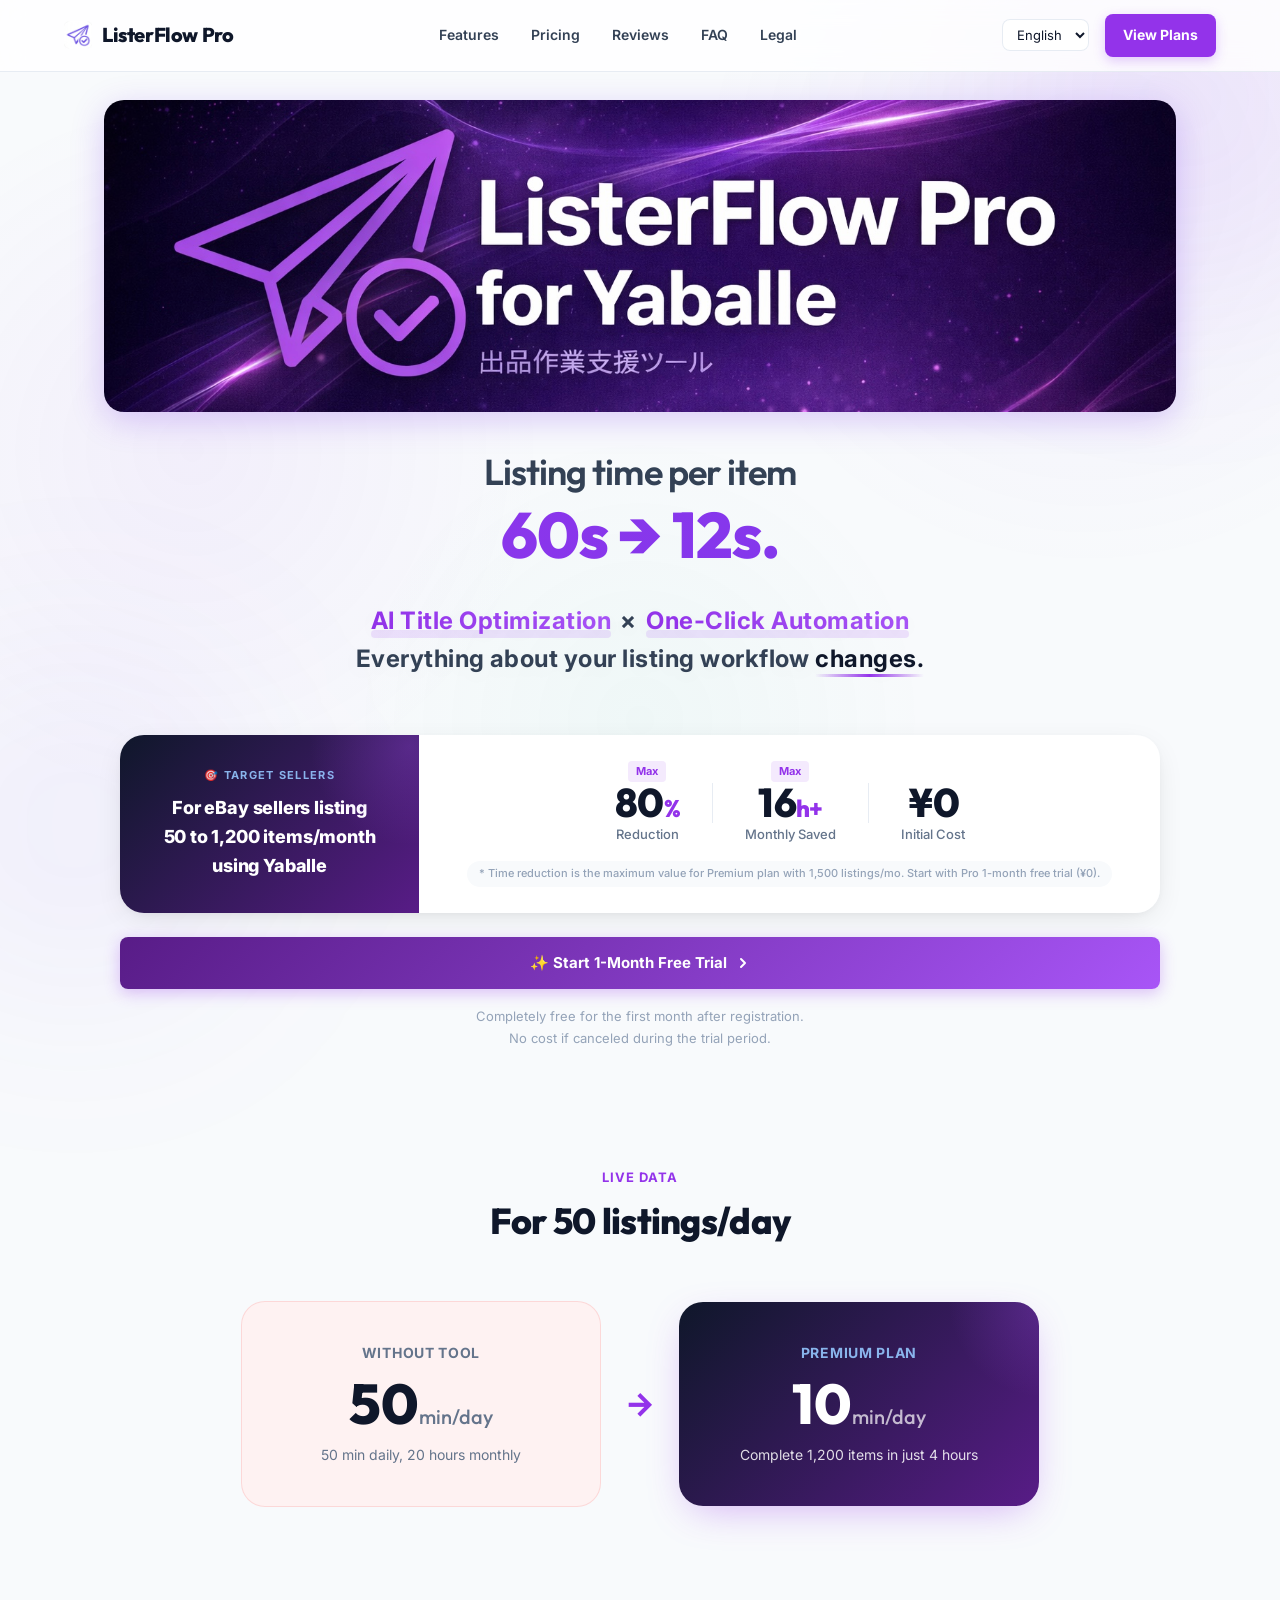
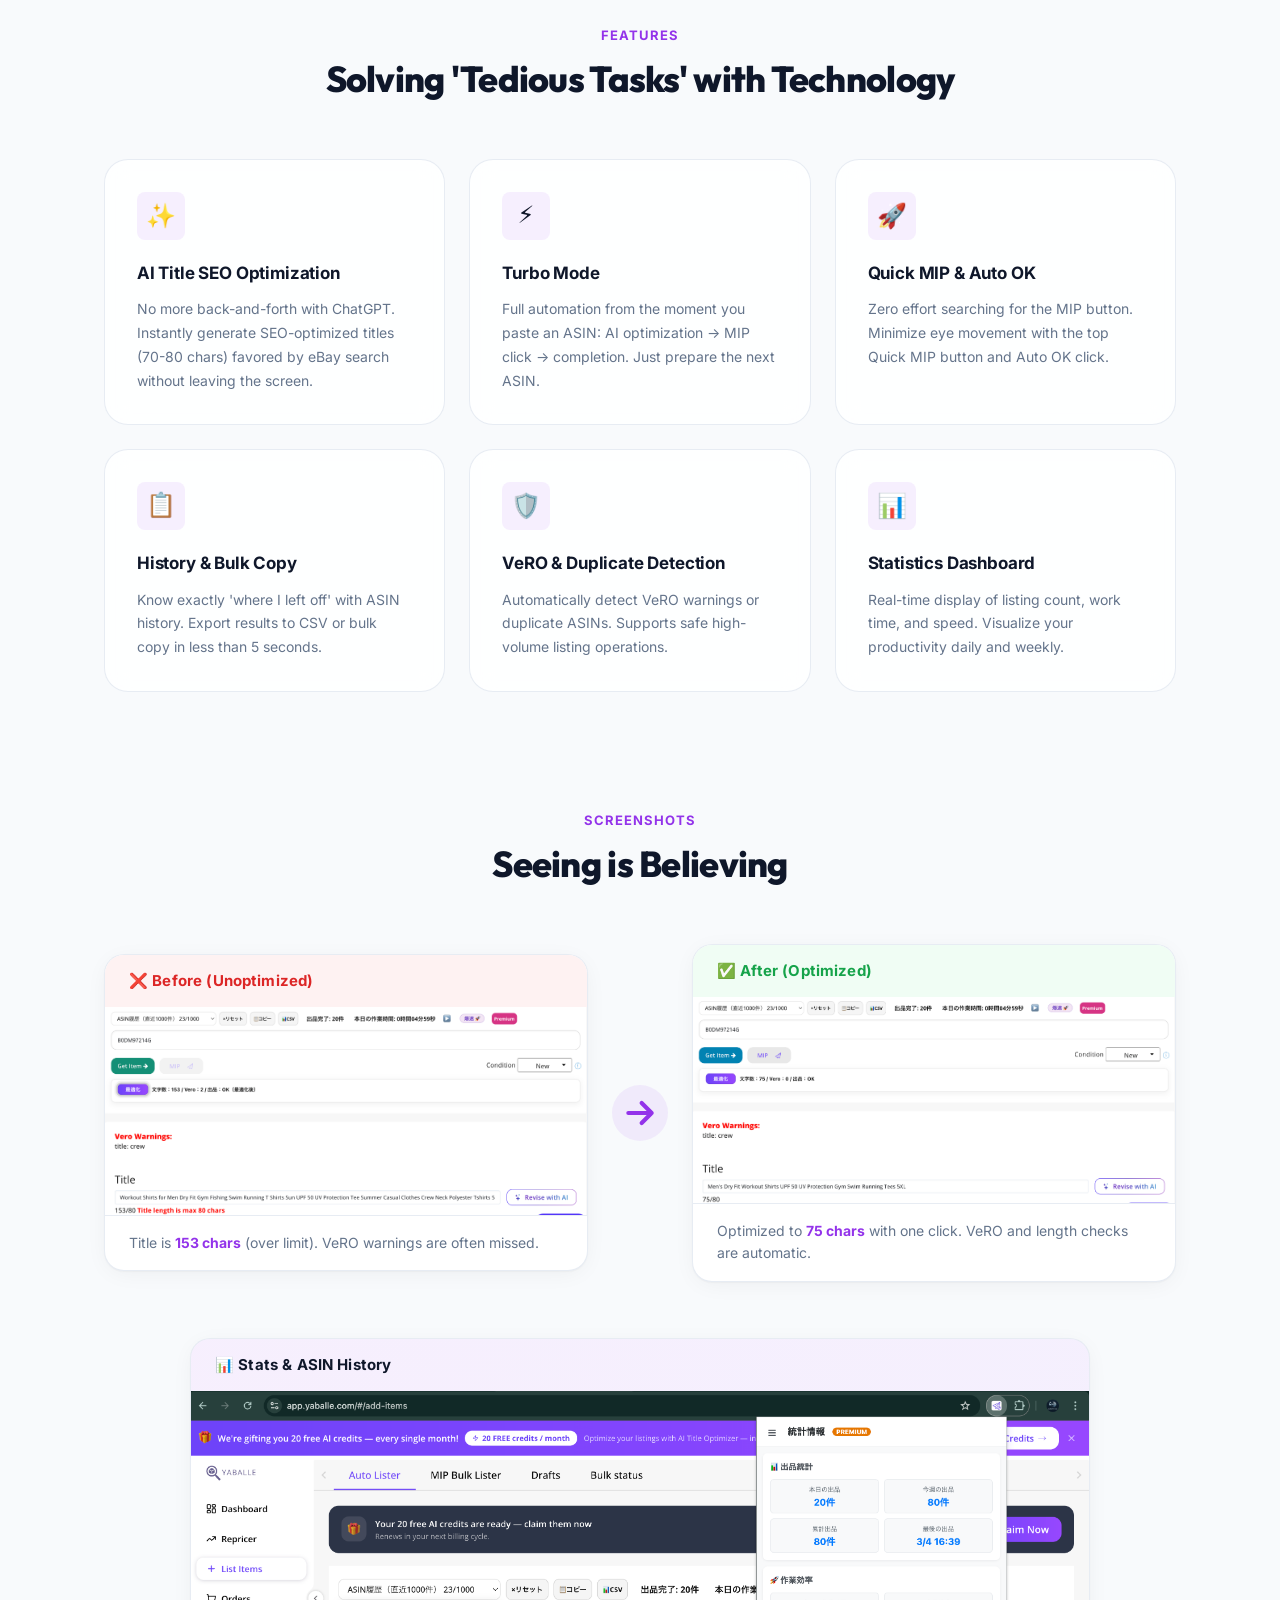
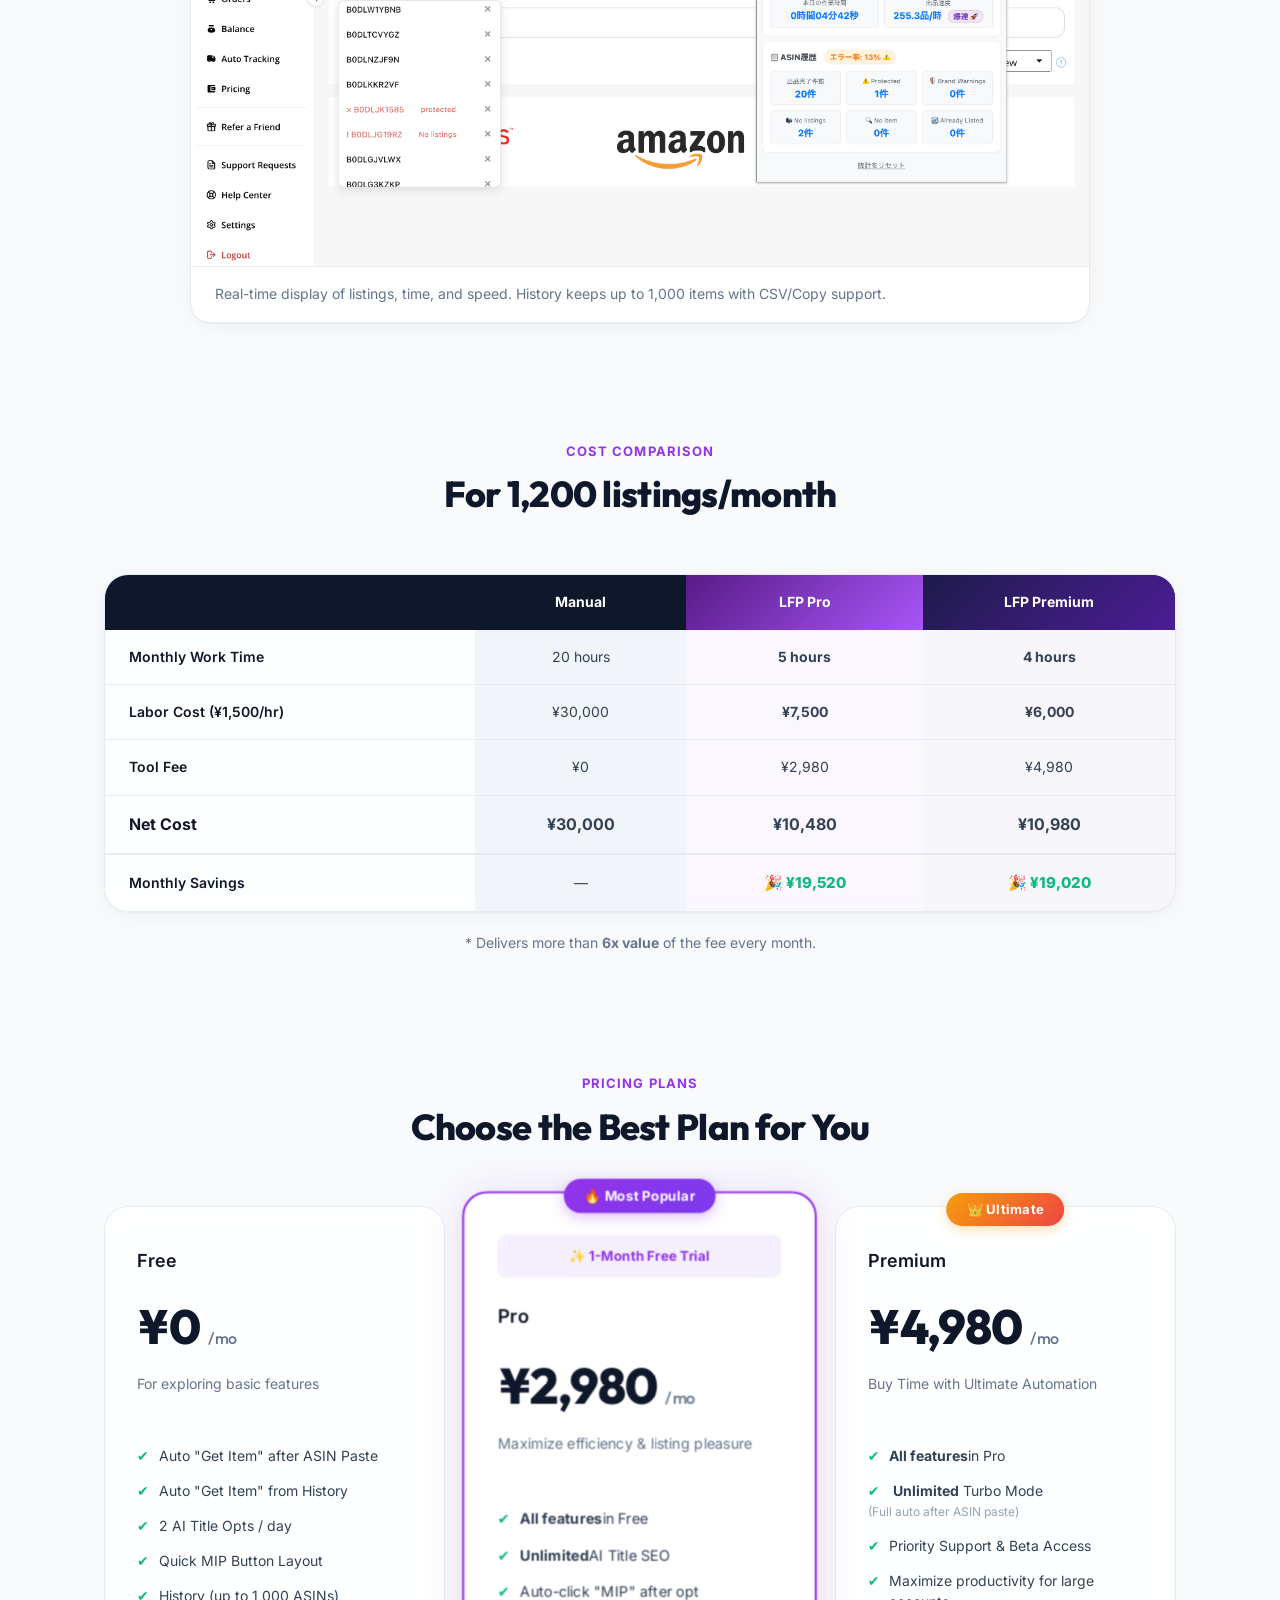
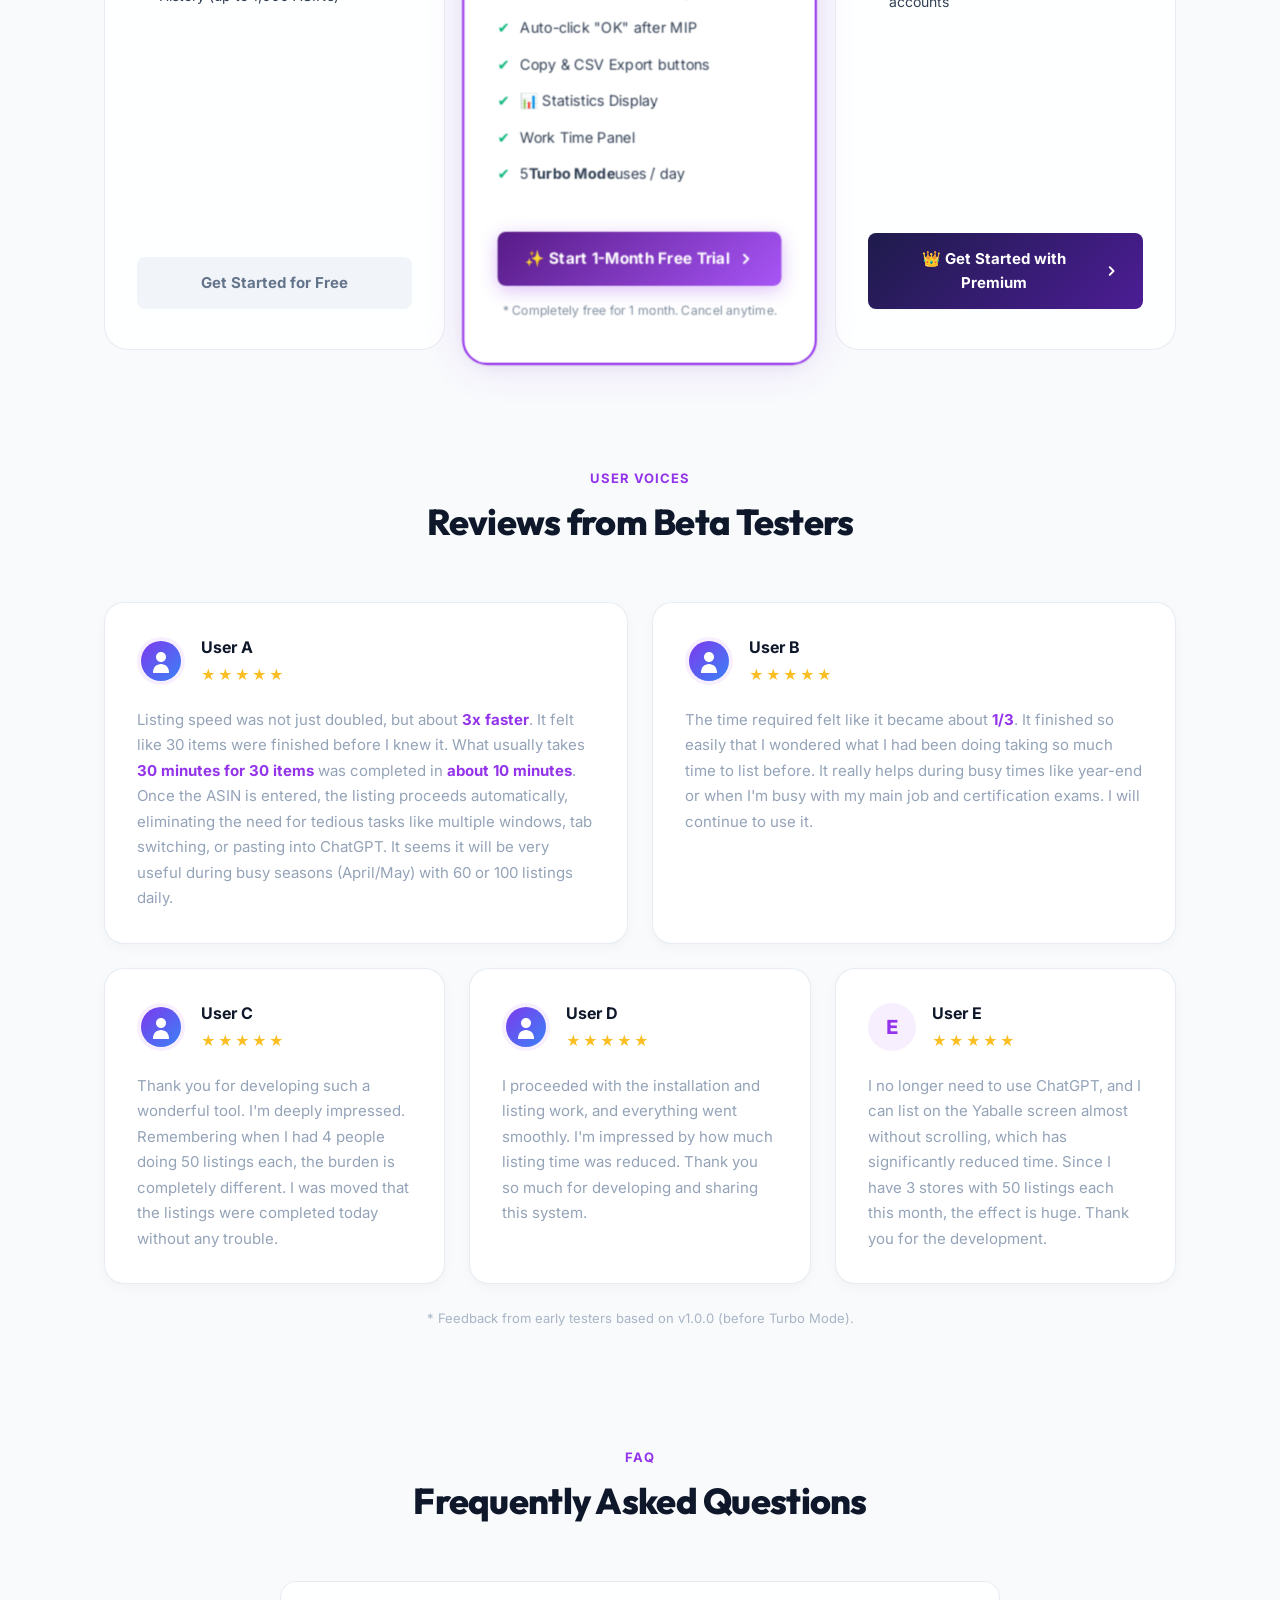
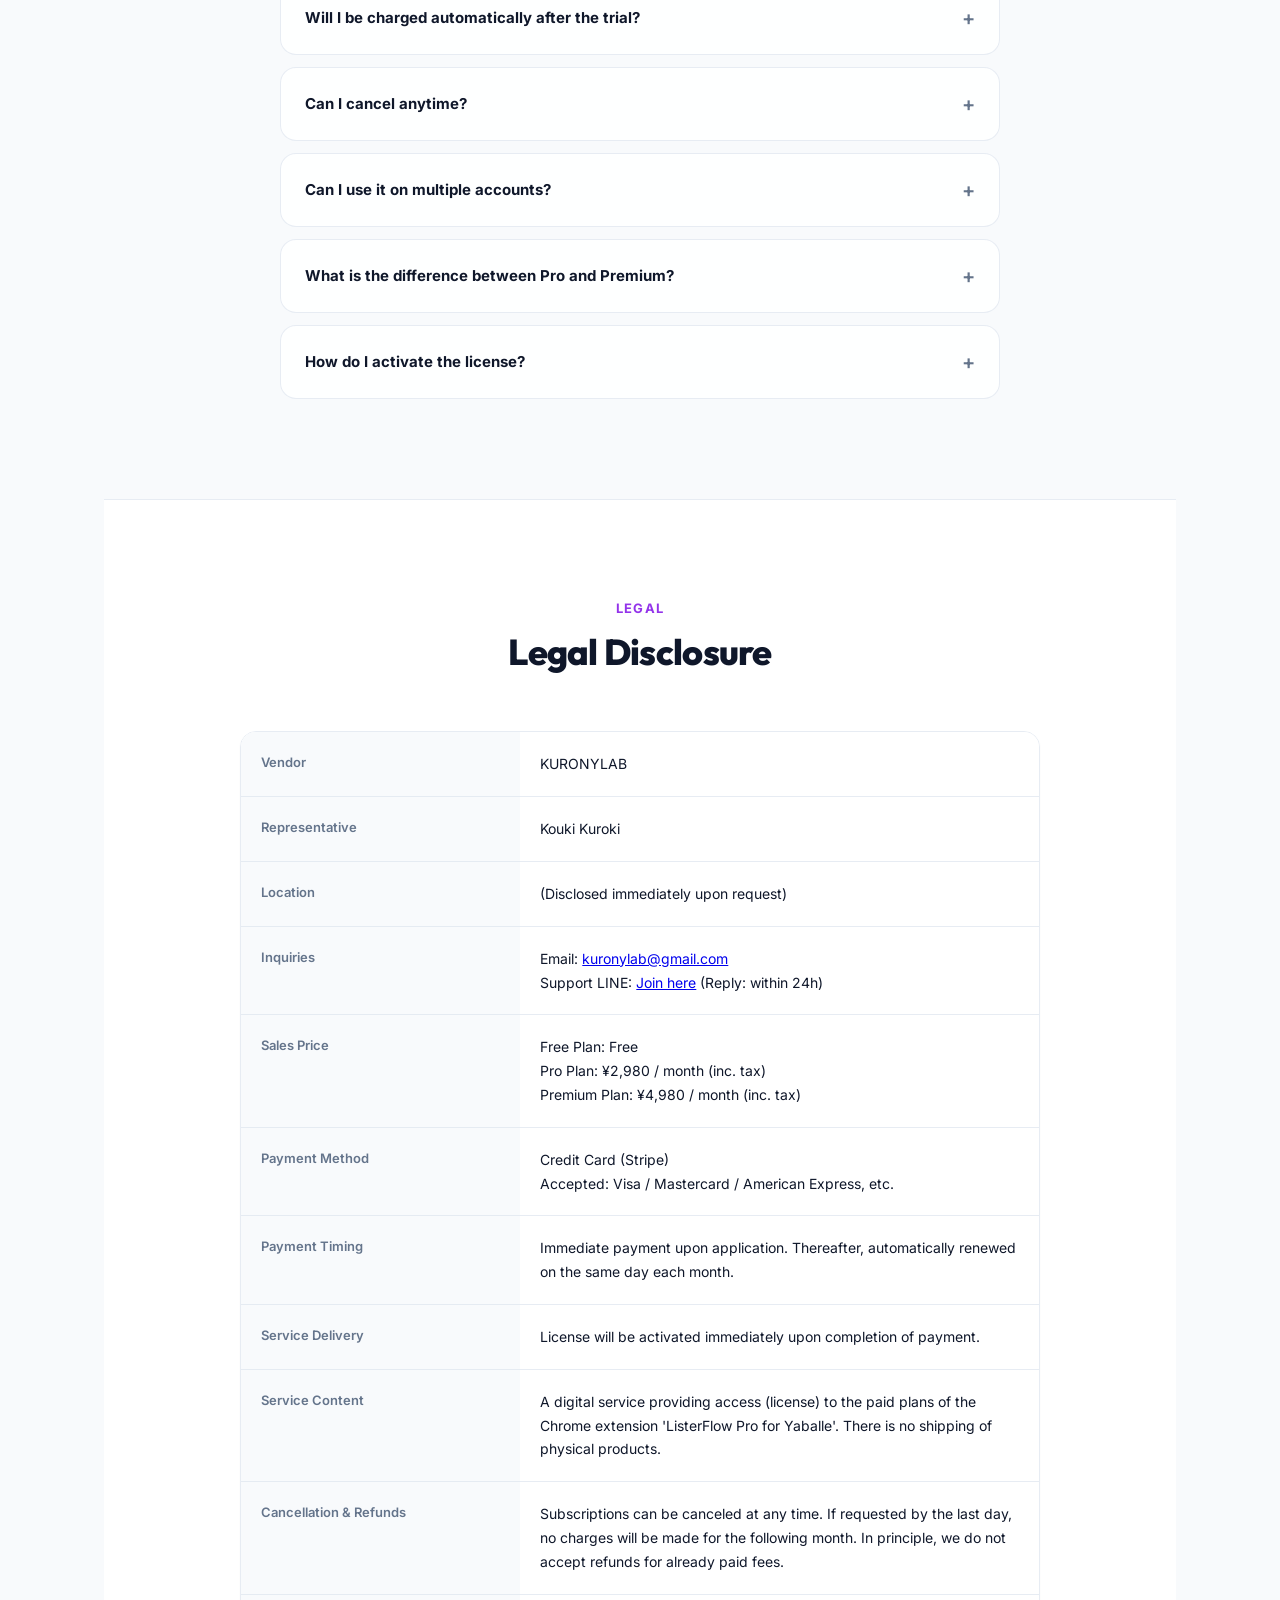
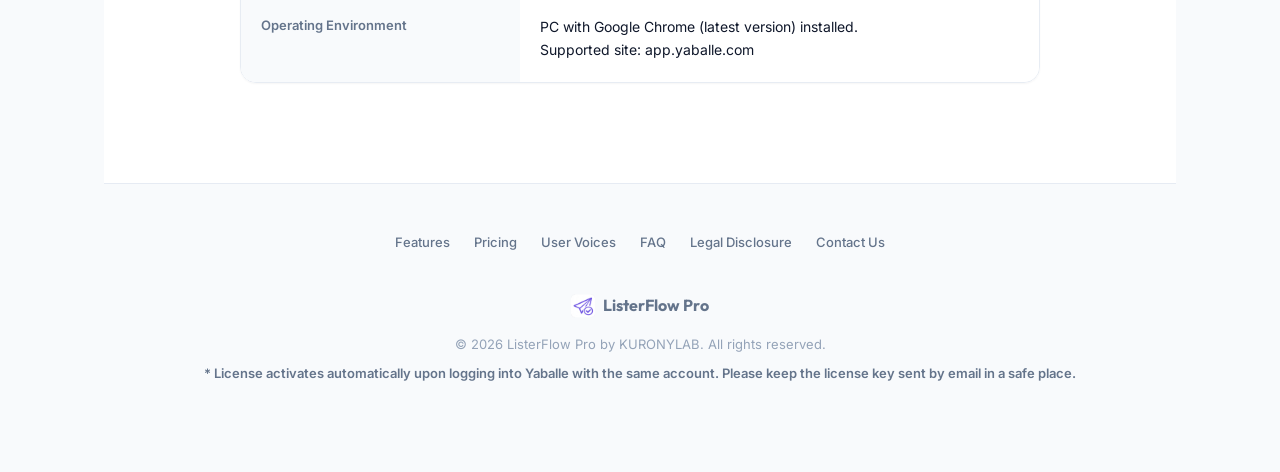
==== index.html @ d5de7c92 "Complete English localization details" ====
<!DOCTYPE html>
<html lang="ja">

<head>
    <meta charset="UTF-8">
    <meta name="viewport" content="width=device-width, initial-scale=1.0">
    <title data-i18n="page.title">ListerFlow Pro - 出品時間を80%削減する究極の自動化ツール</title>
    <meta name="description" data-i18n="page.desc" content="eBay出品作業を60秒→12秒に短縮。AIタイトル最適化・Turbo Mode完全自動化で、毎月15時間以上の自由な時間を。">
    <link rel="stylesheet" href="purchase.css">
    <link
        href="https://fonts.googleapis.com/css2?family=Inter:wght@400;500;600;700;800&family=Outfit:wght@500;600;700;800&display=swap"
        rel="stylesheet">
</head>

<body>
    <!-- Animated Background -->
    <div class="bg-gradient"></div>
    <div class="bg-glow bg-glow-1"></div>
    <div class="bg-glow bg-glow-2"></div>

    <!-- Navigation Header -->
    <nav class="main-nav">
        <div class="nav-container">
            <a href="#" class="nav-logo">
                <img src="assets/icons/icon128.png" alt="ListerFlow Pro" class="nav-logo-icon">
                ListerFlow Pro
            </a>
            <div class="nav-links">
                <a href="#features" data-i18n="nav.features">機能</a>
                <a href="#pricing" data-i18n="nav.pricing">料金</a>
                <a href="#testimonials" data-i18n="nav.reviews">レビュー</a>
                <a href="#faq" data-i18n="nav.faq">FAQ</a>
                <a href="#tokusho" data-i18n="nav.tokusho">特商法</a>
            </div>
            <div class="nav-right">
                <select id="langSwitch" class="nav-lang-select">
                    <option value="ja">日本語</option>
                    <option value="en">English</option>
                </select>
                <a href="#pricing" class="btn-nav-cta" data-i18n="nav.cta">プランを見る</a>
            </div>
        </div>
    </nav>

    <div class="container main-content-padding">
        <!-- Hero Section -->
        <header class="hero">
            <div class="hero-banner">
                <img src="banner2.jpeg" alt="ListerFlow Pro for Yaballe" class="hero-banner-img">
            </div>

            <h1 data-i18n="hero.title">
                <span class="hero-line">1品の出品時間を</span>
                <span class="hero-highlight">60秒 → 12秒に。</span>
            </h1>

            <p class="subtitle hero-catchphrase" data-i18n="hero.subtitle">
                <span class="catch-highlight">AIタイトル最適化</span> × <span class="catch-highlight">ワンクリック自動化</span>で、<br>
                出品作業のすべてが<span class="catch-text-glow">変わる。</span>
            </p>
            <div class="hero-actions-wrapper">
                <div class="hero-stats-row">
                    <div class="hero-persona">
                        <span class="hero-persona-label" data-i18n="hero.persona.label">🎯 対象ユーザー</span>
                        <span class="hero-persona-text" data-i18n="hero.persona.text">Yaballeで月50〜1,200品<br>出品するセラーのための<br>出品特化ツール</span>
                    </div>

                    <!-- Hero Stats -->
                    <div class="hero-stats">
                        <div class="hero-stats-inner">
                            <div class="stat-item">
                                <span class="stat-prefix" data-i18n="hero.stat.prefix.max">最大</span>
                                <span class="stat-number">80<span class="stat-unit">%</span></span>
                                <span class="stat-label" data-i18n="hero.stat.1.label">作業時間を削減</span>
                            </div>
                            <div class="stat-divider"></div>
                            <div class="stat-item">
                                <span class="stat-prefix" data-i18n="hero.stat.prefix.max">最大</span>
                                <span class="stat-number">16<span class="stat-unit">h+</span></span>
                                <span class="stat-label" data-i18n="hero.stat.2.label">毎月の節約時間</span>
                            </div>
                            <div class="stat-divider"></div>
                            <div class="stat-item">
                                <span class="stat-prefix" style="visibility:hidden">初月</span>
                                <span class="stat-number">¥0</span>
                                <span class="stat-label" data-i18n="hero.stat.3.label">初月の費用</span>
                            </div>
                        </div>
                        <span class="stat-note" data-i18n="hero.stat.note">※ 削減時間はPremium・月1,500品出品時の最大値。まずはProの1ヶ月無料トライアル（¥0）からお試しいただけます。</span>
                    </div>
                </div>

                <!-- Hero CTA -->
                <div class="hero-cta">
                    <a href="#pricing" class="btn btn-glow btn-hero-cta">
                        <span data-i18n="hero.cta.btn">✨ 1ヶ月無料で試してみる</span>
                        <svg width="16" height="16" viewBox="0 0 16 16" fill="none">
                            <path d="M6 12l4-4-4-4" stroke="currentColor" stroke-width="2" stroke-linecap="round"
                                stroke-linejoin="round" />
                        </svg>
                    </a>
                    <p class="hero-risk-free" data-i18n="hero.cta.note">クレジットカード登録後、1ヶ月間は完全無料。<br>期間中のキャンセルで費用は一切かかりません。</p>
                </div>
            </div>
        </header>

        <!-- Time Comparison Section -->
        <section class="comparison-section" id="comparison">
            <h2 class="section-title">
                <span class="section-tag" data-i18n="comparison.tag">実測データ</span>
                <span data-i18n="comparison.title">1日50品出品の場合</span>
            </h2>
            <div class="comparison-grid">
                <div class="comparison-card comparison-before">
                    <div class="comparison-label" data-i18n="comparison.before.label">ツールなし</div>
                    <div class="comparison-time">50<span data-i18n="comparison.unit">分/日</span></div>
                    <p data-i18n="comparison.before.desc">毎日50分、月に20時間の出品作業</p>
                </div>
                <div class="comparison-arrow">→</div>
                <div class="comparison-card comparison-after">
                    <div class="comparison-label" data-i18n="comparison.after.label">Premiumプラン</div>
                    <div class="comparison-time">10<span data-i18n="comparison.unit">分/日</span></div>
                    <p data-i18n="comparison.after.desc">月1,200品でも、たった4時間で完了</p>
                </div>
            </div>
        </section>

        <!-- Value Props -->
        <section class="features-section" id="features">
            <h2 class="section-title">
                <span class="section-tag" data-i18n="features.tag">機能</span>
                <span data-i18n="features.title">その「地道な作業」を、テクノロジーで解決</span>
            </h2>
            <div class="features-grid">
                <div class="feature-card">
                    <div class="feature-icon-wrapper">
                        <span class="feature-icon">✨</span>
                    </div>
                    <h3 data-i18n="feature.1.title">AI タイトル SEO 最適化</h3>
                    <p data-i18n="feature.1.desc">ChatGPTとの往復はもう不要。ターゲットキーワードを逃さず、eBay検索で有利なSEO最適化済みのタイトル（70-80文字）を、出品画面から離れず一瞬で生成。</p>
                </div>
                <div class="feature-card">
                    <div class="feature-icon-wrapper">
                        <span class="feature-icon">⚡</span>
                    </div>
                    <h3 data-i18n="feature.2.title">Turbo Mode</h3>
                    <p data-i18n="feature.2.desc">ASINを貼り付けた瞬間から、AI最適化→MIPクリック→完了まで全自動。あなたは次のASINを用意するだけ。</p>
                </div>
                <div class="feature-card">
                    <div class="feature-icon-wrapper">
                        <span class="feature-icon">🚀</span>
                    </div>
                    <h3 data-i18n="feature.3.title">Quick MIP & 自動OK</h3>
                    <p data-i18n="feature.3.desc">画面下部のMIPボタンを探す手間ゼロ。上部のQuick MIPボタンとOK自動クリックで視線移動を最小化。</p>
                </div>
                <div class="feature-card">
                    <div class="feature-icon-wrapper">
                        <span class="feature-icon">📋</span>
                    </div>
                    <h3 data-i18n="feature.4.title">履歴 & 一括コピー</h3>
                    <p data-i18n="feature.4.desc">ASIN履歴で「どこまでやった？」を解消。CSV出力・一括コピーで結果入力は5秒以下。</p>
                </div>
                <div class="feature-card">
                    <div class="feature-icon-wrapper">
                        <span class="feature-icon">🛡️</span>
                    </div>
                    <h3 data-i18n="feature.5.title">VeRO & 重複検出</h3>
                    <p data-i18n="feature.5.desc">VeRO警告やASIN重複を自動検出。安全な大量出品運用をサポートします。</p>
                </div>
                <div class="feature-card">
                    <div class="feature-icon-wrapper">
                        <span class="feature-icon">📊</span>
                    </div>
                    <h3 data-i18n="feature.6.title">統計ダッシュボード</h3>
                    <p data-i18n="feature.6.desc">出品数・作業時間・スピードをリアルタイム表示。日次・週間で自分の生産性を可視化。</p>
                </div>
            </div>
        </section>

        <!-- Screenshots Section -->
        <section class="screenshots-section">
            <h2 class="section-title">
                <span class="section-tag" data-i18n="screenshots.tag">実際の画面</span>
                <span data-i18n="screenshots.title">百聞は一見にしかず</span>
            </h2>

            <!-- Before / After -->
            <div class="ss-comparison">
                <div class="ss-card ss-before">
                    <div class="ss-label ss-label-before" data-i18n="ss.before.label">❌ Before（最適化前）</div>
                    <img src="ss_before.png" alt="AIタイトル最適化前：153文字で文字数オーバー" class="ss-img">
                    <p class="ss-caption" data-i18n="ss.before.caption">タイトル <span class="review-highlight">153文字</span>で上限オーバー. VeRO警告も見落としがち.</p>
                </div>
                <div class="ss-arrow">
                    <svg width="40" height="40" viewBox="0 0 24 24" fill="none">
                        <path d="M5 12h14M13 6l6 6-6 6" stroke="var(--primary)" stroke-width="2.5"
                            stroke-linecap="round" stroke-linejoin="round" />
                    </svg>
                </div>
                <div class="ss-card ss-after">
                    <div class="ss-label ss-label-after" data-i18n="ss.after.label">✅ After（最適化後）</div>
                    <img src="ss_after.png" alt="AIタイトル最適化後：75文字で最適化完了" class="ss-img">
                    <p class="ss-caption" data-i18n="ss.after.caption">ワンクリックで <span class="review-highlight">75文字</span>に最適化。VeRO・文字数チェックも自動。</p>
                </div>
            </div>

            <!-- Stats Screenshot -->
            <div class="ss-stats-wrapper">
                <div class="ss-card ss-stats">
                    <div class="ss-label ss-label-stats" data-i18n="ss.stats.label">📊 統計情報 & ASIN履歴</div>
                    <img src="ss_stats.png" alt="統計ダッシュボードとASIN履歴" class="ss-img">
                    <p class="ss-caption" data-i18n="ss.stats.caption">出品数・作業時間・出品速度をリアルタイム表示。ASIN履歴は最大1,000件保持、CSV出力・一括コピーに対応。</p>
                </div>
            </div>
        </section>

        <!-- Cost Savings Section -->
        <section class="savings-section">
            <h2 class="section-title">
                <span class="section-tag" data-i18n="savings.tag">コスト比較</span>
                <span data-i18n="savings.title">月1,200品出品の場合</span>
            </h2>
            <div class="savings-table-wrapper">
                <table class="savings-table">
                    <thead>
                        <tr>
                            <th></th>
                            <th data-i18n="savings.col.none">ツールなし</th>
                            <th class="highlight-col" data-i18n="savings.col.pro">LFP Pro</th>
                            <th class="premium-col" data-i18n="savings.col.premium">LFP Premium</th>
                        </tr>
                    </thead>
                    <tbody>
                        <tr>
                            <td class="row-label" data-i18n="savings.row.hours">月の作業時間</td>
                            <td data-i18n="savings.val.hours.none">20時間</td>
                            <td class="highlight-col"><strong><span data-i18n="savings.val.hours.pro">5時間</span></strong></td>
                            <td class="premium-col"><strong><span data-i18n="savings.val.hours.premium">4時間</span></strong></td>
                        </tr>
                        <tr>
                            <td class="row-label" data-i18n="savings.row.cost">人件費換算（時給1,500円）</td>
                            <td data-i18n="savings.val.cost.none">30,000円</td>
                            <td class="highlight-col"><strong><span data-i18n="savings.val.cost.pro">7,500円</span></strong></td>
                            <td class="premium-col"><strong><span data-i18n="savings.val.cost.premium">6,000円</span></strong></td>
                        </tr>
                        <tr>
                            <td class="row-label" data-i18n="savings.row.fee">ツール費用</td>
                            <td data-i18n="savings.val.fee.none">¥0</td>
                            <td class="highlight-col" data-i18n="savings.val.fee.pro">2,980円</td>
                            <td class="premium-col" data-i18n="savings.val.fee.premium">4,980円</td>
                        </tr>
                        <tr class="total-row">
                            <td class="row-label" data-i18n="savings.row.total">実質コスト</td>
                            <td data-i18n="savings.val.total.none">30,000円</td>
                            <td class="highlight-col"><strong><span data-i18n="savings.val.total.pro">10,480円</span></strong></td>
                            <td class="premium-col"><strong><span data-i18n="savings.val.total.premium">10,980円</span></strong></td>
                        </tr>
                        <tr class="savings-row">
                            <td class="row-label" data-i18n="savings.row.result">毎月の節約額</td>
                            <td>—</td>
                            <td class="highlight-col saving-value" data-i18n="savings.val.result.pro">🎉 19,520円</td>
                            <td class="premium-col saving-value" data-i18n="savings.val.result.premium">🎉 19,020円</td>
                        </tr>
                    </tbody>
                </table>
            </div>
            <p class="savings-note" data-i18n="savings.note">※ ツール料金の<strong>6倍以上</strong>の価値を毎月生み出します</p>
        </section>

        <!-- Pricing Grid -->
        <section class="pricing-section" id="pricing">
            <h2 class="section-title">
                <span class="section-tag" data-i18n="pricing.tag">料金プラン</span>
                <span data-i18n="pricing.title">あなたに最適なプランを選択</span>
            </h2>

            <div class="pricing-grid">
                <!-- Free Plan -->
                <div class="card" id="card-free">
                    <div class="plan-name">Free</div>
                    <div class="price">¥0 <span data-i18n="pricing.unit.month">/ 月</span></div>
                    <p class="description" data-i18n="plan.free.desc">基本機能の確認に</p>
                    <ul class="features">
                        <li data-i18n="plan.free.feature.1"><span class="check">✔</span> ASINペースト後「Get Item」自動実行</li>
                        <li data-i18n="plan.free.feature.2"><span class="check">✔</span> ASIN履歴選択時「Get Item」自動実行</li>
                        <li data-i18n="plan.free.feature.3"><span class="check">✔</span> 1日2回 AIタイトル最適化</li>
                        <li data-i18n="plan.free.feature.4"><span class="check">✔</span> Quick MIP ボタン配置</li>
                        <li data-i18n="plan.free.feature.5"><span class="check">✔</span> ASIN履歴保持（最大1,000件）</li>
                    </ul>
                    <a href="https://chromewebstore.google.com/" class="btn btn-secondary" target="_blank" data-i18n="plan.free.btn">無料で導入する</a>
                </div>

                <!-- Pro Plan -->
                <div class="card popular" id="card-pro">
                    <div class="popular-badge" data-i18n="plan.pro.badge">🔥 一番人気</div>
                    <div class="trial-banner" data-i18n="plan.pro.trial">✨ 1ヶ月無料トライアル</div>
                    <div class="plan-name">Pro</div>
                    <div class="price">¥2,980 <span data-i18n="pricing.unit.month">/ 月</span></div>
                    <p class="description" data-i18n="plan.pro.desc">出品効率を最大化し、作業を「快感」に</p>
                    <ul class="features">
                        <li data-i18n="plan.pro.feature.0"><span class="check">✔</span> Freeプランの<strong>全機能</strong></li>
                        <li data-i18n="plan.pro.feature.1"><span class="check">✔</span> <strong>無制限</strong> AIタイトル最適化</li>
                        <li data-i18n="plan.pro.feature.2"><span class="check">✔</span> 最適化後「MIP」自動クリック</li>
                        <li data-i18n="plan.pro.feature.3"><span class="check">✔</span> MIP後に「OK」ボタン自動クリック</li>
                        <li data-i18n="plan.pro.feature.4"><span class="check">✔</span> コピー・CSV出力ボタン表示</li>
                        <li data-i18n="plan.pro.feature.5"><span class="check">✔</span> 📊 統計情報の表示</li>
                        <li data-i18n="plan.pro.feature.6"><span class="check">✔</span> 作業時間パネルの表示</li>
                        <li data-i18n="plan.pro.feature.7">
                            <span class="check">✔</span>
                            <div>
                                1日5回 <strong>Turbo Mode</strong><br>
                                <span class="feature-note">(ASINペースト後は全自動)</span>
                            </div>
                        </li>
                    </ul>
                    <a href="https://buy.stripe.com/00waEYe6X2BC87f7yt63K00" class="btn btn-primary btn-glow" target="_blank">
                        <span data-i18n="plan.pro.btn">✨ 1ヶ月無料で試してみる</span>
                        <svg width="16" height="16" viewBox="0 0 16 16" fill="none">
                            <path d="M6 12l4-4-4-4" stroke="currentColor" stroke-width="2" stroke-linecap="round"
                                stroke-linejoin="round" />
                        </svg>
                    </a>
                    <p class="trial-note" data-i18n="plan.pro.note">※ 1ヶ月間は完全無料。いつでもキャンセル可能。</p>
                </div>

                <!-- Premium Plan -->
                <div class="card" id="card-premium">
                    <div class="premium-badge" data-i18n="plan.premium.badge">👑 Ultimate</div>
                    <div class="plan-name">Premium</div>
                    <div class="price">¥4,980 <span data-i18n="pricing.unit.month">/ 月</span></div>
                    <p class="description" data-i18n="plan.premium.desc">究極の自動化で「時間を買う」運用へ</p>
                    <ul class="features">
                        <li data-i18n="plan.premium.feature.1"><span class="check">✔</span> Proプランの<strong>全機能</strong></li>
                        <li data-i18n="plan.premium.feature.2">
                            <span class="check">✔</span>
                            <div>
                                <strong>無制限</strong> Turbo Mode<br>
                                <span class="feature-note">(ASINペースト後は全自動)</span>
                            </div>
                        </li>
                        <li data-i18n="plan.premium.feature.3"><span class="check">✔</span> 優先サポート & ベータ先行試用</li>
                        <li data-i18n="plan.premium.feature.4"><span class="check">✔</span> 大規模アカウントの生産性最大化</li>
                    </ul>
                    <a href="https://buy.stripe.com/28E5kE2of3FGevDg4Z63K01" class="btn btn-premium" target="_blank">
                        <span data-i18n="plan.premium.btn">👑 Premiumプランで始める</span>
                        <svg width="16" height="16" viewBox="0 0 16 16" fill="none">
                            <path d="M6 12l4-4-4-4" stroke="currentColor" stroke-width="2" stroke-linecap="round"
                                stroke-linejoin="round" />
                        </svg>
                    </a>
                </div>
            </div>
            <p class="pricing-note" id="pricingNote" style="display:none;"></p>
        </section>

        <!-- Testimonials Section -->
        <section class="testimonials-section" id="testimonials">
            <h2 class="section-title">
                <span class="section-tag" data-i18n="testimonials.tag">利用者の声</span>
                <span data-i18n="testimonials.title">テスターの方々のレビュー</span>
            </h2>
            <div class="testimonials-container">
                <!-- Top Row (2 columns) -->
                <div class="testimonials-row-top">
                    <!-- Review A (Most Impactful) -->
                    <div class="testimonial-card">
                        <div class="testimonial-header">
                            <div class="avatar"><img src="assets/icons/person.svg" alt="User"></div>
                            <div class="user-info">
                                <h4 data-i18n="review.a.user">Aさん</h4>
                                <div class="stars">★★★★★</div>
                            </div>
                        </div>
                        <p class="review-text" data-i18n="review.a.text">
                            出品速度が2倍どころか<span class="review-highlight">3倍</span>くらいでした。気付いたら30品終わっている感覚です。通常<span
                                class="review-highlight">30品で約30分</span>かかるところが、<span
                                class="review-highlight">約10分</span>で完了しました。ASIN入力後は自動で出品が進むので、複数画面やTab切り替え、ChatGPT貼り付けなどの煩わしい作業がすべて不要になりました。繁忙期（4月・5月）の毎日60品、100品出品でも重宝しそうです。
                        </p>
                    </div>

                    <!-- Review B -->
                    <div class="testimonial-card">
                        <div class="testimonial-header">
                            <div class="avatar"><img src="assets/icons/person.svg" alt="User"></div>
                            <div class="user-info">
                                <h4 data-i18n="review.b.user">Bさん</h4>
                                <div class="stars">★★★★★</div>
                            </div>
                        </div>
                        <p class="review-text" data-i18n="review.b.text">
                            体感で所要時間が<span
                                class="review-highlight">1/3</span>くらいになりました。これまで出品に時間がかかっていたのは何だったのかと思うほど、あっさり終わりました。資格試験や年度末で本業が多忙な時期なので非常に助かります。今後も活用します。
                        </p>
                    </div>
                </div>

                <!-- Bottom Row (3 columns) -->
                <div class="testimonials-row-bottom">
                    <!-- Review C -->
                    <div class="testimonial-card">
                        <div class="testimonial-header">
                            <div class="avatar"><img src="assets/icons/person.svg" alt="User"></div>
                            <div class="user-info">
                                <h4 data-i18n="review.c.user">Cさん</h4>
                                <div class="stars">★★★★★</div>
                            </div>
                        </div>
                        <p class="review-text" data-i18n="review.c.text">
                            素晴らしいツールの開発ありがとうございます。感激しました。50出品が4名あった時を思い出すと、負担がまるで別物です。本日もトラブルなく出品完了できて感動しました。
                        </p>
                    </div>

                    <!-- Review D -->
                    <div class="testimonial-card">
                        <div class="testimonial-header">
                            <div class="avatar"><img src="assets/icons/person.svg" alt="User"></div>
                            <div class="user-info">
                                <h4 data-i18n="review.d.user">Dさん</h4>
                                <div class="stars">★★★★★</div>
                            </div>
                        </div>
                        <p class="review-text" data-i18n="review.d.text">導入と出品作業を進めましたが、問題なく進められました。出品作業時間が短縮できて感動です。システムの開発と共有、本当にありがとうございます。</p>
                    </div>

                    <!-- Review E -->
                    <div class="testimonial-card">
                        <div class="testimonial-header">
                            <div class="avatar">E</div>
                            <div class="user-info">
                                <h4 data-i18n="review.e.user">Eさん</h4>
                                <div class="stars">★★★★★</div>
                            </div>
                        </div>
                        <p class="review-text" data-i18n="review.e.text">
                            ChatGPTを使わずに済み、Yaballeの出品画面もほぼスクロールせず出品できるようになり、かなり時間短縮できました。今月50品出品が3店舗あるので、効果が大きいです。開発ありがとうございます。
                        </p>
                    </div>
                </div>
            </div>
            <p class="testimonial-note" data-i18n="testimonials.note">※ v1.0.0（Turbo Mode実装前）時点での先行テスター様の声です。</p>
        </section>

        <!-- FAQ Section -->
        <section class="faq-section" id="faq">
            <h2 class="section-title">
                <span class="section-tag" data-i18n="faq.tag">FAQ</span>
                <span data-i18n="faq.title">よくある質問</span>
            </h2>
            <div class="faq-grid">
                <details class="faq-item">
                    <summary data-i18n="faq.q.1">トライアル終了後に勝手に課金されますか？</summary>
                    <p data-i18n="faq.a.1">Proプランは1ヶ月間の無料トライアル付きです。トライアル期間中にキャンセルすれば<strong>一切費用はかかりません</strong>。キャンセルはStripeのカスタマーポータルからいつでも可能です。
                    </p>
                </details>
                <details class="faq-item">
                    <summary data-i18n="faq.q.2">いつでもキャンセルできますか？</summary>
                    <p data-i18n="faq.a.2">はい。決済完了時に届くメール内のリンク、またはサポートへの連絡でいつでも解約できます。キャンセルはStripeのカスタマーポータルからいつでも可能です。解約後も、現在の請求期間が終了するまではそのまま機能を利用可能です。</p>
                </details>
                <details class="faq-item">
                    <summary data-i18n="faq.q.3">複数アカウントで使えますか？</summary>
                    <p data-i18n="faq.a.3">1つのライセンスキーにつき1つのYaballe店舗アカウントに紐付けられます。複数のアカウントで使用する場合は、アカウント数分のライセンスが必要です。</p>
                </details>
                <details class="faq-item">
                    <summary data-i18n="faq.q.4">ProとPremiumの違いは？</summary>
                    <p data-i18n="faq.a.4">Proは「手動出品の効率化（時短）」に特化し、Turbo Modeは1日5回までです。Premiumは「完全自動化（放置）」を実現するためにTurbo
                        Modeが<strong>無制限</strong>になります。月600品以上出品する方にはPremiumがおすすめです。</p>
                </details>
                <details class="faq-item">
                    <summary data-i18n="faq.q.5">ライセンスはどうやって反映させますか？</summary>
                    <p data-i18n="faq.a.5">決済完了後、<strong>同じYaballeアカウントでログイン</strong>するだけで、自動的に反映されます。手動入力の必要はありません。</p>
                    <p style="padding: 0 24px 20px; font-size: 13px; color: var(--text-muted); line-height: 1.7;">※ライセンスキーはメールでも送信されますので、念のため大切に保管してください。<br><strong style="color: #dc2626;">※必ずYaballeで使用しているメールアドレスで購入を完了させてください。</strong></p>
                </details>
            </div>
        </section>

        <!-- 特定商取引法 -->
        <section id="tokusho" class="tokusho-section">
            <div class="tokusho-container">
                <h2 class="section-title">
                    <span class="section-tag" data-i18n="tokusho.tag">Legal</span>
                    <span data-i18n="tokusho.title">特定商取引法に基づく表記</span>
                </h2>
                <div class="tokusho-inner">
                    <table>
                        <tr>
                            <th data-i18n="tokusho.label.vendor">販売業者</th>
                            <td data-i18n="tokusho.value.vendor">KURONYLAB（個人事業主）</td>
                        </tr>
                        <tr>
                            <th data-i18n="tokusho.label.manager">運営責任者</th>
                            <td data-i18n="tokusho.value.manager">黒木 皓基</td>
                        </tr>
                        <tr>
                            <th data-i18n="tokusho.label.location">所在地</th>
                            <td data-i18n="tokusho.value.location">（請求に応じて遅滞なく開示します）</td>
                        </tr>
                        <tr>
                            <th data-i18n="tokusho.label.contact">お問い合わせ</th>
                            <td>
                                <span data-i18n="tokusho.value.contact.email">メール：</span><a href="mailto:kuronylab@gmail.com">kuronylab@gmail.com</a><br>
                                <span data-i18n="tokusho.value.contact.line">サポートLINE：</span><a href="https://line.me/ti/g/dFVUneYZKS" target="_blank" data-i18n="tokusho.value.contact.line.link">こちらから参加</a><span data-i18n="tokusho.value.contact.line.note">（返信：原則24時間以内）</span>
                            </td>
                        </tr>
                        <tr>
                            <th data-i18n="tokusho.label.price">販売価格</th>
                            <td>
                                <span data-i18n="tokusho.value.price.free">Freeプラン：無料</span><br>
                                <span data-i18n="tokusho.value.price.pro">Proプラン：月額 2,980円（税込）</span><br>
                                <span data-i18n="tokusho.value.price.premium">Premiumプラン：月額 4,980円（税込）</span>
                            </td>
                        </tr>
                        <tr>
                            <th data-i18n="tokusho.label.payment_method">支払い方法</th>
                            <td data-i18n="tokusho.value.payment_method">クレジットカード（Stripe決済）<br>対応ブランド：Visa / Mastercard / American Express など</td>
                        </tr>
                        <tr>
                            <th data-i18n="tokusho.label.payment_timing">支払い時期</th>
                            <td data-i18n="tokusho.value.payment_timing">お申し込み時に即時決済。以降、毎月同日に自動更新されます。</td>
                        </tr>
                        <tr>
                            <th data-i18n="tokusho.label.delivery_timing">サービス提供時期</th>
                            <td data-i18n="tokusho.value.delivery_timing">決済完了後、即時にライセンスキーを発行します。</td>
                        </tr>
                        <tr>
                            <th data-i18n="tokusho.label.service_content">サービス内容</th>
                            <td data-i18n="tokusho.value.service_content">Chrome拡張機能「ListerFlow Pro for Yaballe」の有料プランへのアクセス権（ライセンスキー）をオンラインにて提供するデジタルサービスです。物理的な商品の発送はありません。</td>
                        </tr>
                        <tr>
                            <th data-i18n="tokusho.label.cancellation">キャンセル・解約</th>
                            <td data-i18n="tokusho.value.cancellation">サブスクリプションはいつでも解約可能です。末日までに解約のご連絡をいただいた場合、翌月以降の請求は発生しません。デジタルサービスの性質上、既払いの料金の返金は原則承っておりませんが、個別にご相談ください。</td>
                        </tr>
                        <tr>
                            <th data-i18n="tokusho.label.environment">動作環境</th>
                            <td data-i18n="tokusho.value.environment">Google Chrome（最新版）がインストールされたPC。<br>対応サイト：app.yaballe.com</td>
                        </tr>
                    </table>
                </div>
            </div>
        </section>

        <!-- Footer -->
        <footer>
            <div class="footer-links">
                <a href="#features" data-i18n="nav.features">機能</a>
                <a href="#pricing" data-i18n="nav.pricing">料金プラン</a>
                <a href="#testimonials" data-i18n="testimonials.tag">利用者の声</a>
                <a href="#faq" data-i18n="nav.faq">よくある質問</a>
                <a href="#tokusho" data-i18n="tokusho.title">特定商取引法</a>
                <a href="mailto:kuronylab@gmail.com" data-i18n="footer.contact">お問い合わせ</a>
            </div>
            <div class="footer-content">
                <div class="footer-logo">
                    <img src="assets/icons/icon128.png" alt="ListerFlow Pro" class="footer-logo-icon">
                    <span>ListerFlow Pro</span>
                </div>
                <p data-i18n="footer.copy">© 2026 ListerFlow Pro by KURONYLAB. All rights reserved.</p>
                <p class="key-hint" data-i18n="footer.hint">※プラン購入後、同じアカウントでYaballeにログインすると自動的にライセンスが有効化されます。ライセンスキーはメールでも送信されますので、念のため大切に保管してください。</p>
            </div>
        </footer>
    </div>

    <script>
        const translations = {
            ja: {
                "page.title": "ListerFlow Pro - 出品時間を80%削減する究極の自動化ツール",
                "page.desc": "eBay出品作業を60秒→12秒に短縮。AIタイトル最適化・Turbo Mode完全自動化で、毎月15時間以上の自由な時間を。",
                "nav.features": "機能",
                "nav.reviews": "レビュー",
                "nav.pricing": "料金",
                "nav.faq": "よくある質問",
                "nav.tokusho": "特商法",
                "nav.cta": "プランを見る",
                "hero.title": '<span class="hero-line">1品の出品時間を</span><span class="hero-highlight">60秒 → 12秒に。</span>',
                "hero.subtitle": '<span class="catch-highlight">AIタイトル最適化</span> × <span class="catch-highlight">ワンクリック自動化</span>で、<br>出品作業のすべてが<span class="catch-text-glow">変わる。</span>',
                "hero.persona.label": "🎯 対象ユーザー",
                "hero.persona.text": "Yaballeで月50〜1,200品<br>出品するセラーのための<br>出品特化ツール",
                "hero.stat.prefix.max": "最大",
                "hero.stat.1.label": "作業時間を削減",
                "hero.stat.2.label": "毎月の節約時間",
                "hero.stat.3.label": "初月の費用",
                "hero.stat.note": "※ 削減時間はPremium・月1,500品出品時の最大値。まずはProの1ヶ月無料トライアル（¥0）からお試しいただけます。",
                "hero.cta.btn": "✨ 1ヶ月無料で試してみる",
                "hero.cta.note": "クレジットカード登録後、1ヶ月間は完全無料。<br>期間中のキャンセルで費用は一切かかりません。",
                "comparison.tag": "実測データ",
                "comparison.title": "1日50品出品の場合",
                "comparison.before.label": "ツールなし",
                "comparison.unit": "分/日",
                "comparison.before.desc": "毎日50分、月に20時間の出品作業",
                "comparison.after.label": "Premiumプラン",
                "comparison.after.desc": "月1,200品でも、たった4時間で完了",
                "features.tag": "機能",
                "features.title": "その「地道な作業」を、テクノロジーで解決",
                "feature.1.title": "AI タイトル SEO 最適化",
                "feature.1.desc": "ChatGPTとの往復はもう不要。ターゲットキーワードを逃さず、eBay検索で有利なSEO最適化済みのタイトル（70-80文字）を、出品画面から離れず一瞬で生成。",
                "feature.2.title": "Turbo Mode",
                "feature.2.desc": "ASINを貼り付けた瞬間から、AI最適化→MIPクリック→完了まで全自動。あなたは次のASINを用意するだけ。",
                "feature.3.title": "Quick MIP & 自動OK",
                "feature.3.desc": "画面下部のMIPボタンを探す手間ゼロ。上部のQuick MIPボタンとOK自動クリックで視線移動を最小化。",
                "feature.4.title": "履歴 & 一括コピー",
                "feature.4.desc": "ASIN履歴で「どこまでやった？」を解消。CSV出力・一括コピーで結果入力は5秒以下。",
                "feature.5.title": "VeRO & 重複検出",
                "feature.5.desc": "VeRO警告やASIN重複を自動検出。安全な大量出品運用をサポートします。",
                "feature.6.title": "統計ダッシュボード",
                "feature.6.desc": "出品数・作業時間・スピードをリアルタイム表示。日次・週間で自分の生産性を可視化。",
                "screenshots.tag": "実際の画面",
                "screenshots.title": "百聞は一見にしかず",
                "ss.before.label": "❌ Before（最適化前）",
                "ss.before.caption": 'タイトル <span class="review-highlight">153文字</span>で上限オーバー。VeRO警告も見落としがち。',
                "ss.after.label": "✅ After（最適化後）",
                "ss.after.caption": 'ワンクリックで <span class="review-highlight">75文字</span>に最適化。VeRO・文字数チェックも自動。',
                "ss.stats.label": "📊 統計情報 & ASIN履歴",
                "ss.stats.caption": "出品数・作業時間・出品速度をリアルタイム表示。ASIN履歴は最大1,000件保持、CSV出力・一括コピーに対応。",
                "savings.tag": "コスト比較",
                "savings.title": "月1,200品出品の場合",
                "savings.col.none": "ツールなし",
                "savings.col.pro": "LFP Pro",
                "savings.col.premium": "LFP Premium",
                "savings.row.hours": "月の作業時間",
                "savings.val.hours.none": "20時間",
                "savings.val.hours.pro": "5時間",
                "savings.val.hours.premium": "4時間",
                "savings.row.cost": "人件費換算（時給1,500円）",
                "savings.val.cost.none": "30,000円",
                "savings.val.cost.pro": "7,500円",
                "savings.val.cost.premium": "6,000円",
                "savings.row.fee": "ツール費用",
                "savings.val.fee.none": "¥0",
                "savings.val.fee.pro": "2,980円",
                "savings.val.fee.premium": "4,980円",
                "savings.row.total": "実質コスト",
                "savings.val.total.none": "30,000円",
                "savings.val.total.pro": "10,480円",
                "savings.val.total.premium": "10,980円",
                "savings.row.result": "毎月の節約額",
                "savings.val.result.pro": "🎉 19,520円",
                "savings.val.result.premium": "🎉 19,020円",
                "savings.note": "※ ツール料金の<strong>6倍以上</strong>の価値を毎月生み出します",
                "pricing.tag": "料金プラン",
                "pricing.title": "あなたに最適なプランを選択",
                "pricing.unit.month": "/ 月",
                "plan.free.btn": "無料で導入する",
                "plan.free.desc": "基本機能の確認に",
                "plan.free.feature.1": '<span class="check">✔</span> ASINペースト後「Get Item」自動実行',
                "plan.free.feature.2": '<span class="check">✔</span> ASIN履歴選択時「Get Item」自動実行',
                "plan.free.feature.3": '<span class="check">✔</span> 1日2回 AIタイトル最適化',
                "plan.free.feature.4": '<span class="check">✔</span> Quick MIP ボタン配置',
                "plan.free.feature.5": '<span class="check">✔</span> ASIN履歴保持（最大1,000件）',
                "plan.pro.badge": "🔥 一番人気",
                "plan.pro.trial": "✨ 1ヶ月無料トライアル",
                "plan.pro.desc": "出品効率を最大化し、作業を「快感」に",
                "plan.pro.feature.0": '<span class="check">✔</span> Freeプランの<strong>全機能</strong>',
                "plan.pro.feature.1": '<span class="check">✔</span> <strong>無制限</strong> AIタイトル最適化',
                "plan.pro.feature.2": '<span class="check">✔</span> 最適化後「MIP」自動クリック',
                "plan.pro.feature.3": '<span class="check">✔</span> MIP後に「OK」ボタン自動クリック',
                "plan.pro.feature.4": '<span class="check">✔</span> コピー・CSV出力ボタン表示',
                "plan.pro.feature.5": '<span class="check">✔</span> 📊 統計情報の表示',
                "plan.pro.feature.6": '<span class="check">✔</span> 作業時間パネルの表示',
                "plan.pro.feature.7": '<span class="check">✔</span> 1日5回 <strong>Turbo Mode</strong>',
                "plan.pro.btn": "✨ 1ヶ月無料で試してみる",
                "plan.pro.note": "※ 1ヶ月間は完全無料。いつでもキャンセル可能。",
                "plan.premium.badge": "👑 Ultimate",
                "plan.premium.desc": "究極の自動化で「時間を買う」運用へ",
                "plan.premium.feature.1": '<span class="check">✔</span> Proプランの<strong>全機能</strong>',
                "plan.premium.feature.2": '<span class="check">✔</span> <div><strong>無制限</strong> Turbo Mode<br><span class="feature-note">(ASINペースト後は全自動)</span></div>',
                "plan.premium.feature.3": '<span class="check">✔</span> 優先サポート & ベータ先行試用',
                "plan.premium.feature.4": '<span class="check">✔</span> 大規模アカウントの生産性最大化',
                "plan.premium.btn": "👑 Premiumプランで始める",
                "testimonials.tag": "利用者の声",
                "testimonials.title": "テスターの方々のレビュー",
                "review.a.user": "Aさん",
                "review.a.text": '出品速度が2倍どころか<span class="review-highlight">3倍</span>くらいでした。気付いたら30品終わっている感覚です。通常<span class="review-highlight">30品で約30分</span>かかるところが、<span class="review-highlight">約10分</span>で完了しました。ASIN入力後は自動で出品が進むので、複数画面やTab切り替え、ChatGPT貼り付けなどの煩わしい作業がすべて不要になりました。繁忙期（4月・5月）の毎日60品、100品出品でも重宝しそうです。',
                "review.b.user": "Bさん",
                "review.b.text": '体感で所要時間が<span class="review-highlight">1/3</span>くらいになりました。これまで出品に時間がかかっていたのは何だったのかと思うほど、あっさり終わりました。資格試験や年度末で本業が多忙な時期なので非常に助かります。今後も活用します。',
                "review.c.user": "Cさん",
                "review.c.text": "素晴らしいツールの開発ありがとうございます。感激しました。50出品が4名あった時を思い出すと、負担がまるで別物です。本日もトラブルなく出品完了できて感動しました。",
                "review.d.user": "Dさん",
                "review.d.text": "導入と出品作業を進めましたが、問題なく進められました。出品作業時間が短縮できて感動です。システムの開発と共有、本当にありがとうございます。",
                "review.e.user": "Eさん",
                "review.e.text": "ChatGPTを使わずに済み、Yaballeの出品画面もほぼスクロールせず出品できるようになり、かなり時間短縮できました。今月50品出品が3店舗あるので、効果が大きいです。開発ありがとうございます。",
                "testimonials.note": "※ v1.0.0（Turbo Mode実装前）時点での先行テスター様の声です。",
                "faq.tag": "FAQ",
                "faq.title": "よくある質問",
                "faq.q.1": "トライアル終了後に勝手に課金されますか？",
                "faq.a.1": "Proプランは1ヶ月間の無料トライアル付きです。トライアル期間中にキャンセルすれば<strong>一切費用はかかりません</strong>。キャンセルはStripeのカスタマーポータルからいつでも可能です。",
                "faq.q.2": "いつでもキャンセルできますか？",
                "faq.a.2": "はい。決済完了時に届くメール内のリンク、またはサポートへの連絡でいつでも解約できます。キャンセルはStripeのカスタマーポータルからいつでも可能です。解約後も、現在の請求期間が終了するまではそのまま機能を利用可能です。",
                "faq.q.3": "複数アカウントで使えますか？",
                "faq.a.3": "1つのライセンスキーにつき1つのYaballe店舗アカウントに紐付けられます。複数のアカウントで使用する場合は、アカウント数分のライセンスが必要です。",
                "faq.q.4": "ProとPremiumの違いは？",
                "faq.a.4": 'Proは「手動出品の効率化（時短）」に特化し、Turbo Modeは1日5回までです。Premiumは「完全自動化（放置）」を実現するためにTurbo Modeが<strong>無制限</strong>になります。月600品以上出品する方にはPremiumがおすすめです。',
                "faq.q.5": "ライセンスはどうやって反映させますか？",
                "faq.a.5": "決済完了後、<strong>同じYaballeアカウントでログイン</strong>するだけで、自動的に反映されます。手動入力の必要はありません。<br><br>※ライセンスキーはメールでも送信されますので、念のため大切に保管してください。<br><span class=\"feature-note\" style=\"color: #e53e3e;\">※必ずYaballeで使用しているメールアドレスで購入を完了させてください。</span>",
                "footer.copy": "© 2026 ListerFlow Pro by KURONYLAB. All rights reserved.",
                "footer.hint": "※プラン購入後、同じアカウントでYaballeにログインすると自動的にライセンスが有効化されます。ライセンスキーはメールでも送信されますので、念のため大切に保管してください。",
                "tokusho.tag": "Legal",
                "tokusho.title": "特定商取引法に基づく表記",
                "tokusho.label.vendor": "販売業者",
                "tokusho.value.vendor": "KURONYLAB",
                "tokusho.label.manager": "運営責任者",
                "tokusho.value.manager": "黒木 皓基",
                "tokusho.label.location": "所在地",
                "tokusho.value.location": "（請求に応じて遅滞なく開示します）",
                "tokusho.label.contact": "お問い合わせ",
                "tokusho.value.contact.email": "メール：",
                "tokusho.value.contact.line": "サポートLINE：",
                "tokusho.value.contact.line.link": "こちらから参加",
                "tokusho.value.contact.line.note": "（返信：原則24時間以内）",
                "tokusho.label.price": "販売価格",
                "tokusho.value.price.free": "Freeプラン：無料",
                "tokusho.value.price.pro": "Proプラン：月額 2,980円（税込）",
                "tokusho.value.price.premium": "Premiumプラン：月額 4,980円（税込）",
                "tokusho.label.payment_method": "支払い方法",
                "tokusho.value.payment_method": "クレジットカード（Stripe決済）<br>対応ブランド：Visa / Mastercard / American Express など",
                "tokusho.label.payment_timing": "支払い時期",
                "tokusho.value.payment_timing": "お申し込み時に即時決済。以降、毎月同日に自動更新されます。",
                "tokusho.label.delivery_timing": "サービス提供時期",
                "tokusho.value.delivery_timing": "決済完了後、即時にライセンスが有効化されます。",
                "tokusho.label.service_content": "サービス内容",
                "tokusho.value.service_content": "Chrome拡張機能「ListerFlow Pro for Yaballe」の有料プランへのアクセス権（ライセンス）をオンラインにて提供するデジタルサービスです。物理的な商品の発送はありません。",
                "tokusho.label.cancellation": "キャンセル・解約",
                "tokusho.value.cancellation": "サブスクリプションはいつでも解約可能です。末日までに解約のご連絡をいただいた場合、翌月以降の請求は発生しません。既払料金の返金は原則承っておりません。",
                "tokusho.label.environment": "動作環境",
                "tokusho.value.environment": "Google Chrome（最新版）がインストールされた PC。<br>対応サイト：app.yaballe.com",
                "footer.contact": "お問い合わせ"
            },
            en: {
                "page.title": "ListerFlow Pro - Ultimate Automation Tool to Reduce Listing Time by 80%",
                "page.desc": "Shorten eBay listing tasks from 60s to 12s. Save 15+ hours monthly with AI Title Optimization and fully automated Turbo Mode.",
                "nav.features": "Features",
                "nav.reviews": "Reviews",
                "nav.pricing": "Pricing",
                "nav.faq": "FAQ",
                "nav.tokusho": "Legal",
                "nav.cta": "View Plans",
                "hero.title": '<span class="hero-line">Listing time per item</span><span class="hero-highlight">60s → 12s.</span>',
                "hero.subtitle": '<span class="catch-highlight">AI Title Optimization</span> × <span class="catch-highlight">One-Click Automation</span><br>Everything about your listing workflow <span class="catch-text-glow">changes.</span>',
                "hero.persona.label": "🎯 Target Sellers",
                "hero.persona.text": "For eBay sellers listing<br>50 to 1,200 items/month<br>using Yaballe",
                "hero.stat.prefix.max": "Max",
                "hero.stat.1.label": "Reduction",
                "hero.stat.2.label": "Monthly Saved",
                "hero.stat.3.label": "Initial Cost",
                "hero.stat.note": "* Time reduction is the maximum value for Premium plan with 1,500 listings/mo. Start with Pro 1-month free trial (¥0).",
                "hero.cta.btn": "✨ Start 1-Month Free Trial",
                "hero.cta.note": "Completely free for the first month after registration.<br>No cost if canceled during the trial period.",
                "comparison.tag": "Live Data",
                "comparison.title": "For 50 listings/day",
                "comparison.before.label": "Without Tool",
                "comparison.unit": "min/day",
                "comparison.before.desc": "50 min daily, 20 hours monthly",
                "comparison.after.label": "Premium Plan",
                "comparison.after.desc": "Complete 1,200 items in just 4 hours",
                "features.tag": "Features",
                "features.title": "Solving 'Tedious Tasks' with Technology",
                "feature.1.title": "AI Title SEO Optimization",
                "feature.1.desc": "No more back-and-forth with ChatGPT. Instantly generate SEO-optimized titles (70-80 chars) favored by eBay search without leaving the screen.",
                "feature.2.title": "Turbo Mode",
                "feature.2.desc": "Full automation from the moment you paste an ASIN: AI optimization → MIP click → completion. Just prepare the next ASIN.",
                "feature.3.title": "Quick MIP & Auto OK",
                "feature.3.desc": "Zero effort searching for the MIP button. Minimize eye movement with the top Quick MIP button and Auto OK click.",
                "feature.4.title": "History & Bulk Copy",
                "feature.4.desc": "Know exactly 'where I left off' with ASIN history. Export results to CSV or bulk copy in less than 5 seconds.",
                "feature.5.title": "VeRO & Duplicate Detection",
                "feature.5.desc": "Automatically detect VeRO warnings or duplicate ASINs. Supports safe high-volume listing operations.",
                "feature.6.title": "Statistics Dashboard",
                "feature.6.desc": "Real-time display of listing count, work time, and speed. Visualize your productivity daily and weekly.",
                "screenshots.tag": "Screenshots",
                "screenshots.title": "Seeing is Believing",
                "ss.before.label": "❌ Before (Unoptimized)",
                "ss.before.caption": 'Title is <span class="review-highlight">153 chars</span> (over limit). VeRO warnings are often missed.',
                "ss.after.label": "✅ After (Optimized)",
                "ss.after.caption": 'Optimized to <span class="review-highlight">75 chars</span> with one click. VeRO and length checks are automatic.',
                "ss.stats.label": "📊 Stats & ASIN History",
                "ss.stats.caption": "Real-time display of listings, time, and speed. History keeps up to 1,000 items with CSV/Copy support.",
                "savings.tag": "Cost Comparison",
                "savings.title": "For 1,200 listings/month",
                "savings.col.none": "Manual",
                "savings.col.pro": "LFP Pro",
                "savings.col.premium": "LFP Premium",
                "savings.row.hours": "Monthly Work Time",
                "savings.val.hours.none": "20 hours",
                "savings.val.hours.pro": "5 hours",
                "savings.val.hours.premium": "4 hours",
                "savings.row.cost": "Labor Cost (¥1,500/hr)",
                "savings.val.cost.none": "¥30,000",
                "savings.val.cost.pro": "¥7,500",
                "savings.val.cost.premium": "¥6,000",
                "savings.row.fee": "Tool Fee",
                "savings.val.fee.none": "¥0",
                "savings.val.fee.pro": "¥2,980",
                "savings.val.fee.premium": "¥4,980",
                "savings.row.total": "Net Cost",
                "savings.val.total.none": "¥30,000",
                "savings.val.total.pro": "¥10,480",
                "savings.val.total.premium": "¥10,980",
                "savings.row.result": "Monthly Savings",
                "savings.val.result.pro": "🎉 ¥19,520",
                "savings.val.result.premium": "🎉 ¥19,020",
                "savings.note": "* Delivers more than <strong>6x value</strong> of the fee every month.",
                "pricing.tag": "Pricing Plans",
                "pricing.title": "Choose the Best Plan for You",
                "pricing.unit.month": "/ mo",
                "plan.free.btn": "Get Started for Free",
                "plan.free.desc": "For exploring basic features",
                "plan.free.feature.1": '<span class="check">✔</span> Auto "Get Item" after ASIN Paste',
                "plan.free.feature.2": '<span class="check">✔</span> Auto "Get Item" from History',
                "plan.free.feature.3": '<span class="check">✔</span> 2 AI Title Opts / day',
                "plan.free.feature.4": '<span class="check">✔</span> Quick MIP Button Layout',
                "plan.free.feature.5": '<span class="check">✔</span> History (up to 1,000 ASINs)',
                "plan.pro.badge": "🔥 Most Popular",
                "plan.pro.trial": "✨ 1-Month Free Trial",
                "plan.pro.desc": "Maximize efficiency & listing pleasure",
                "plan.pro.feature.0": '<span class="check">✔</span> <strong>All features</strong> in Free',
                "plan.pro.feature.1": '<span class="check">✔</span> <strong>Unlimited</strong> AI Title SEO',
                "plan.pro.feature.2": '<span class="check">✔</span> Auto-click "MIP" after opt',
                "plan.pro.feature.3": '<span class="check">✔</span> Auto-click "OK" after MIP',
                "plan.pro.feature.4": '<span class="check">✔</span> Copy & CSV Export buttons',
                "plan.pro.feature.5": '<span class="check">✔</span> 📊 Statistics Display',
                "plan.pro.feature.6": '<span class="check">✔</span> Work Time Panel',
                "plan.pro.feature.7": '<span class="check">✔</span> 5 <strong>Turbo Mode</strong> uses / day',
                "plan.pro.btn": "✨ Start 1-Month Free Trial",
                "plan.pro.note": "* Completely free for 1 month. Cancel anytime.",
                "plan.premium.badge": "👑 Ultimate",
                "plan.premium.desc": "Buy Time with Ultimate Automation",
                "plan.premium.feature.1": '<span class="check">✔</span> <strong>All features</strong> in Pro',
                "plan.premium.feature.2": '<div><span class="check">✔</span> <strong>Unlimited</strong> Turbo Mode<br><span class="feature-note">(Full auto after ASIN paste)</span></div>',
                "plan.premium.feature.3": '<span class="check">✔</span> Priority Support & Beta Access',
                "plan.premium.feature.4": '<span class="check">✔</span> Maximize productivity for large accounts',
                "plan.premium.btn": "👑 Get Started with Premium",
                "testimonials.tag": "User Voices",
                "testimonials.title": "Reviews from Beta Testers",
                "review.a.user": "User A",
                "review.a.text": 'Listing speed was not just doubled, but about <span class="review-highlight">3x faster</span>. It felt like 30 items were finished before I knew it. What usually takes <span class="review-highlight">30 minutes for 30 items</span> was completed in <span class="review-highlight">about 10 minutes</span>. Once the ASIN is entered, the listing proceeds automatically, eliminating the need for tedious tasks like multiple windows, tab switching, or pasting into ChatGPT. It seems it will be very useful during busy seasons (April/May) with 60 or 100 listings daily.',
                "review.b.user": "User B",
                "review.b.text": 'The time required felt like it became about <span class="review-highlight">1/3</span>. It finished so easily that I wondered what I had been doing taking so much time to list before. It really helps during busy times like year-end or when I\'m busy with my main job and certification exams. I will continue to use it.',
                "review.c.user": "User C",
                "review.c.text": "Thank you for developing such a wonderful tool. I'm deeply impressed. Remembering when I had 4 people doing 50 listings each, the burden is completely different. I was moved that the listings were completed today without any trouble.",
                "review.d.user": "User D",
                "review.d.text": "I proceeded with the installation and listing work, and everything went smoothly. I'm impressed by how much listing time was reduced. Thank you so much for developing and sharing this system.",
                "review.e.user": "User E",
                "review.e.text": "I no longer need to use ChatGPT, and I can list on the Yaballe screen almost without scrolling, which has significantly reduced time. Since I have 3 stores with 50 listings each this month, the effect is huge. Thank you for the development.",
                "testimonials.note": "* Feedback from early testers based on v1.0.0 (before Turbo Mode).",
                "faq.tag": "FAQ",
                "faq.title": "Frequently Asked Questions",
                "faq.q.1": "Will I be charged automatically after the trial?",
                "faq.a.1": "The Pro plan comes with a 1-month free trial. If you cancel during the trial period, <strong>there is no cost</strong>. You can cancel anytime through the Stripe Customer Portal.",
                "faq.q.2": "Can I cancel anytime?",
                "faq.a.2": "Yes. You can cancel via the link in the email sent after payment or by contacting support. Cancellation is available anytime via the Stripe Customer Portal. Even after cancellation, you can continue using the features until the current billing period ends.",
                "faq.q.3": "Can I use it on multiple accounts?",
                "faq.a.3": "One license key is linked to one Yaballe store account. If you wish to use it on multiple accounts, you will need a license for each account.",
                "faq.q.4": "What is the difference between Pro and Premium?",
                "faq.a.4": 'Pro focuses on "efficiency (time-saving)" with Turbo Mode limited to 5 times/day. Premium realizes "full automation" by making Turbo Mode <strong>unlimited</strong>. Premium is recommended for those listing 600+ items per month.',
                "faq.q.5": "How do I activate the license?",
                "faq.a.5": "After payment, simply <strong>log in with the same Yaballe account</strong> and it will be automatically reflected. No manual entry is required.<br><br>*The license key will also be sent by email, so please keep it in a safe place just in case.<br><span class=\"feature-note\" style=\"color: #e53e3e;\">*Please make sure to complete the purchase using the email address you use for Yaballe.</span>",
                "footer.copy": "© 2026 ListerFlow Pro by KURONYLAB. All rights reserved.",
                "footer.hint": "* License activates automatically upon logging into Yaballe with the same account. Please keep the license key sent by email in a safe place.",
                "tokusho.tag": "Legal",
                "tokusho.title": "Legal Disclosure",
                "tokusho.label.vendor": "Vendor",
                "tokusho.value.vendor": "KURONYLAB",
                "tokusho.label.manager": "Representative",
                "tokusho.value.manager": "Kouki Kuroki",
                "tokusho.label.location": "Location",
                "tokusho.value.location": "(Disclosed immediately upon request)",
                "tokusho.label.contact": "Inquiries",
                "tokusho.value.contact.email": "Email: ",
                "tokusho.value.contact.line": "Support LINE: ",
                "tokusho.value.contact.line.link": "Join here",
                "tokusho.value.contact.line.note": " (Reply: within 24h)",
                "tokusho.label.price": "Sales Price",
                "tokusho.value.price.free": "Free Plan: Free",
                "tokusho.value.price.pro": "Pro Plan: ¥2,980 / month (inc. tax)",
                "tokusho.value.price.premium": "Premium Plan: ¥4,980 / month (inc. tax)",
                "tokusho.label.payment_method": "Payment Method",
                "tokusho.value.payment_method": "Credit Card (Stripe)<br>Accepted: Visa / Mastercard / American Express, etc.",
                "tokusho.label.payment_timing": "Payment Timing",
                "tokusho.value.payment_timing": "Immediate payment upon application. Thereafter, automatically renewed on the same day each month.",
                "tokusho.label.delivery_timing": "Service Delivery",
                "tokusho.value.delivery_timing": "License will be activated immediately upon completion of payment.",
                "tokusho.label.service_content": "Service Content",
                "tokusho.value.service_content": "A digital service providing access (license) to the paid plans of the Chrome extension 'ListerFlow Pro for Yaballe'. There is no shipping of physical products.",
                "tokusho.label.cancellation": "Cancellation & Refunds",
                "tokusho.value.cancellation": "Subscriptions can be canceled at any time. If requested by the last day, no charges will be made for the following month. In principle, we do not accept refunds for already paid fees.",
                "tokusho.label.environment": "Operating Environment",
                "tokusho.value.environment": "PC with Google Chrome (latest version) installed.<br>Supported site: app.yaballe.com",
                "footer.contact": "Contact Us"
            }
        };

        function setLanguage(lang) {
            if (!translations.hasOwnProperty(lang)) return;

            document.querySelectorAll("[data-i18n]").forEach(el => {
                const key = el.getAttribute("data-i18n");
                if (translations[lang].hasOwnProperty(key)) {
                    const translation = translations[lang][key];
                    if (el.tagName === 'META') {
                        el.setAttribute('content', translation);
                    } else if (el.tagName === 'TITLE') {
                        document.title = translation;
                    } else {
                        el.innerHTML = translation;
                    }
                }
            });

            localStorage.setItem("lfp_lang", lang);
            document.getElementById("langSwitch").value = lang;
            document.documentElement.lang = lang;
        }

        const langSwitch = document.getElementById('langSwitch');
        if (langSwitch) {
            langSwitch.addEventListener('change', (e) => {
                setLanguage(e.target.value);
            });
            const savedLang = localStorage.getItem('lfp_lang') || (navigator.language.startsWith('ja') ? 'ja' : 'en');
            setLanguage(savedLang);
        }
    </script>
</body>

</html>
---- purchase.css ----
:root {
    /* Premium Color Palette */
    --primary: #9333ea;
    --primary-hover: #7e22ce;
    --primary-light: rgba(147, 51, 234, 0.08);
    --primary-glow: rgba(147, 51, 234, 0.25);
    --accent: #7c3aed;
    --accent-light: rgba(124, 58, 237, 0.08);
    --success: #10b981;
    --success-light: rgba(16, 185, 129, 0.1);
    --warning: #f59e0b;
    --text-main: #0f172a;
    --text-secondary: #334155;
    --text-sub: #64748b;
    --text-muted: #94a3b8;
    --bg-body: #f8fafc;
    --bg-card: rgba(255, 255, 255, 0.85);
    --bg-card-hover: #ffffff;
    --border: rgba(226, 232, 240, 0.8);
    --border-hover: rgba(147, 51, 234, 0.3);
    --shadow-sm: 0 1px 2px rgba(0, 0, 0, 0.04);
    --shadow-card: 0 4px 24px -4px rgba(0, 0, 0, 0.06), 0 1px 2px rgba(0, 0, 0, 0.04);
    --shadow-hover: 0 12px 40px -8px rgba(0, 0, 0, 0.1), 0 4px 12px -2px rgba(0, 0, 0, 0.04);
    --shadow-glow: 0 0 40px rgba(147, 51, 234, 0.15);
    --radius-sm: 8px;
    --radius-md: 16px;
    --radius-lg: 24px;
    --radius-xl: 32px;
}

* {
    box-sizing: border-box;
    margin: 0;
    padding: 0;
    -webkit-font-smoothing: antialiased;
    -moz-osx-font-smoothing: grayscale;
}

body {
    font-family: 'Inter', system-ui, -apple-system, sans-serif;
    color: var(--text-main);
    line-height: 1.6;
    background-color: var(--bg-body);
    overflow-x: hidden;
}

/* ===== Animated Background ===== */
.bg-gradient {
    position: fixed;
    top: 0;
    left: 0;
    width: 100%;
    height: 100%;
    background:
        radial-gradient(circle at 15% 50%, rgba(147, 51, 234, 0.06) 0%, transparent 30%),
        radial-gradient(circle at 85% 20%, rgba(124, 58, 237, 0.06) 0%, transparent 30%),
        radial-gradient(circle at 50% 80%, rgba(16, 185, 129, 0.04) 0%, transparent 30%);
    z-index: -2;
}

.bg-glow {
    position: fixed;
    border-radius: 50%;
    filter: blur(100px);
    z-index: -1;
    animation: floatGlow 8s ease-in-out infinite;
}

.bg-glow-1 {
    top: -100px;
    right: -100px;
    width: 400px;
    height: 400px;
    background: rgba(147, 51, 234, 0.08);
    animation-delay: 0s;
}

.bg-glow-2 {
    bottom: -100px;
    left: -100px;
    width: 350px;
    height: 350px;
    background: rgba(124, 58, 237, 0.06);
    animation-delay: 4s;
}

@keyframes floatGlow {

    0%,
    100% {
        transform: translate(0, 0) scale(1);
    }

    50% {
        transform: translate(30px, -20px) scale(1.1);
    }
}

/* ===== Container ===== */
.container {
    max-width: 1120px;
    margin: 0 auto;
    padding: 80px 24px;
    position: relative; /* For switcher positioning if needed */
}

/* Navigation Header is defined at the end of the file */

/* ===== Hero Section ===== */
.hero-banner {
    margin-bottom: 40px;
    border-radius: 20px;
    overflow: hidden;
    box-shadow: 0 8px 32px rgba(124, 58, 237, 0.25);
}

.hero-banner-img {
    width: 100%;
    height: auto;
    display: block;
}

.hero {
    text-align: center;
    margin-bottom: 120px;
    animation: fadeInUp 0.8s ease-out;
}

@keyframes fadeInUp {
    from {
        opacity: 0;
        transform: translateY(24px);
    }

    to {
        opacity: 1;
        transform: translateY(0);
    }
}

.logo-wrapper {
    display: inline-flex;
    align-items: center;
    gap: 10px;
    padding: 8px 20px 8px 12px;
    background: var(--primary-light);
    border: 1px solid rgba(147, 51, 234, 0.12);
    border-radius: 999px;
    margin-bottom: 40px;
}

.logo-icon {
    width: 28px;
    height: 28px;
    object-fit: contain;
}

.logo-text {
    font-family: 'Outfit', sans-serif;
    font-weight: 700;
    font-size: 16px;
    color: var(--primary);
    letter-spacing: -0.02em;
}

h1 {
    font-family: 'Outfit', sans-serif;
    font-weight: 800;
    letter-spacing: -0.03em;
    line-height: 1.1;
    margin-bottom: 28px;
}

.hero-line {
    display: block;
    font-size: 36px;
    color: var(--text-secondary);
    font-weight: 600;
    margin-bottom: 8px;
}

.hero-highlight {
    display: block;
    font-size: 64px;
    background: linear-gradient(135deg, var(--primary), var(--accent));
    -webkit-background-clip: text;
    background-clip: text;
    -webkit-text-fill-color: transparent;
}

.subtitle {
    font-size: 18px;
    color: var(--text-sub);
    max-width: 520px;
    margin: 0 auto 48px;
    font-weight: 400;
    line-height: 1.8;
}

/* Hero Catchphrase Enhancements */
.hero-catchphrase {
    max-width: 700px;
    font-size: 24px;
    font-weight: 700;
    color: var(--text-secondary);
    line-height: 1.6;
    letter-spacing: 0.02em;
    margin-top: 32px;
    margin-bottom: 56px;
    text-shadow: 0 4px 20px rgba(0, 0, 0, 0.05);
}

.catch-highlight {
    color: transparent;
    background: linear-gradient(90deg, #9333ea, #a855f7);
    -webkit-background-clip: text;
    background-clip: text;
    padding: 0 4px;
    position: relative;
    display: inline-block;
}

.catch-highlight::after {
    content: '';
    position: absolute;
    bottom: 2px;
    left: 4px;
    right: 4px;
    height: 8px;
    background: rgba(168, 85, 247, 0.15);
    border-radius: 4px;
    z-index: -1;
}

.catch-text-glow {
    color: var(--text-main);
    position: relative;
}

.catch-text-glow::after {
    content: '';
    position: absolute;
    bottom: -4px;
    left: 0;
    width: 100%;
    height: 3px;
    background: linear-gradient(90deg, transparent, var(--primary), transparent);
    border-radius: 2px;
}


.stat-item {
    display: flex;
    flex-direction: column;
    align-items: center;
    gap: 2px;
}

.stat-prefix {
    font-size: 11px;
    font-weight: 700;
    color: var(--primary);
    background: rgba(147, 51, 234, 0.1);
    padding: 2px 8px;
    border-radius: 4px;
    margin-bottom: -2px;
}

.stat-number {
    font-family: 'Outfit', sans-serif;
    font-size: 40px;
    font-weight: 800;
    color: var(--text-main);
    letter-spacing: -0.02em;
    line-height: 1;
}

.stat-unit {
    font-size: 24px;
    color: var(--primary);
}

.stat-label {
    font-size: 13px;
    color: var(--text-sub);
    font-weight: 500;
}

.stat-divider {
    width: 1px;
    height: 40px;
    background: var(--border);
}

/* Hero Stats Row */
.hero-stats-row {
    display: inline-flex;
    align-items: stretch;
    gap: 0;
    margin-bottom: 0;
    border-radius: var(--radius-lg);
    overflow: hidden;
    box-shadow: 0 8px 32px -8px rgba(0, 0, 0, 0.12), 0 2px 8px rgba(0, 0, 0, 0.04);
}

/* Hero Persona */
.hero-persona {
    display: flex;
    flex-direction: column;
    justify-content: center;
    align-items: center;
    text-align: center;
    padding: 32px 44px;
    background: linear-gradient(135deg, #0f172a, #581c87);
    gap: 10px;
    min-width: 260px;
    position: relative;
    overflow: hidden;
}

.hero-persona::before {
    content: '';
    position: absolute;
    top: -50%;
    right: -30%;
    width: 200px;
    height: 200px;
    background: radial-gradient(circle, rgba(168, 85, 247, 0.25) 0%, transparent 70%);
    pointer-events: none;
}

.hero-persona-label {
    font-size: 11px;
    font-weight: 700;
    color: rgba(147, 197, 253, 0.9);
    text-transform: uppercase;
    letter-spacing: 0.12em;
}

.hero-persona-text {
    font-size: 18px;
    font-weight: 800;
    color: #ffffff;
    line-height: 1.6;
    letter-spacing: -0.01em;
}

/* Hero Stats */
.hero-stats {
    display: flex;
    flex-direction: column;
    justify-content: center;
    align-items: center;
    background: rgba(255, 255, 255, 0.95);
    backdrop-filter: blur(16px);
    padding: 24px 48px;
    gap: 16px;
    position: relative;
}

.hero-stats-inner {
    display: inline-flex;
    align-items: center;
    gap: 32px;
}

.stat-note {
    font-size: 11px;
    color: var(--text-muted);
    background: var(--bg-body);
    padding: 4px 12px;
    border-radius: 99px;
    font-weight: 500;
}

/* Hero Actions Wrapper */
.hero-actions-wrapper {
    display: inline-flex;
    flex-direction: column;
    align-items: stretch;
    margin: 0 auto;
}

/* Hero CTA */
.hero-cta {
    margin-top: 24px;
    text-align: center;
    display: flex;
    flex-direction: column;
    align-items: stretch;
}

.btn-hero-cta {
    display: flex;
    justify-content: center;
    align-items: center;
    width: 100%;
    padding: 18px 40px;
    font-size: 17px;
    border-radius: 14px;
    background: linear-gradient(135deg, #581c87, #9333ea);
    color: #fff;
    box-shadow: 0 4px 20px rgba(147, 51, 234, 0.35);
}

.btn-hero-cta:hover {
    box-shadow: 0 8px 28px rgba(147, 51, 234, 0.45);
    transform: translateY(-2px);
}

.hero-risk-free {
    font-size: 13px;
    color: var(--text-muted);
    margin-top: 16px;
    line-height: 1.7;
}

/* Review Highlights */
.review-highlight {
    color: var(--primary);
    font-weight: 700;
}

/* ===== Section Titles ===== */
.section-title {
    text-align: center;
    font-family: 'Outfit', sans-serif;
    font-size: 36px;
    font-weight: 800;
    margin-bottom: 56px;
    letter-spacing: -0.02em;
    line-height: 1.3;
}

.section-tag {
    display: block;
    font-family: 'Inter', sans-serif;
    font-size: 13px;
    font-weight: 700;
    color: var(--primary);
    text-transform: uppercase;
    letter-spacing: 0.08em;
    margin-bottom: 12px;
}

/* ===== Comparison Section ===== */
.comparison-section {
    margin-bottom: 120px;
}

.comparison-grid {
    display: flex;
    align-items: center;
    justify-content: center;
    gap: 24px;
}

.comparison-card {
    flex: 1;
    max-width: 360px;
    padding: 40px;
    border-radius: var(--radius-lg);
    text-align: center;
    transition: transform 0.3s ease;
}

.comparison-card:hover {
    transform: translateY(-4px);
}

.comparison-before {
    background: #fef2f2;
    border: 1px solid rgba(239, 68, 68, 0.15);
}

.comparison-after {
    background: linear-gradient(135deg, #0f172a, #581c87);
    border: none;
    box-shadow: 0 12px 40px -12px rgba(147, 51, 234, 0.4);
    position: relative;
    overflow: hidden;
}

.comparison-after::before {
    content: '';
    position: absolute;
    top: -50%;
    right: -30%;
    width: 200px;
    height: 200px;
    background: radial-gradient(circle, rgba(168, 85, 247, 0.25) 0%, transparent 70%);
    pointer-events: none;
}

.comparison-label {
    font-size: 14px;
    font-weight: 700;
    color: var(--text-sub);
    margin-bottom: 12px;
    text-transform: uppercase;
    letter-spacing: 0.05em;
}

.comparison-after .comparison-label {
    color: rgba(147, 197, 253, 0.9);
}

.comparison-time {
    font-family: 'Outfit', sans-serif;
    font-size: 56px;
    font-weight: 800;
    color: var(--text-main);
    line-height: 1;
    margin-bottom: 12px;
}

.comparison-after .comparison-time {
    color: #ffffff;
}

.comparison-time span {
    font-size: 20px;
    color: var(--text-sub);
    font-weight: 500;
}

.comparison-after .comparison-time span {
    color: rgba(255, 255, 255, 0.7);
}

.comparison-card p {
    font-size: 14px;
    color: var(--text-sub);
}

.comparison-after p {
    color: rgba(255, 255, 255, 0.85);
}

.comparison-arrow {
    font-size: 32px;
    color: var(--primary);
    font-weight: 800;
    flex-shrink: 0;
}

/* ===== Features Grid ===== */
.features-section {
    margin-bottom: 120px;
}

.features-grid {
    display: grid;
    grid-template-columns: repeat(3, 1fr);
    gap: 24px;
}

.feature-card {
    background: var(--bg-card);
    backdrop-filter: blur(12px);
    border: 1px solid var(--border);
    border-radius: var(--radius-lg);
    padding: 32px;
    transition: all 0.3s cubic-bezier(0.4, 0, 0.2, 1);
}

.feature-card:hover {
    transform: translateY(-4px);
    border-color: var(--border-hover);
    box-shadow: var(--shadow-hover);
    background: var(--bg-card-hover);
}

.feature-icon-wrapper {
    width: 48px;
    height: 48px;
    display: flex;
    align-items: center;
    justify-content: center;
    background: var(--primary-light);
    border-radius: var(--radius-sm);
    margin-bottom: 20px;
}

.feature-icon {
    font-size: 24px;
}

.feature-card h3 {
    font-size: 17px;
    font-weight: 700;
    margin-bottom: 10px;
    letter-spacing: -0.01em;
}

.feature-card p {
    font-size: 14px;
    color: var(--text-sub);
    line-height: 1.7;
}

/* ===== Screenshots Section ===== */
.screenshots-section {
    margin-bottom: 120px;
}

.ss-comparison {
    display: flex;
    align-items: center;
    gap: 24px;
    margin-bottom: 56px;
    max-width: 1100px;
    margin-left: auto;
    margin-right: auto;
}

.ss-card {
    background: white;
    border: 1px solid var(--border);
    border-radius: 20px;
    overflow: hidden;
    box-shadow: var(--shadow-card);
    transition: transform 0.3s ease, box-shadow 0.3s ease;
    flex: 1;
}

.ss-card:hover {
    transform: translateY(-4px);
    box-shadow: var(--shadow-hover);
}

.ss-comparison .ss-card {
    flex: 1;
}

.ss-label {
    padding: 14px 24px;
    font-weight: 700;
    font-size: 15px;
    letter-spacing: 0.01em;
}

.ss-label-before {
    background: #fef2f2;
    color: #dc2626;
}

.ss-label-after {
    background: #f0fdf4;
    color: #16a34a;
}

.ss-label-stats {
    background: linear-gradient(135deg, var(--primary-light), var(--accent-light));
    color: var(--text-main);
}

.ss-img {
    width: 100%;
    height: auto;
    display: block;
}

.ss-caption {
    padding: 16px 24px;
    font-size: 14px;
    color: var(--text-sub);
    line-height: 1.6;
    border-top: 1px solid var(--border);
}

.ss-arrow {
    flex-shrink: 0;
    display: flex;
    align-items: center;
    justify-content: center;
    width: 56px;
    height: 56px;
    background: var(--primary-light);
    border-radius: 50%;
}

.ss-stats-wrapper {
    max-width: 900px;
    margin: 0 auto;
}

/* ===== Savings Table ===== */
.savings-section {
    margin-bottom: 120px;
}

.savings-table-wrapper {
    background: var(--bg-card);
    backdrop-filter: blur(12px);
    border: 1px solid var(--border);
    border-radius: var(--radius-lg);
    overflow: hidden;
    box-shadow: var(--shadow-card);
}

.savings-table {
    width: 100%;
    border-collapse: collapse;
}

.savings-table thead {
    background: var(--text-main);
}

.savings-table th {
    padding: 16px 24px;
    font-size: 14px;
    font-weight: 700;
    color: #fff;
    text-align: center;
}

.savings-table th:first-child {
    text-align: left;
}

.savings-table th.highlight-col {
    background: linear-gradient(135deg, #581c87, #a855f7);
}

.savings-table td {
    padding: 16px 24px;
    font-size: 14px;
    text-align: center;
    border-bottom: 1px solid var(--border);
    color: var(--text-secondary);
}

.savings-table td:first-child {
    text-align: left;
}

.savings-table td:nth-child(2) {
    background: #f1f5f9;
}

.savings-table td.highlight-col {
    background: rgba(147, 51, 234, 0.04);
}

.savings-table th.premium-col {
    background: linear-gradient(135deg, #1e1b4b, #4c1d95);
}

.savings-table td.premium-col {
    background: rgba(76, 29, 149, 0.04);
}

.row-label {
    font-weight: 600;
    color: var(--text-main) !important;
}

.total-row td {
    font-size: 16px;
    font-weight: 700;
    border-bottom: 2px solid var(--border);
}

.savings-row td {
    border-bottom: none;
}

.saving-value {
    font-weight: 800 !important;
    color: var(--success) !important;
    font-size: 15px !important;
}

.savings-note {
    text-align: center;
    margin-top: 20px;
    font-size: 14px;
    color: var(--text-sub);
}

/* ===== Pricing Section ===== */
.pricing-section {
    margin-bottom: 120px;
}

.pricing-grid {
    display: grid;
    grid-template-columns: repeat(3, 1fr);
    gap: 24px;
    align-items: stretch;
}

.card {
    background: var(--bg-card);
    backdrop-filter: blur(12px);
    border: 1px solid var(--border);
    border-radius: var(--radius-lg);
    padding: 40px 32px;
    display: flex;
    flex-direction: column;
    position: relative;
    transition: all 0.3s cubic-bezier(0.4, 0, 0.2, 1);
}

.card .btn {
    margin-top: auto;
}

.card:hover {
    transform: translateY(-6px);
    box-shadow: var(--shadow-hover);
    background: var(--bg-card-hover);
}

.card.popular {
    background: #fff;
    border: 2px solid var(--primary);
    box-shadow: var(--shadow-glow), var(--shadow-card);
    transform: scale(1.04);
    z-index: 10;
}

.card.popular:hover {
    transform: scale(1.04) translateY(-6px);
    box-shadow: var(--shadow-glow), var(--shadow-hover);
}

.card.current {
    border: 2.5px solid var(--primary) !important;
    background: var(--bg-card-hover) !important;
    box-shadow: var(--shadow-glow), var(--shadow-card);
}

.btn-current {
    background: #e2e8f0 !important;
    color: var(--text-sub) !important;
    cursor: pointer !important;
    pointer-events: auto !important;
    box-shadow: none !important;
    transform: none !important;
}

.btn-current:hover {
    background: #cbd5e1 !important;
    transform: translateY(-1px) !important;
}

.popular-badge {
    position: absolute;
    top: -14px;
    left: 50%;
    transform: translateX(-50%);
    background: linear-gradient(135deg, var(--primary), var(--accent));
    color: white;
    padding: 6px 20px;
    border-radius: 99px;
    font-size: 13px;
    font-weight: 700;
    letter-spacing: 0.02em;
    box-shadow: 0 4px 12px rgba(147, 51, 234, 0.3);
    white-space: nowrap;
}

.premium-badge {
    position: absolute;
    top: -14px;
    left: 50%;
    transform: translateX(-50%);
    background: linear-gradient(135deg, #f59e0b, #ef4444);
    color: white;
    padding: 6px 20px;
    border-radius: 99px;
    font-size: 13px;
    font-weight: 700;
    letter-spacing: 0.02em;
    box-shadow: 0 4px 12px rgba(245, 158, 11, 0.3);
    white-space: nowrap;
}

.trial-banner {
    background: linear-gradient(135deg, var(--primary-light), var(--accent-light));
    color: var(--primary);
    font-size: 13px;
    font-weight: 700;
    text-align: center;
    padding: 10px;
    border-radius: var(--radius-sm);
    margin-bottom: 24px;
}

.plan-name {
    font-size: 18px;
    font-weight: 600;
    color: var(--text-main);
    margin-bottom: 12px;
}

.price {
    font-family: 'Outfit', sans-serif;
    font-size: 48px;
    font-weight: 800;
    color: var(--text-main);
    margin-bottom: 8px;
    letter-spacing: -0.02em;
}

.price span {
    font-size: 16px;
    color: var(--text-sub);
    font-weight: 500;
}

.description {
    font-size: 14px;
    color: var(--text-sub);
    margin-bottom: 32px;
    min-height: 40px;
}

.features {
    list-style: none;
    margin-bottom: 32px;
    flex-grow: 1;
}

.features li {
    font-size: 14px;
    color: var(--text-secondary);
    margin-bottom: 14px;
    display: flex;
    align-items: flex-start;
    line-height: 1.5;
}

.check {
    color: var(--success);
    margin-right: 10px;
    flex-shrink: 0;
    font-weight: 800;
}

.feature-note {
    font-size: 12px;
    color: var(--text-muted);
    font-weight: 400;
    display: block;
    margin-top: 2px;
}

/* Buttons */
.upgrade-btn {
    width: 100%;
    padding: 18px 24px;
    border: none;
    border-radius: 12px;
    font-size: 16px;
    font-weight: 700;
    cursor: pointer;
    transition: all 0.2s cubic-bezier(0.4, 0, 0.2, 1);
    display: flex;
    align-items: center;
    justify-content: center;
    gap: 10px;
    position: relative;
    overflow: hidden;
}

.upgrade-btn span,
.upgrade-btn i,
.upgrade-btn svg,
.checkout-spinner {
    pointer-events: none;
    /* 子要素がクリックを奪わないようにする */
}

.btn {
    width: 100%;
    padding: 14px 24px;
    border-radius: var(--radius-sm);
    font-weight: 700;
    font-size: 15px;
    cursor: pointer;
    text-decoration: none;
    text-align: center;
    border: none;
    transition: all 0.25s cubic-bezier(0.4, 0, 0.2, 1);
    display: inline-flex;
    align-items: center;
    justify-content: center;
    gap: 8px;
}

.btn-primary {
    background: var(--text-main);
    color: #fff;
    box-shadow: var(--shadow-sm);
}

.btn-primary:hover {
    transform: translateY(-2px);
    box-shadow: 0 8px 20px -4px rgba(0, 0, 0, 0.15);
}

.btn-premium {
    background: linear-gradient(135deg, #1e1b4b, #4c1d95);
    color: #fff;
    box-shadow: var(--shadow-sm);
}

.btn-premium:hover {
    transform: translateY(-2px);
    box-shadow: 0 8px 24px rgba(76, 29, 149, 0.3);
}

.btn-glow {
    background: linear-gradient(135deg, #581c87, #a855f7);
    box-shadow: 0 4px 16px rgba(147, 51, 234, 0.3);
}

.btn-glow:hover {
    box-shadow: 0 8px 24px rgba(147, 51, 234, 0.4);
    transform: translateY(-2px);
}

.card.popular .btn-primary {
    background: linear-gradient(135deg, #581c87, #a855f7);
    box-shadow: 0 4px 16px rgba(147, 51, 234, 0.3);
}

.card.popular .btn-primary:hover {
    box-shadow: 0 8px 24px rgba(147, 51, 234, 0.4);
}

.btn-secondary {
    background: #f1f5f9;
    color: var(--text-sub);
}

.trial-note {
    font-size: 12px;
    color: var(--text-sub);
    text-align: center;
    margin-top: 14px;
    opacity: 0.8;
}

.pricing-note {
    text-align: center;
    font-size: 13px;
    color: var(--text-muted);
    margin-top: 24px;
    font-weight: 500;
}

/* ===== Testimonials Section ===== */
.testimonials-section {
    margin-bottom: 120px;
}

.testimonials-container {
    display: flex;
    flex-direction: column;
    gap: 24px;
    margin-bottom: 24px;
}

.testimonials-row-top {
    display: grid;
    grid-template-columns: repeat(2, 1fr);
    gap: 24px;
}

.testimonials-row-bottom {
    display: grid;
    grid-template-columns: repeat(3, 1fr);
    gap: 24px;
}

.testimonial-card {
    background: white;
    border: 1px solid var(--border);
    border-radius: 20px;
    padding: 32px;
    box-shadow: 0 4px 12px rgba(0, 0, 0, 0.03);
    transition: transform 0.3s ease, box-shadow 0.3s ease;
    display: flex;
    flex-direction: column;
}

.testimonial-card:hover {
    transform: translateY(-4px);
    box-shadow: 0 12px 24px rgba(124, 58, 237, 0.08);
}

.highlight-review {
    background: linear-gradient(to right, #ffffff, #f5f3ff);
    border-color: rgba(124, 58, 237, 0.2);
}

.testimonial-header {
    display: flex;
    align-items: center;
    gap: 16px;
    margin-bottom: 20px;
}

.avatar {
    width: 48px;
    height: 48px;
    background: var(--primary-light);
    color: var(--primary);
    border-radius: 50%;
    display: flex;
    align-items: center;
    justify-content: center;
    font-weight: 700;
    font-size: 20px;
    font-family: 'Outfit', sans-serif;
}

.user-info h4 {
    margin: 0 0 4px 0;
    font-size: 16px;
    color: var(--text-main);
}

.stars {
    color: #fbbf24;
    font-size: 14px;
    letter-spacing: 2px;
}

.review-text {
    color: var(--text-muted);
    font-size: 15px;
    line-height: 1.7;
    margin: 0;
    flex-grow: 1;
}

.testimonial-note {
    text-align: center;
    color: var(--text-muted);
    font-size: 13px;
    margin-top: 24px;
    opacity: 0.8;
}

/* ===== FAQ Section ===== */
.faq-section {
    max-width: 720px;
    margin: 0 auto 100px;
}

.faq-grid {
    display: grid;
    gap: 12px;
}

.faq-item {
    background: var(--bg-card);
    border: 1px solid var(--border);
    border-radius: var(--radius-md);
    overflow: hidden;
    transition: all 0.2s ease;
}

.faq-item:hover {
    border-color: var(--border-hover);
}

.faq-item[open] {
    box-shadow: var(--shadow-card);
}

.faq-item summary {
    padding: 20px 24px;
    font-size: 15px;
    font-weight: 700;
    color: var(--text-main);
    cursor: pointer;
    list-style: none;
    display: flex;
    align-items: center;
    justify-content: space-between;
    user-select: none;
}

.faq-item summary::-webkit-details-marker {
    display: none;
}

.faq-item summary::after {
    content: '+';
    font-size: 20px;
    color: var(--text-sub);
    font-weight: 600;
    transition: transform 0.2s;
    flex-shrink: 0;
    margin-left: 16px;
}

.faq-item[open] summary::after {
    content: '−';
}

.faq-item p {
    padding: 0 24px 20px;
    font-size: 14px;
    color: var(--text-sub);
    line-height: 1.7;
}

/* ===== Footer ===== */
footer {
    text-align: center;
    border-top: 1px solid var(--border);
    padding-top: 48px;
}

.footer-logo {
    display: inline-flex;
    align-items: center;
    gap: 8px;
    margin-bottom: 16px;
}

.footer-logo-icon {
    width: 24px;
    height: 24px;
    object-fit: contain;
}

.footer-logo span {
    font-family: 'Outfit', sans-serif;
    font-weight: 700;
    font-size: 16px;
    color: var(--text-sub);
}

.footer-content p {
    font-size: 13px;
    color: var(--text-muted);
    margin-bottom: 8px;
}

.key-hint {
    font-weight: 600;
    color: var(--text-sub) !important;
}

/* ===== Responsive ===== */
@media (max-width: 1024px) {

    .pricing-grid,
    .features-grid {
        gap: 16px;
    }

    .card {
        padding: 32px 24px;
    }

    .savings-table th,
    .savings-table td {
        padding: 12px 16px;
        font-size: 13px;
    }
}

@media (max-width: 768px) {
    .container {
        padding: 48px 16px;
    }

    .hero-line {
        font-size: 24px;
    }

    .hero-highlight {
        font-size: 40px;
    }

    .hero-catchphrase {
        font-size: 18px;
        margin-top: 24px;
        margin-bottom: 40px;
    }

    .hero-stats-row {
        flex-direction: column;
        gap: 0;
    }

    .hero-persona {
        min-width: unset;
    }

    .hero-stats {
        padding: 24px 32px;
        gap: 16px;
    }

    .hero-stats-inner {
        flex-direction: column;
        gap: 20px;
    }

    .stat-divider {
        width: 60px;
        height: 1px;
    }

    .comparison-grid {
        flex-direction: column;
    }

    .comparison-card {
        max-width: 100%;
    }

    .comparison-arrow {
        transform: rotate(90deg);
    }

    .ss-comparison {
        flex-direction: column;
    }

    .ss-arrow {
        transform: rotate(90deg);
    }

    .features-grid,
    .pricing-grid {
        grid-template-columns: 1fr;
    }

    .card.popular {
        transform: none;
    }

    .card.popular:hover {
        transform: translateY(-6px);
    }

    .section-title {
        font-size: 28px;
    }

    .savings-table-wrapper {
        overflow-x: auto;
    }

    .testimonials-row-top,
    .testimonials-row-bottom {
        grid-template-columns: 1fr;
    }
}

/* ===== Checkout Button Spinner ===== */
.checkout-spinner {
    display: inline-block;
    width: 16px;
    height: 16px;
    border: 2px solid rgba(255, 255, 255, 0.3);
    border-top-color: #fff;
    border-radius: 50%;
    animation: spin 0.6s linear infinite;
    margin-right: 8px;
    flex-shrink: 0;
}

@keyframes spin {
    to {
        transform: rotate(360deg);
    }
}

@keyframes fadeIn {
    from {
        opacity: 0;
    }

    to {
        opacity: 1;
    }
}

@keyframes scaleIn {
    from {
        opacity: 0;
        transform: scale(0.9);
    }

    to {
        opacity: 1;
        transform: scale(1);
    }
}

/* ===== Navigation Header (Glassmorphism) ===== */
.main-nav {
    position: fixed !important;
    top: 0 !important;
    left: 0 !important;
    width: 100% !important;
    height: 72px !important;
    background: rgba(255, 255, 255, 0.8) !important;
    backdrop-filter: blur(12px) !important;
    -webkit-backdrop-filter: blur(12px) !important;
    border-bottom: 1px solid var(--border) !important;
    z-index: 9999 !important;
    display: flex !important;
    align-items: center !important;
}

.nav-container {
    max-width: 1200px;
    width: 100%;
    margin: 0 auto;
    padding: 0 24px;
    display: flex;
    justify-content: space-between;
    align-items: center;
}

.nav-logo {
    display: flex;
    align-items: center;
    gap: 10px;
    font-size: 20px;
    font-weight: 800;
    color: var(--text-main);
    text-decoration: none;
    font-family: 'Outfit', sans-serif;
    letter-spacing: -0.02em;
}

.nav-logo-icon {
    width: 28px;
    height: 28px;
    object-fit: contain;
}

.nav-links {
    display: flex;
    gap: 32px;
}

.nav-links a {
    text-decoration: none;
    color: var(--text-secondary);
    font-size: 14px;
    font-weight: 600;
    transition: color 0.2s;
}

.nav-links a:hover {
    color: var(--primary);
}

.nav-right {
    display: flex;
    align-items: center;
    gap: 16px;
}

.nav-lang-select {
    padding: 6px 10px;
    border-radius: var(--radius-sm);
    border: 1px solid var(--border);
    font-family: 'Inter', sans-serif;
    font-size: 13px;
    background: white;
    cursor: pointer;
    outline: none;
    color: var(--text-main);
}

.btn-nav-cta {
    padding: 10px 18px;
    background: var(--primary);
    color: white;
    border-radius: var(--radius-sm);
    text-decoration: none;
    font-size: 14px;
    font-weight: 700;
    transition: all 0.2s;
    box-shadow: 0 4px 12px var(--primary-glow);
}

.btn-nav-cta:hover {
    background: var(--primary-hover);
    transform: translateY(-1px);
    box-shadow: 0 6px 16px var(--primary-glow);
}

/* ===== Main Content Padding ===== */
.main-content-padding {
    padding-top: 100px !important;
}

/* ===== Tokusho Section ===== */
.tokusho-section {
    padding: 100px 24px;
    background: white;
    border-top: 1px solid var(--border);
    margin-top: 80px;
}

.tokusho-container {
    max-width: 800px;
    margin: 0 auto;
}

.tokusho-inner {
    margin-top: 40px;
    border: 1px solid var(--border);
    border-radius: var(--radius-md);
    overflow: hidden;
    box-shadow: var(--shadow-sm);
}

.tokusho-inner table {
    width: 100%;
    border-collapse: collapse;
    font-size: 14px;
    background: white;
}

.tokusho-inner th,
.tokusho-inner td {
    padding: 20px;
    border-bottom: 1px solid var(--border);
    text-align: left;
    vertical-align: top;
}

.tokusho-inner th {
    width: 35%;
    background: var(--bg-body);
    font-weight: 600;
    color: var(--text-sub);
    font-size: 13px;
}

.tokusho-inner td {
    color: var(--text-main);
    line-height: 1.7;
}

.tokusho-inner tr:last-child th,
.tokusho-inner tr:last-child td {
    border-bottom: none;
}

/* ===== Footer Links ===== */
.footer-links {
    display: flex;
    justify-content: center;
    gap: 24px;
    margin-bottom: 40px;
    flex-wrap: wrap;
    padding: 0 20px;
}

.footer-links a {
    color: var(--text-sub);
    text-decoration: none;
    font-size: 13px;
    font-weight: 500;
    transition: color 0.2s;
}

.footer-links a:hover {
    color: var(--primary);
}

/* ===== Responsive Mobile ===== */
@media (max-width: 768px) {
    .nav-links {
        display: none;
    }
    .tokusho-inner th {
        width: 40%;
    }
}
/* ===== Loading Spinner ===== */
.spinner {
    display: inline-block;
    width: 16px;
    height: 16px;
    border: 2px solid rgba(255, 255, 255, 0.3);
    border-radius: 50%;
    border-top-color: #fff;
    animation: spin 0.8s linear infinite;
    margin-right: 8px;
    vertical-align: middle;
}

@keyframes spin {
    to { transform: rotate(360deg); }
}

.btn-current .spinner {
    border-top-color: var(--primary);
}
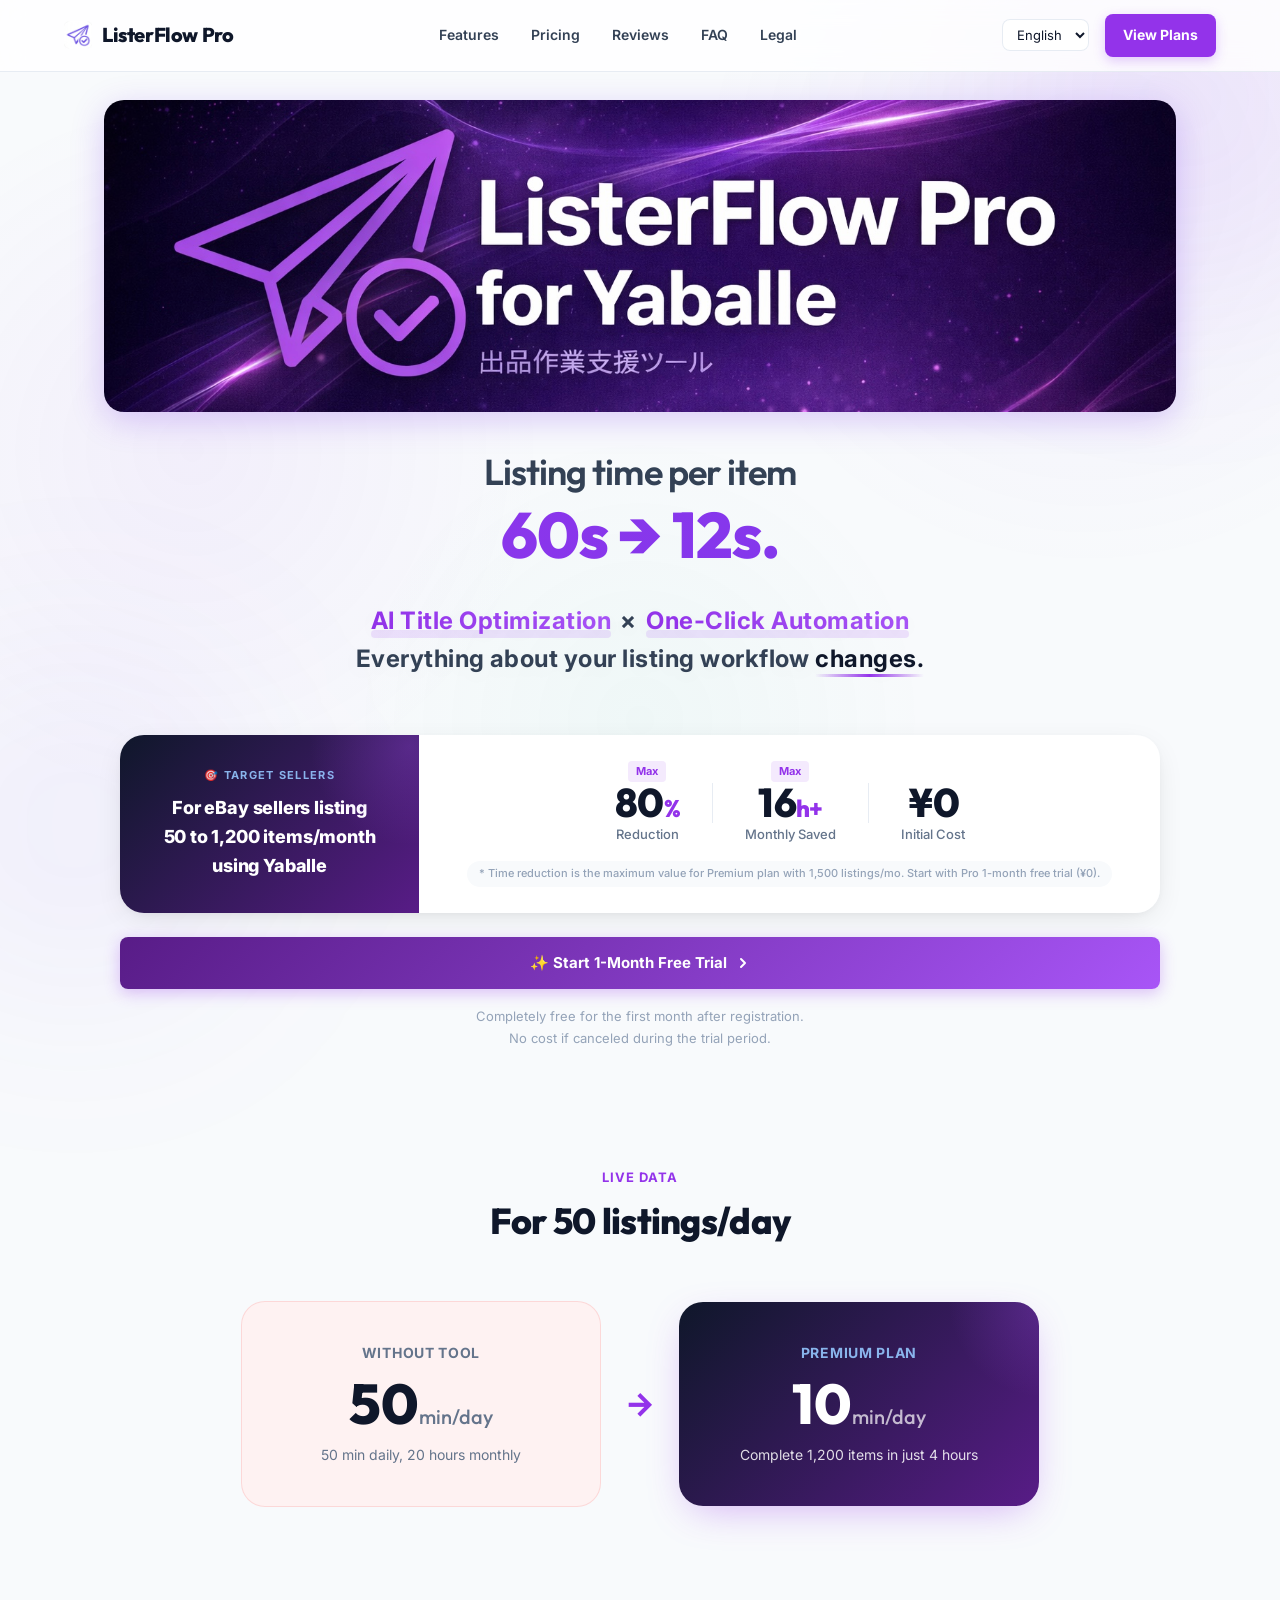
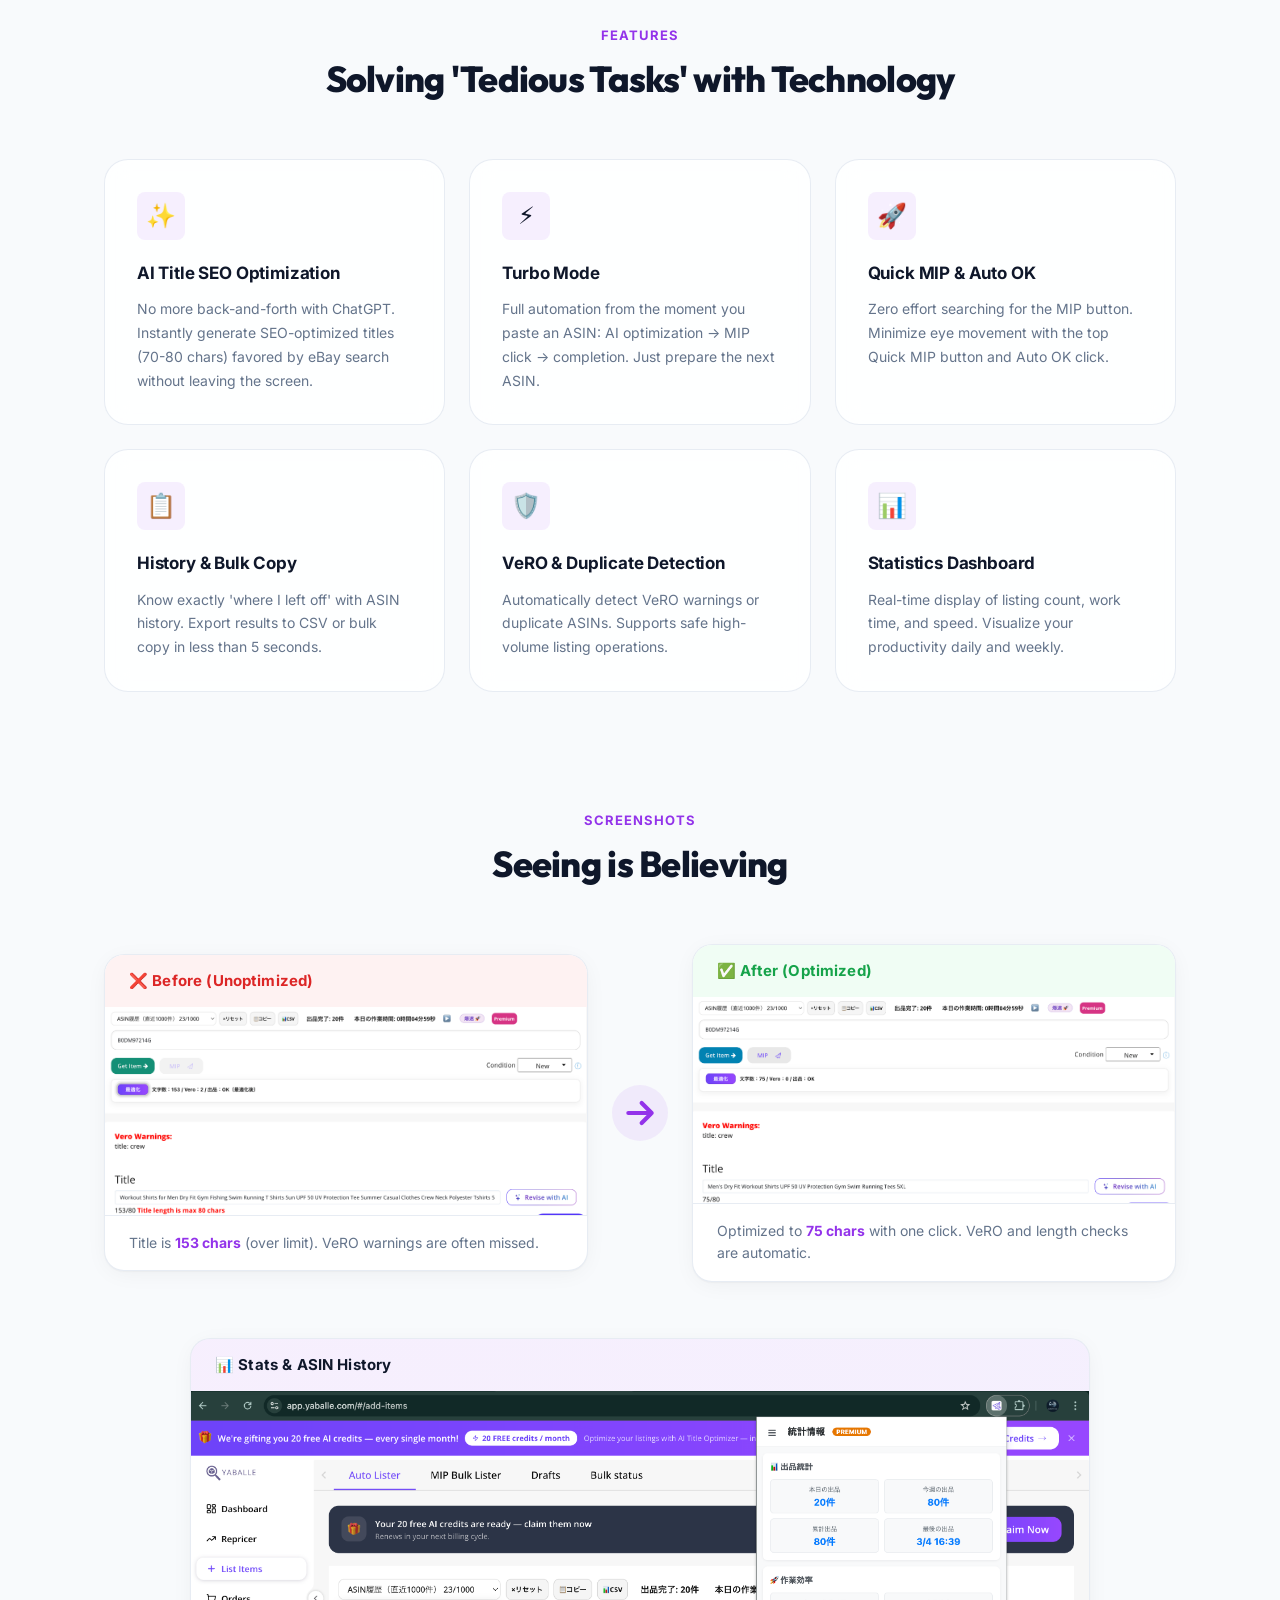
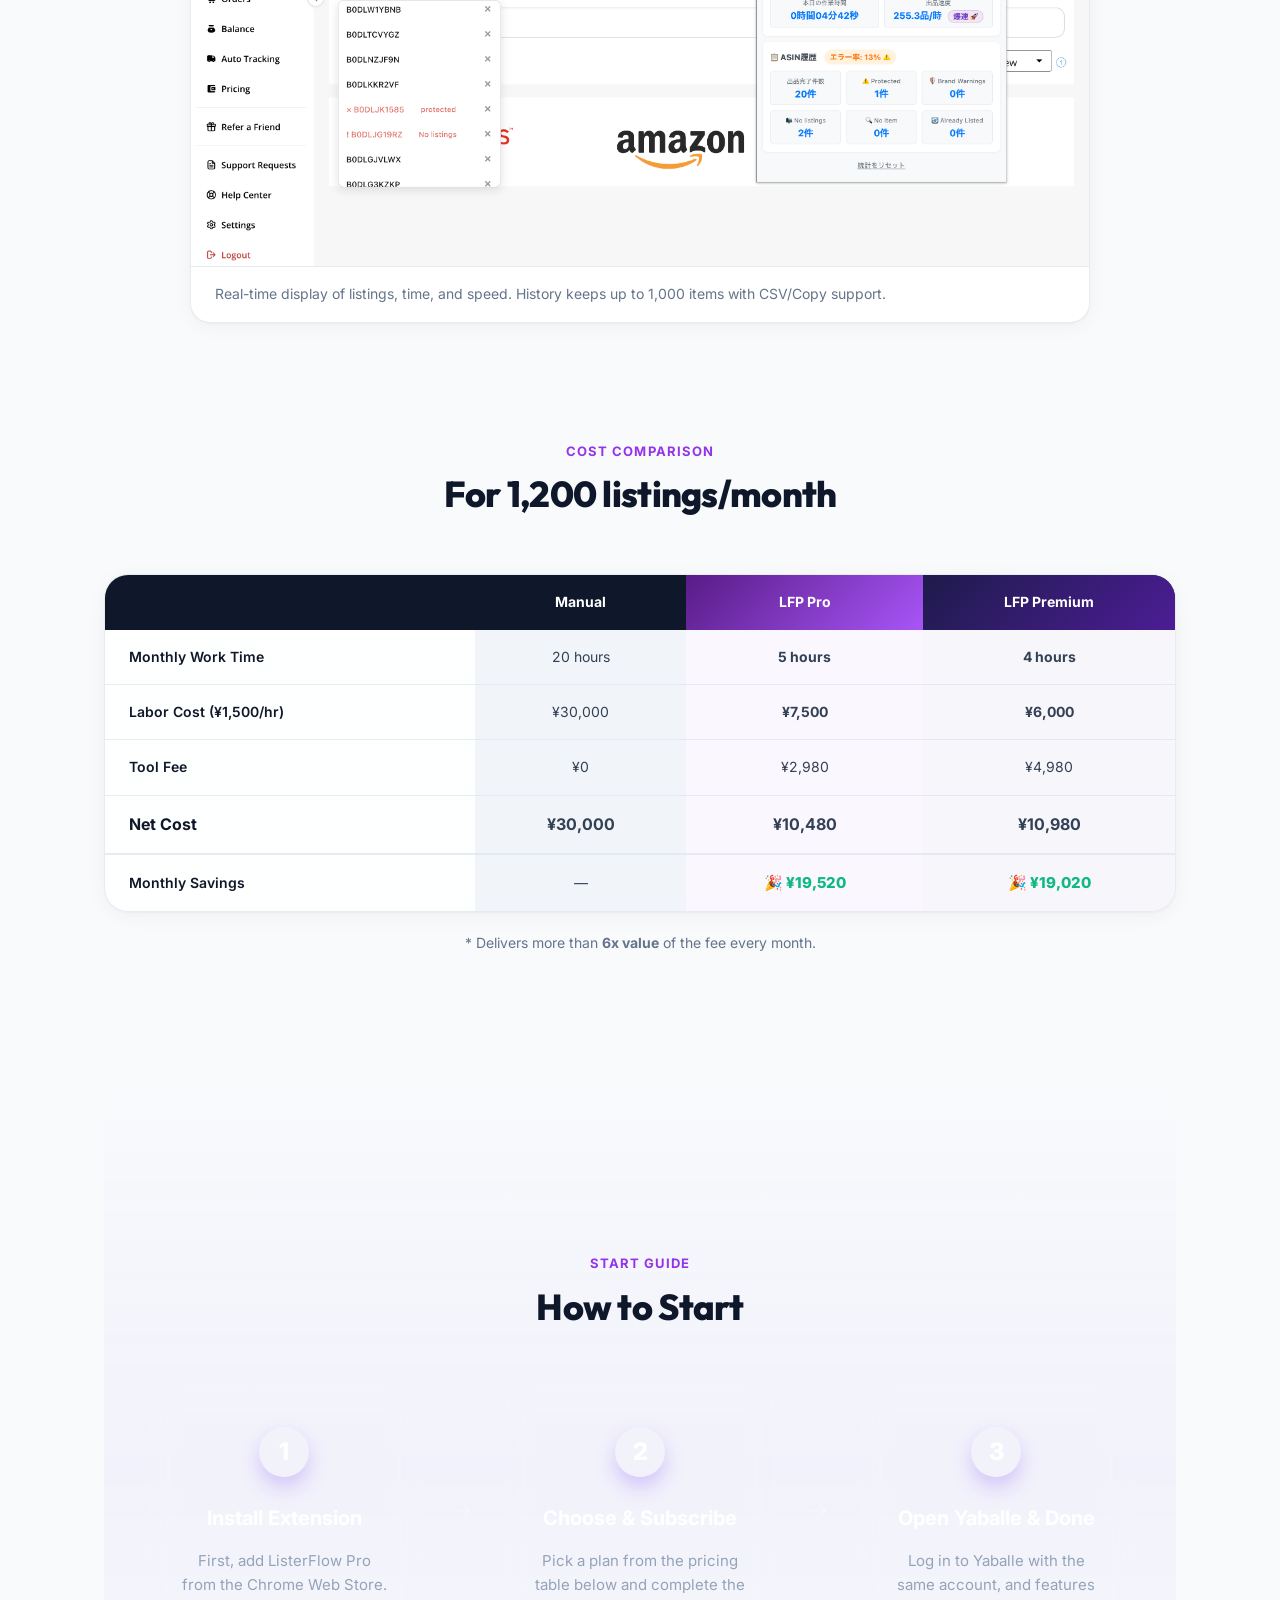
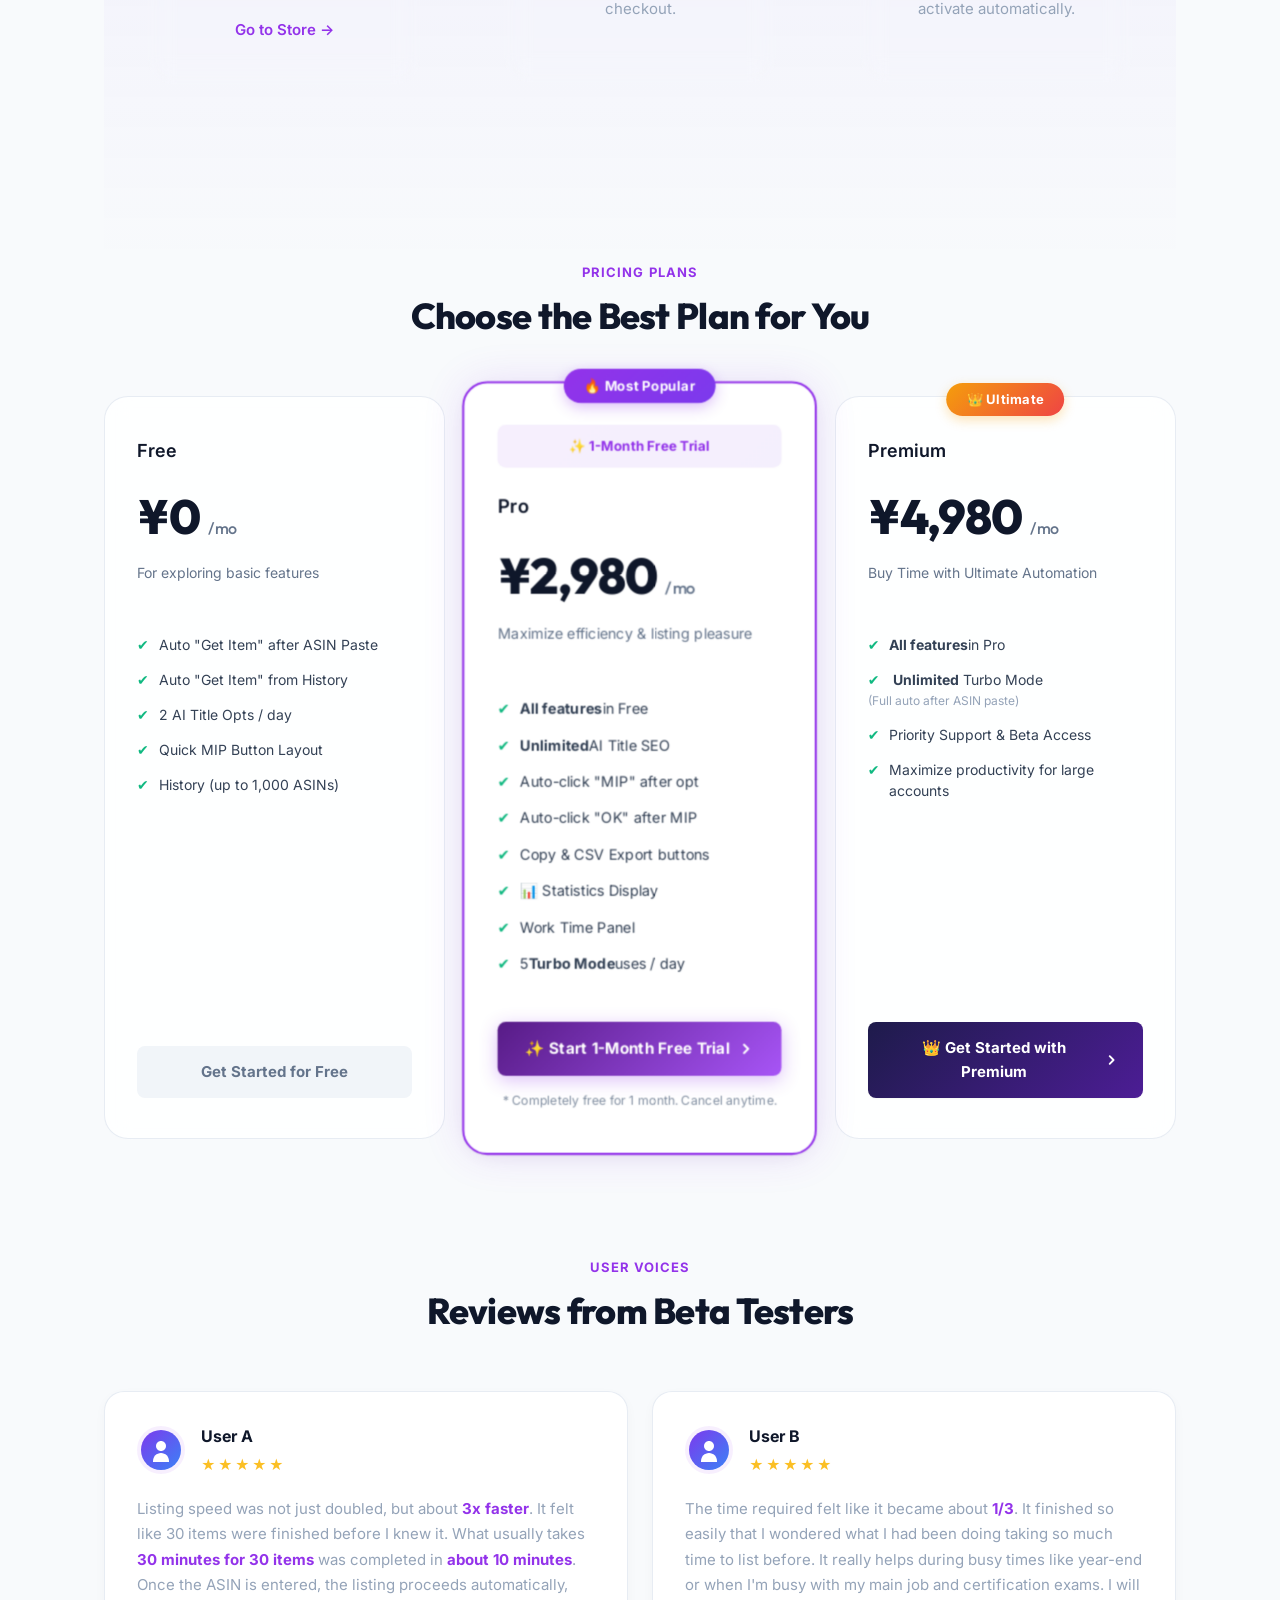
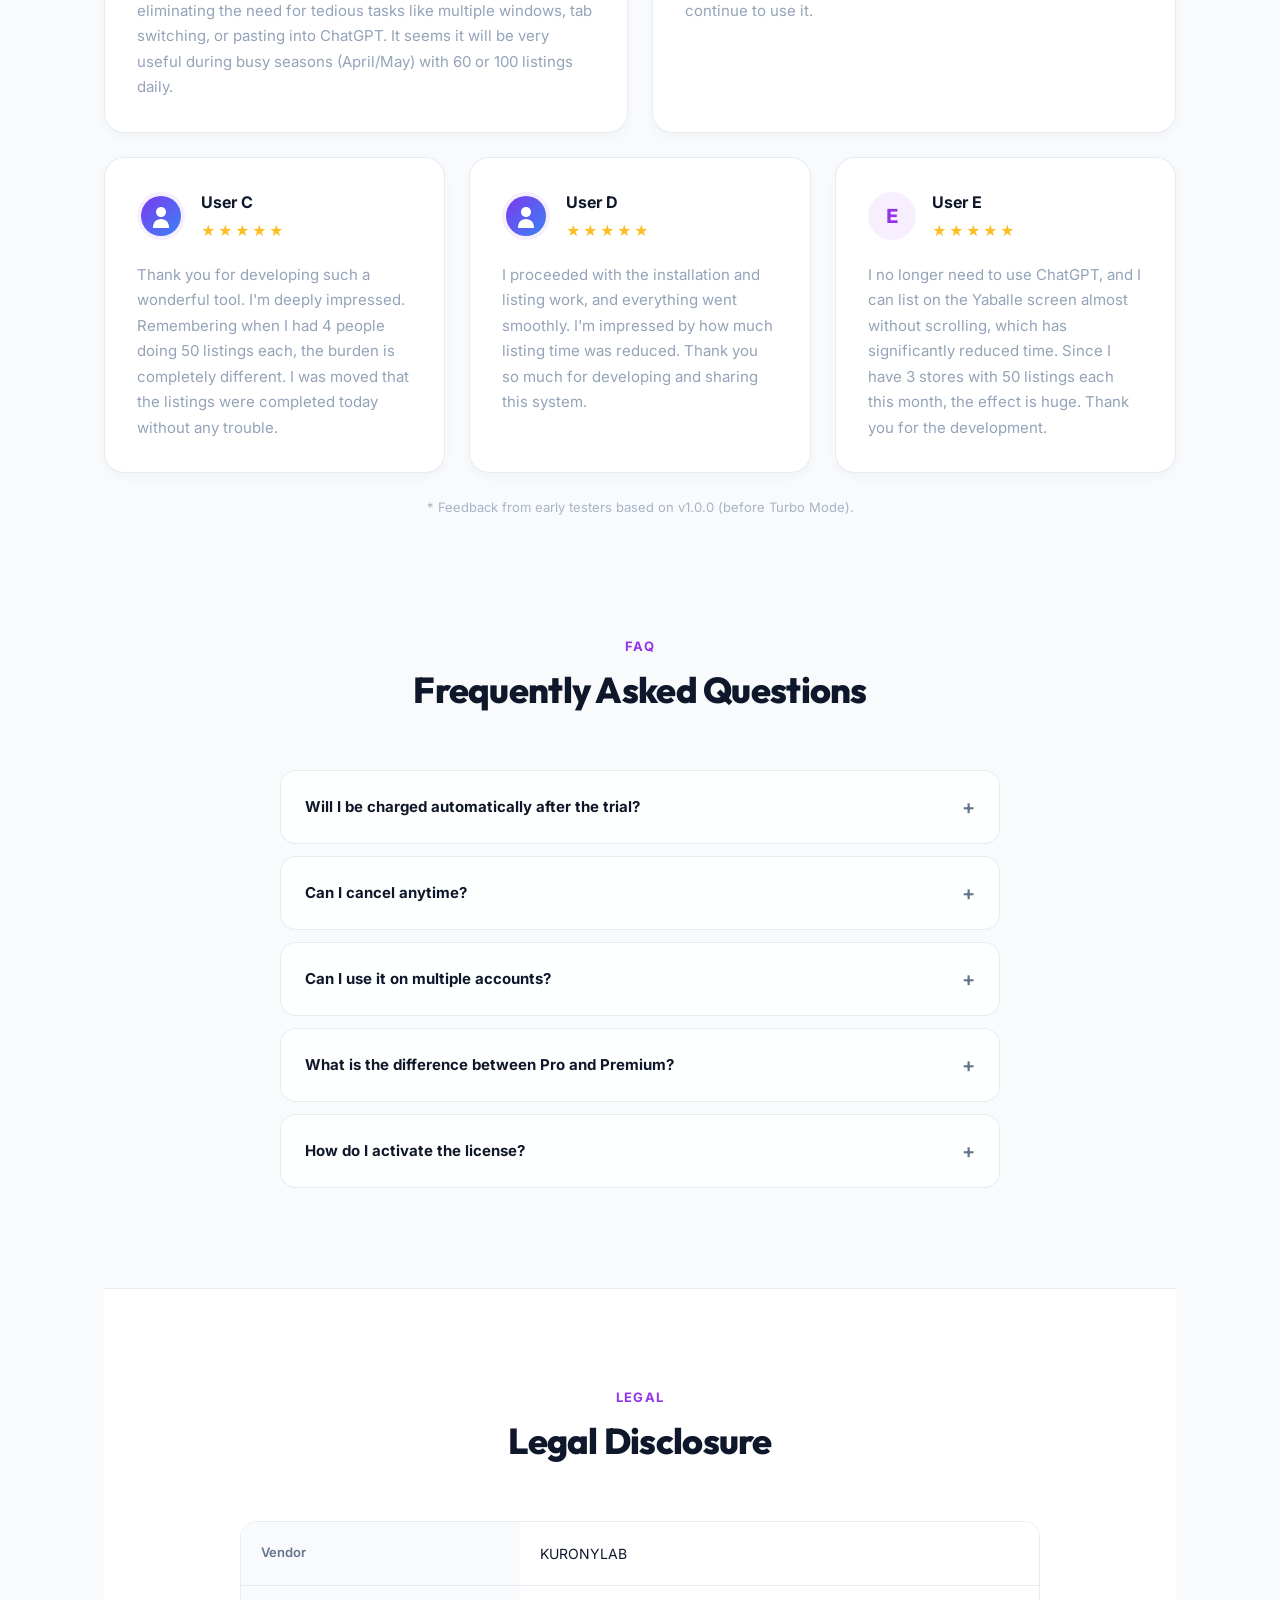
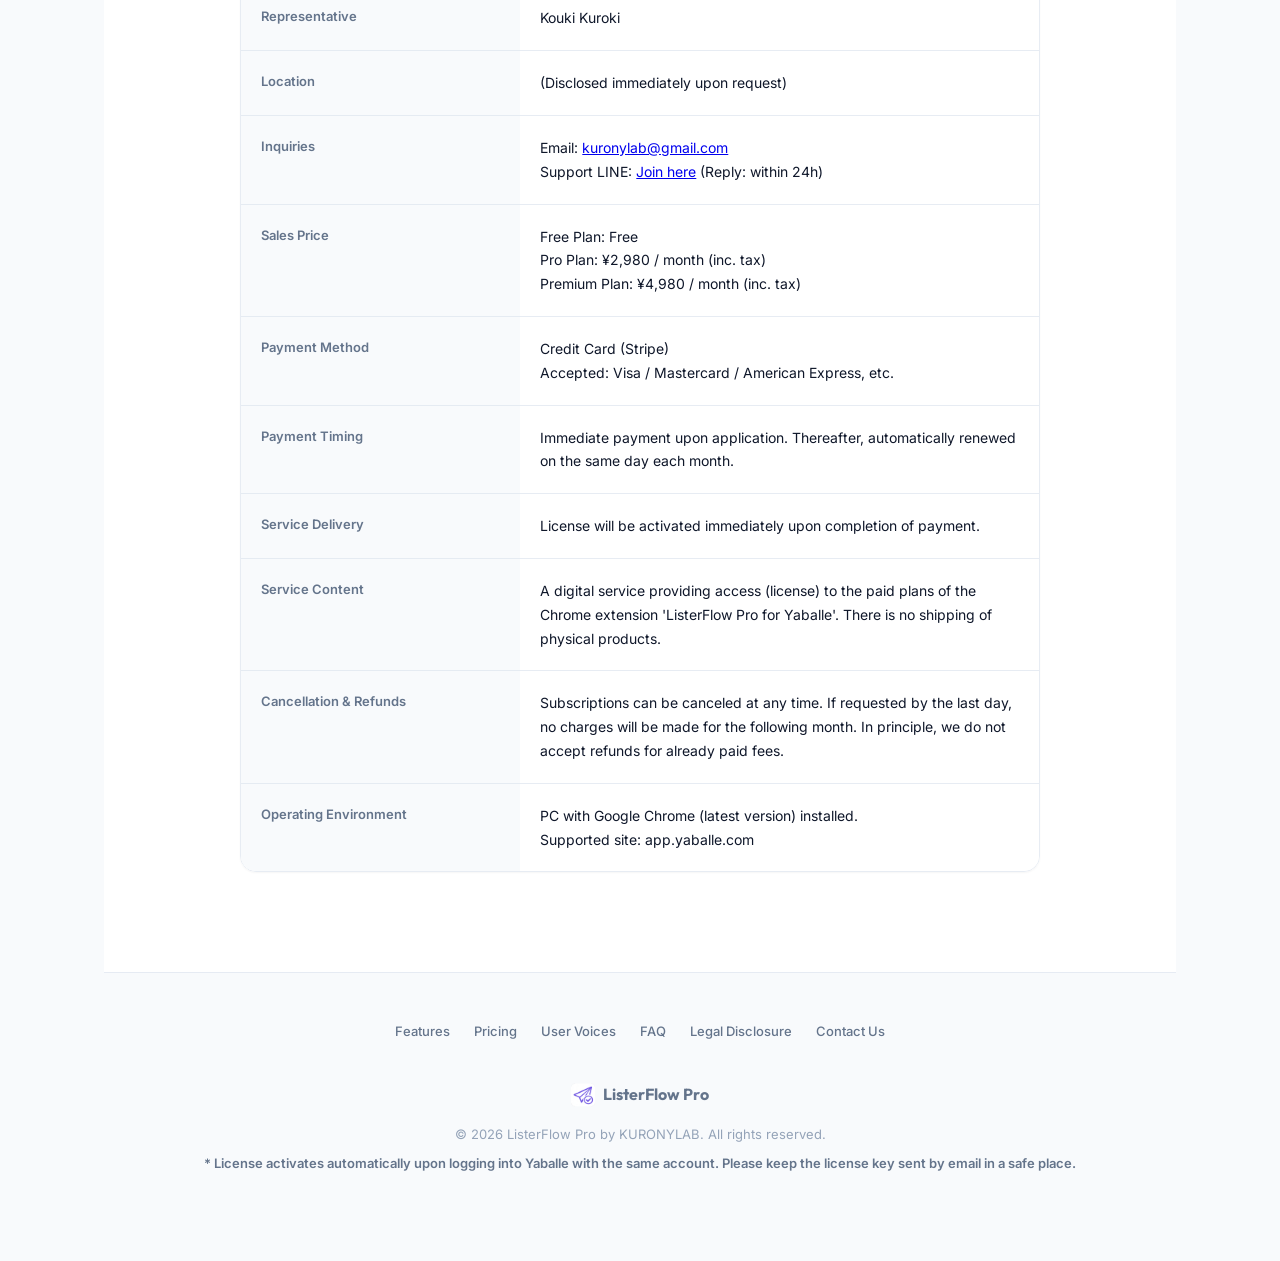
==== commit c1aa6e03: "Add How to Start section" ====
--- a/index.html
+++ b/index.html
@@ -265,6 +265,40 @@
                 </table>
             </div>
             <p class="savings-note" data-i18n="savings.note">※ ツール料金の<strong>6倍以上</strong>の価値を毎月生み出します</p>
+        </section>
+
+        <!-- How to Start -->
+        <section class="how-to-start" id="how">
+            <div class="container">
+                <h2 class="section-title">
+                    <span class="section-tag" data-i18n="how.tag">Start Guide</span>
+                    <span data-i18n="how.title">ご利用の流れ</span>
+                </h2>
+                <div class="steps-container">
+                    <div class="step-card">
+                        <div class="step-number">1</div>
+                        <h3 data-i18n="how.step1.title">拡張機能をインストール</h3>
+                        <p data-i18n="how.step1.desc">まずはChromeウェブストアからListerFlow Proを追加してください。</p>
+                        <a href="https://chromewebstore.google.com/" target="_blank" class="step-link" data-i18n="how.step1.btn">ストアへ行く →</a>
+                    </div>
+                    <div class="step-arrow">
+                        <svg width="24" height="24" viewBox="0 0 24 24" fill="none" stroke="currentColor" stroke-width="2" stroke-linecap="round" stroke-linejoin="round"><line x1="5" y1="12" x2="19" y2="12"></line><polyline points="12 5 19 12 12 19"></polyline></svg>
+                    </div>
+                    <div class="step-card">
+                        <div class="step-number">2</div>
+                        <h3 data-i18n="how.step2.title">プランを選択・購読</h3>
+                        <p data-i18n="how.step2.desc">下記の価格表から、用途に合わせたプランを選んで決済を完了させます。</p>
+                    </div>
+                    <div class="step-arrow">
+                        <svg width="24" height="24" viewBox="0 0 24 24" fill="none" stroke="currentColor" stroke-width="2" stroke-linecap="round" stroke-linejoin="round"><line x1="5" y1="12" x2="19" y2="12"></line><polyline points="12 5 19 12 12 19"></polyline></svg>
+                    </div>
+                    <div class="step-card">
+                        <div class="step-number">3</div>
+                        <h3 data-i18n="how.step3.title">Yaballeを開いて完了</h3>
+                        <p data-i18n="how.step3.desc">同じアカウントでYaballeにログインすると、自動的に機能が有効化されます。</p>
+                    </div>
+                </div>
+            </div>
         </section>
 
         <!-- Pricing Grid -->
@@ -468,7 +502,6 @@
                 <details class="faq-item">
                     <summary data-i18n="faq.q.5">ライセンスはどうやって反映させますか？</summary>
                     <p data-i18n="faq.a.5">決済完了後、<strong>同じYaballeアカウントでログイン</strong>するだけで、自動的に反映されます。手動入力の必要はありません。</p>
-                    <p style="padding: 0 24px 20px; font-size: 13px; color: var(--text-muted); line-height: 1.7;">※ライセンスキーはメールでも送信されますので、念のため大切に保管してください。<br><strong style="color: #dc2626;">※必ずYaballeで使用しているメールアドレスで購入を完了させてください。</strong></p>
                 </details>
             </div>
         </section>
@@ -635,6 +668,15 @@
                 "savings.val.result.pro": "🎉 19,520円",
                 "savings.val.result.premium": "🎉 19,020円",
                 "savings.note": "※ ツール料金の<strong>6倍以上</strong>の価値を毎月生み出します",
+                "how.tag": "Start Guide",
+                "how.title": "ご利用の流れ",
+                "how.step1.title": "拡張機能をインストール",
+                "how.step1.desc": "まずはChromeウェブストアからListerFlow Proを追加してください。",
+                "how.step1.btn": "ストアへ行く →",
+                "how.step2.title": "プランを選択・購読",
+                "how.step2.desc": "下記の価格表から、用途に合わせたプランを選んで決済を完了させます。",
+                "how.step3.title": "Yaballeを開いて完了",
+                "how.step3.desc": "同じアカウントでYaballeにログインすると、自動的に機能が有効化されます。",
                 "pricing.tag": "料金プラン",
                 "pricing.title": "あなたに最適なプランを選択",
                 "pricing.unit.month": "/ 月",
@@ -797,6 +839,15 @@
                 "savings.val.result.pro": "🎉 ¥19,520",
                 "savings.val.result.premium": "🎉 ¥19,020",
                 "savings.note": "* Delivers more than <strong>6x value</strong> of the fee every month.",
+                "how.tag": "Start Guide",
+                "how.title": "How to Start",
+                "how.step1.title": "Install Extension",
+                "how.step1.desc": "First, add ListerFlow Pro from the Chrome Web Store.",
+                "how.step1.btn": "Go to Store →",
+                "how.step2.title": "Choose & Subscribe",
+                "how.step2.desc": "Pick a plan from the pricing table below and complete the checkout.",
+                "how.step3.title": "Open Yaballe & Done",
+                "how.step3.desc": "Log in to Yaballe with the same account, and features activate automatically.",
                 "pricing.tag": "Pricing Plans",
                 "pricing.title": "Choose the Best Plan for You",
                 "pricing.unit.month": "/ mo",
--- a/purchase.css
+++ b/purchase.css
@@ -1608,3 +1608,111 @@
 .btn-current .spinner {
     border-top-color: var(--primary);
 }
+
+/* How to Start Section */
+.how-to-start {
+    padding: 100px 0;
+    background: linear-gradient(180deg, rgba(8, 5, 20, 0) 0%, rgba(139, 92, 246, 0.05) 50%, rgba(8, 5, 20, 0) 100%);
+}
+
+.steps-container {
+    display: flex;
+    justify-content: center;
+    align-items: flex-start;
+    gap: 30px;
+    margin-top: 50px;
+    max-width: 1100px;
+    margin-left: auto;
+    margin-right: auto;
+    padding: 0 20px;
+}
+
+.step-card {
+    flex: 1;
+    background: rgba(255, 255, 255, 0.03);
+    border: 1px solid rgba(255, 255, 255, 0.08);
+    backdrop-filter: blur(12px);
+    border-radius: 24px;
+    padding: 40px 30px;
+    text-align: center;
+    transition: all 0.3s ease;
+    position: relative;
+}
+
+.step-card:hover {
+    background: rgba(255, 255, 255, 0.05);
+    border-color: rgba(139, 92, 246, 0.3);
+    transform: translateY(-5px);
+}
+
+.step-number {
+    width: 50px;
+    height: 50px;
+    background: linear-gradient(135deg, var(--primary), var(--secondary));
+    border-radius: 50%;
+    display: flex;
+    align-items: center;
+    justify-content: center;
+    font-size: 24px;
+    font-weight: 800;
+    color: white;
+    margin: 0 auto 25px;
+    box-shadow: 0 10px 20px rgba(139, 92, 246, 0.3);
+}
+
+.step-card h3 {
+    font-size: 20px;
+    font-weight: 700;
+    margin-bottom: 15px;
+    color: white;
+}
+
+.step-card p {
+    font-size: 15px;
+    color: var(--text-muted);
+    line-height: 1.6;
+    margin-bottom: 20px;
+}
+
+.step-link {
+    display: inline-block;
+    color: var(--primary);
+    text-decoration: none;
+    font-weight: 600;
+    font-size: 15px;
+    transition: all 0.2s ease;
+}
+
+.step-link:hover {
+    color: var(--secondary);
+    transform: translateX(5px);
+}
+
+.step-arrow {
+    display: flex;
+    align-items: center;
+    justify-content: center;
+    height: 50px;
+    margin-top: 100px;
+    color: rgba(255, 255, 255, 0.2);
+}
+
+/* Responsive Steps */
+@media (max-width: 992px) {
+    .steps-container {
+        flex-direction: column;
+        align-items: center;
+        gap: 20px;
+    }
+    
+    .step-arrow {
+        transform: rotate(90deg);
+        margin: 10px 0;
+        height: auto;
+    }
+    
+    .step-card {
+        width: 100%;
+        max-width: 500px;
+    }
+}
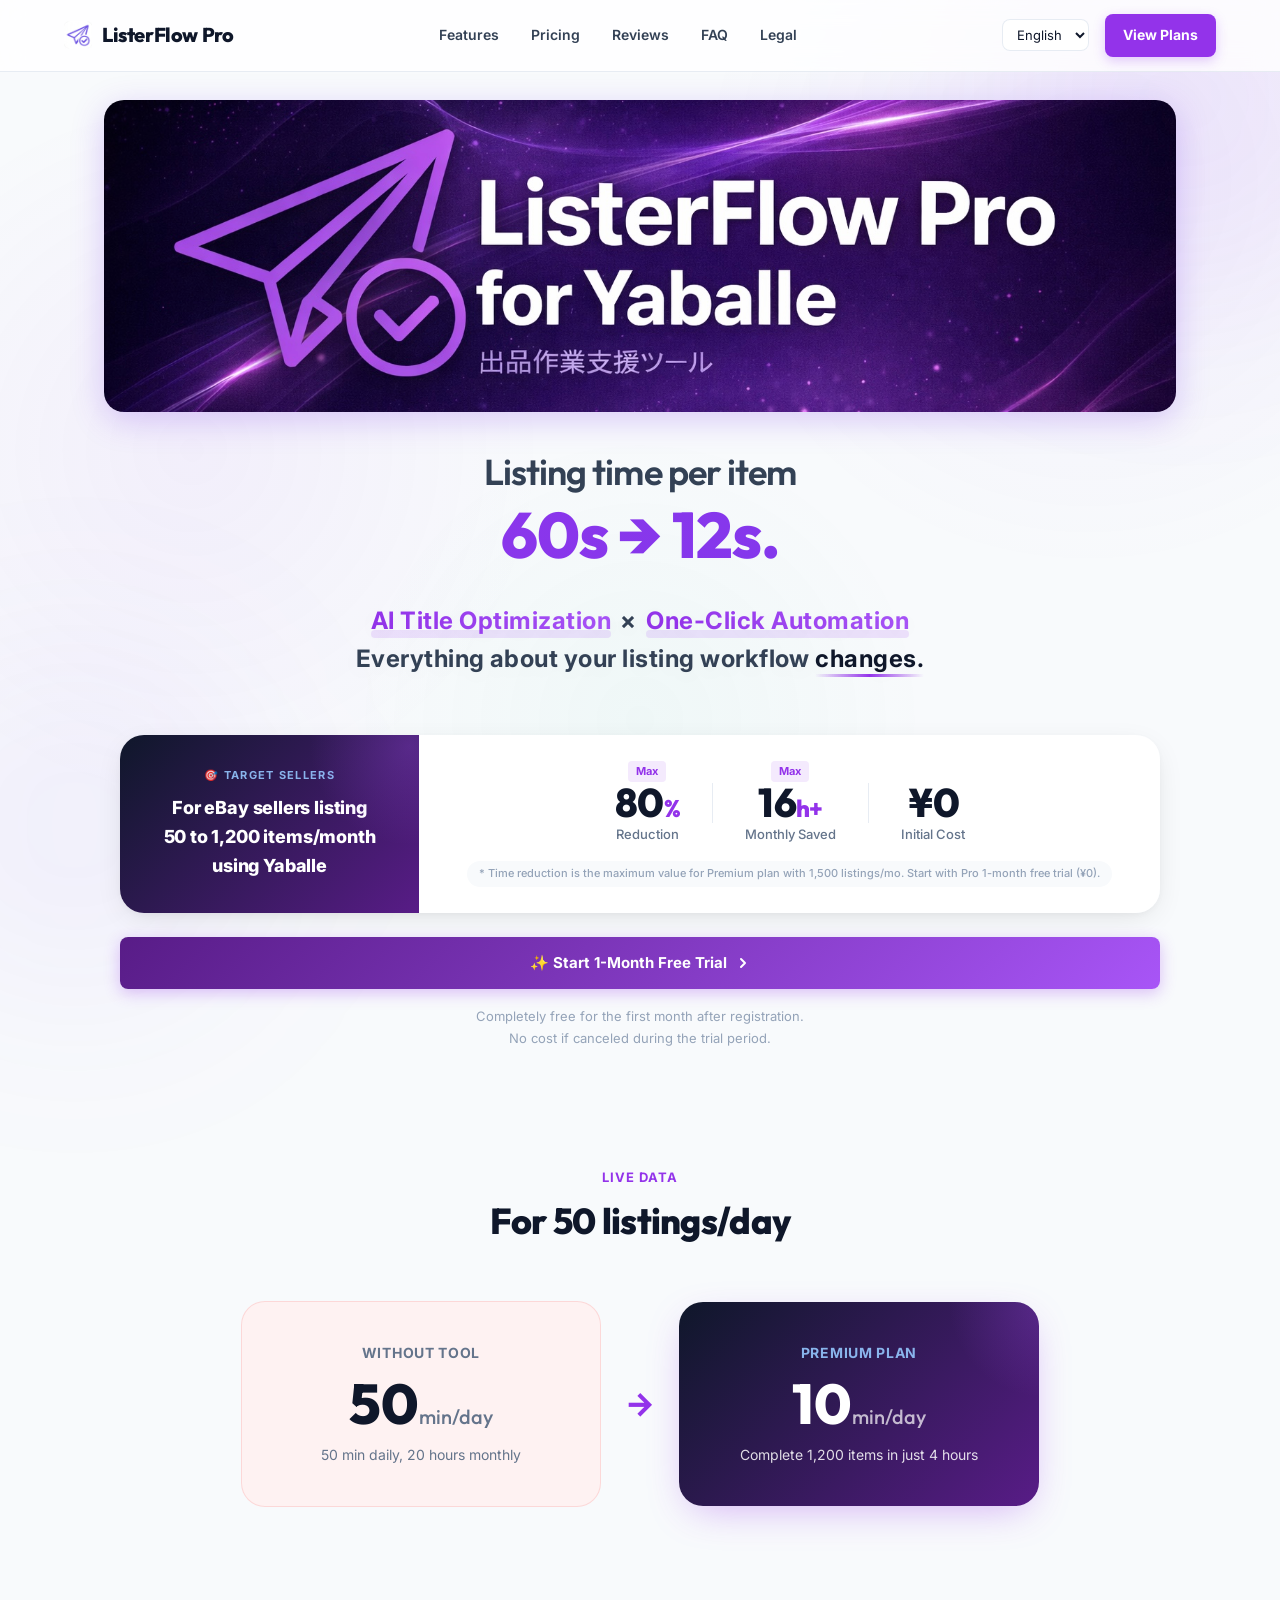
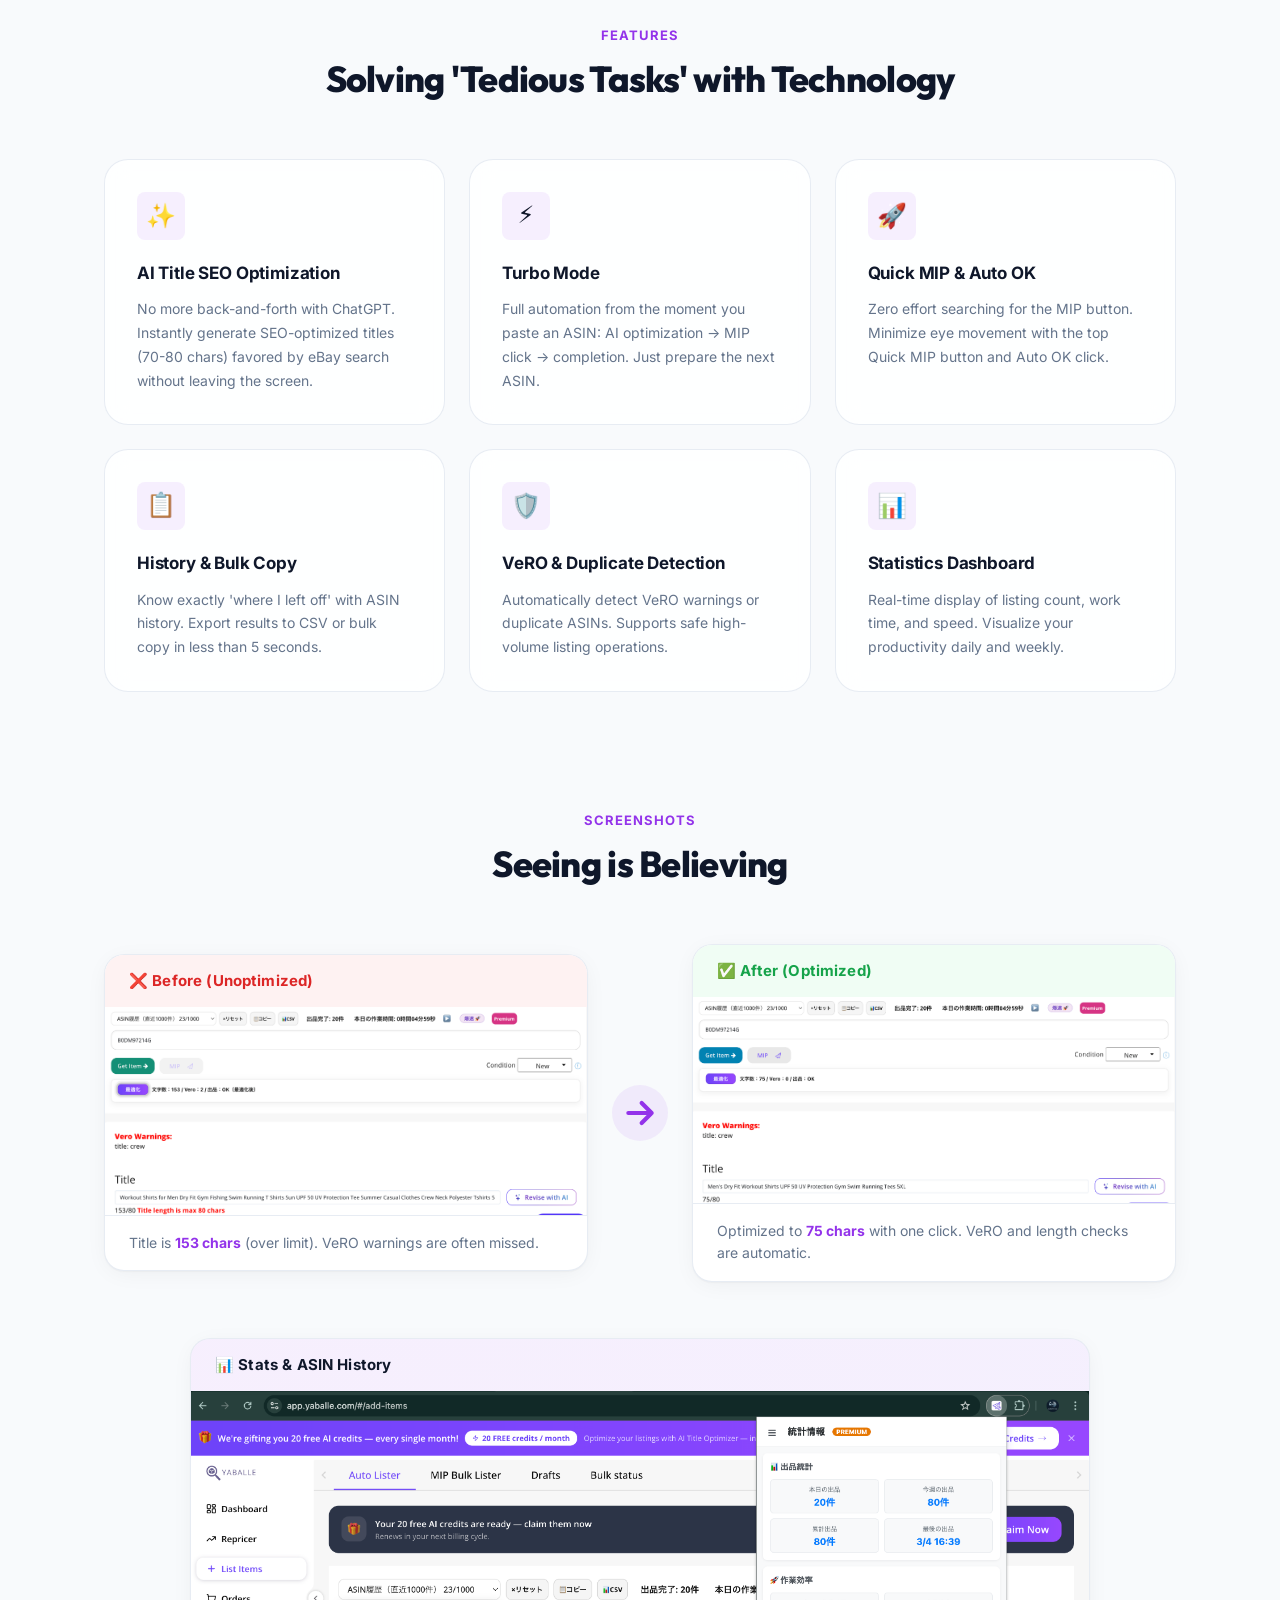
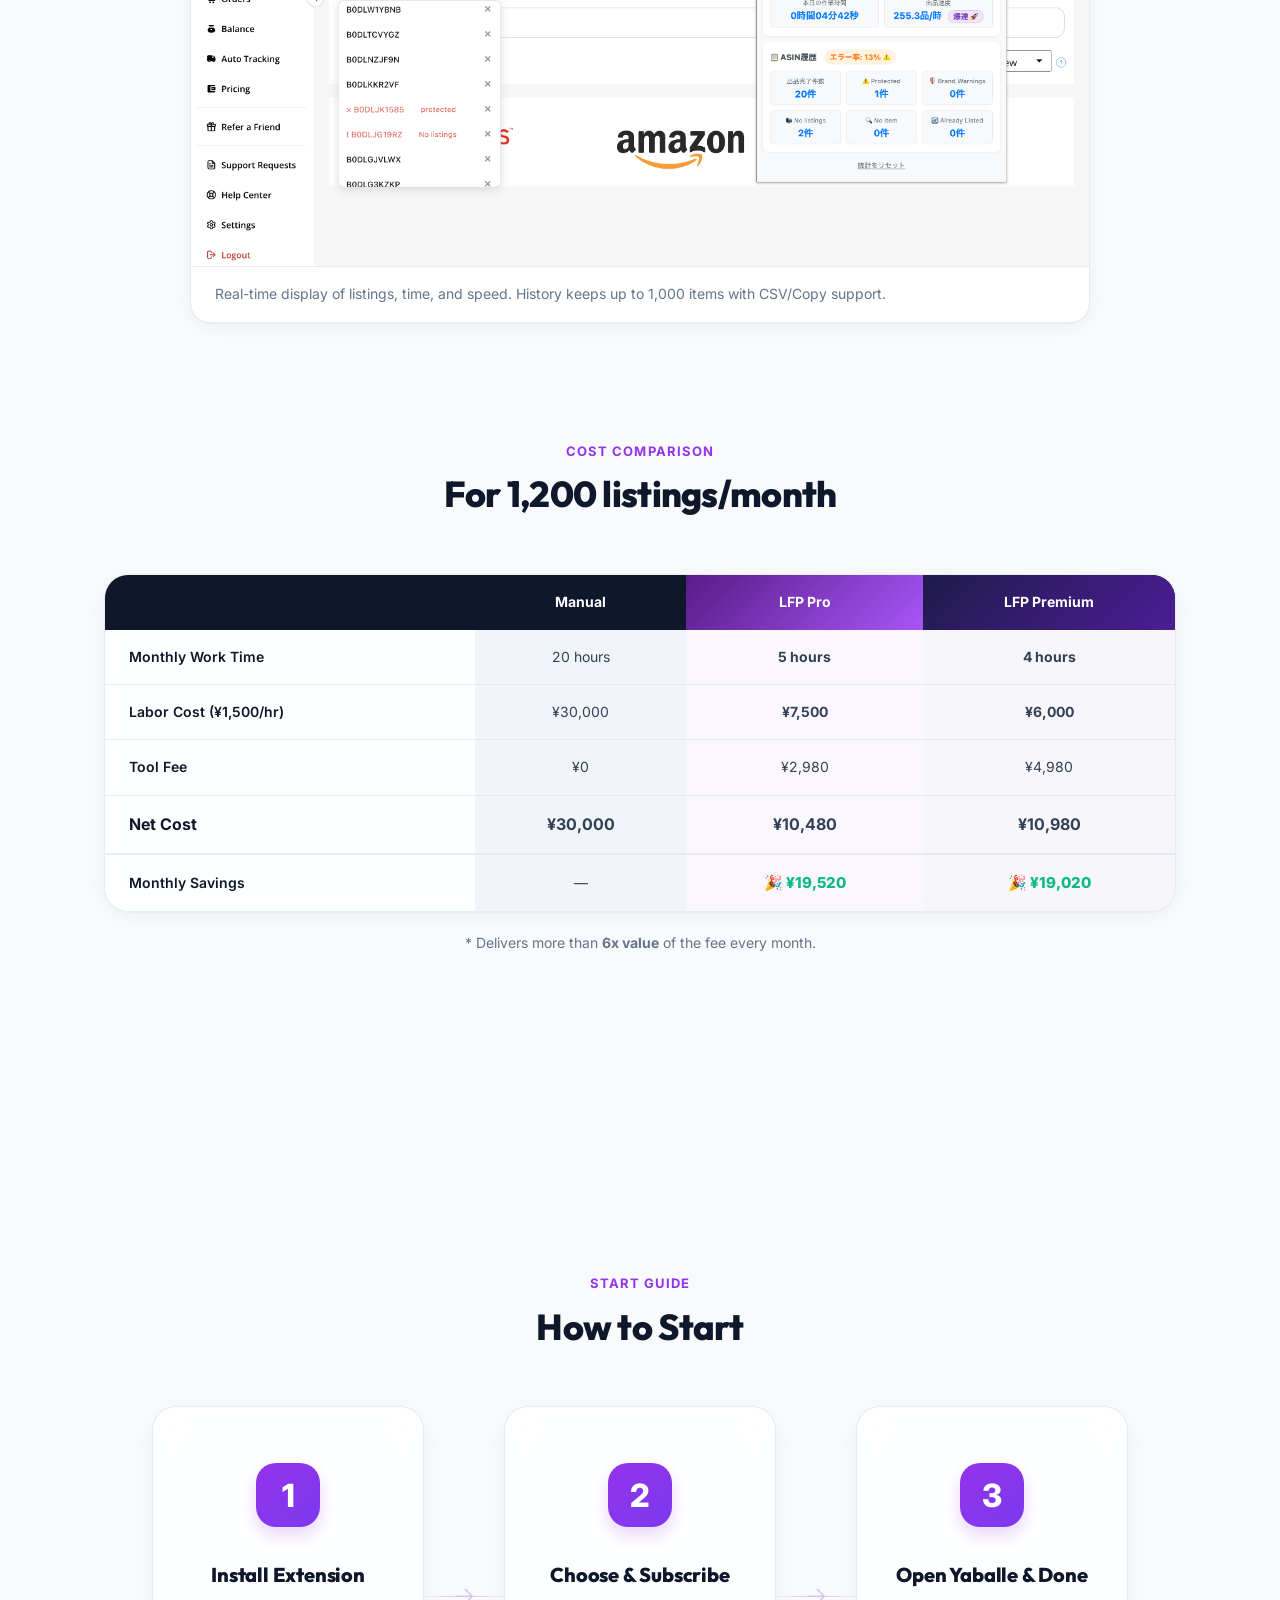
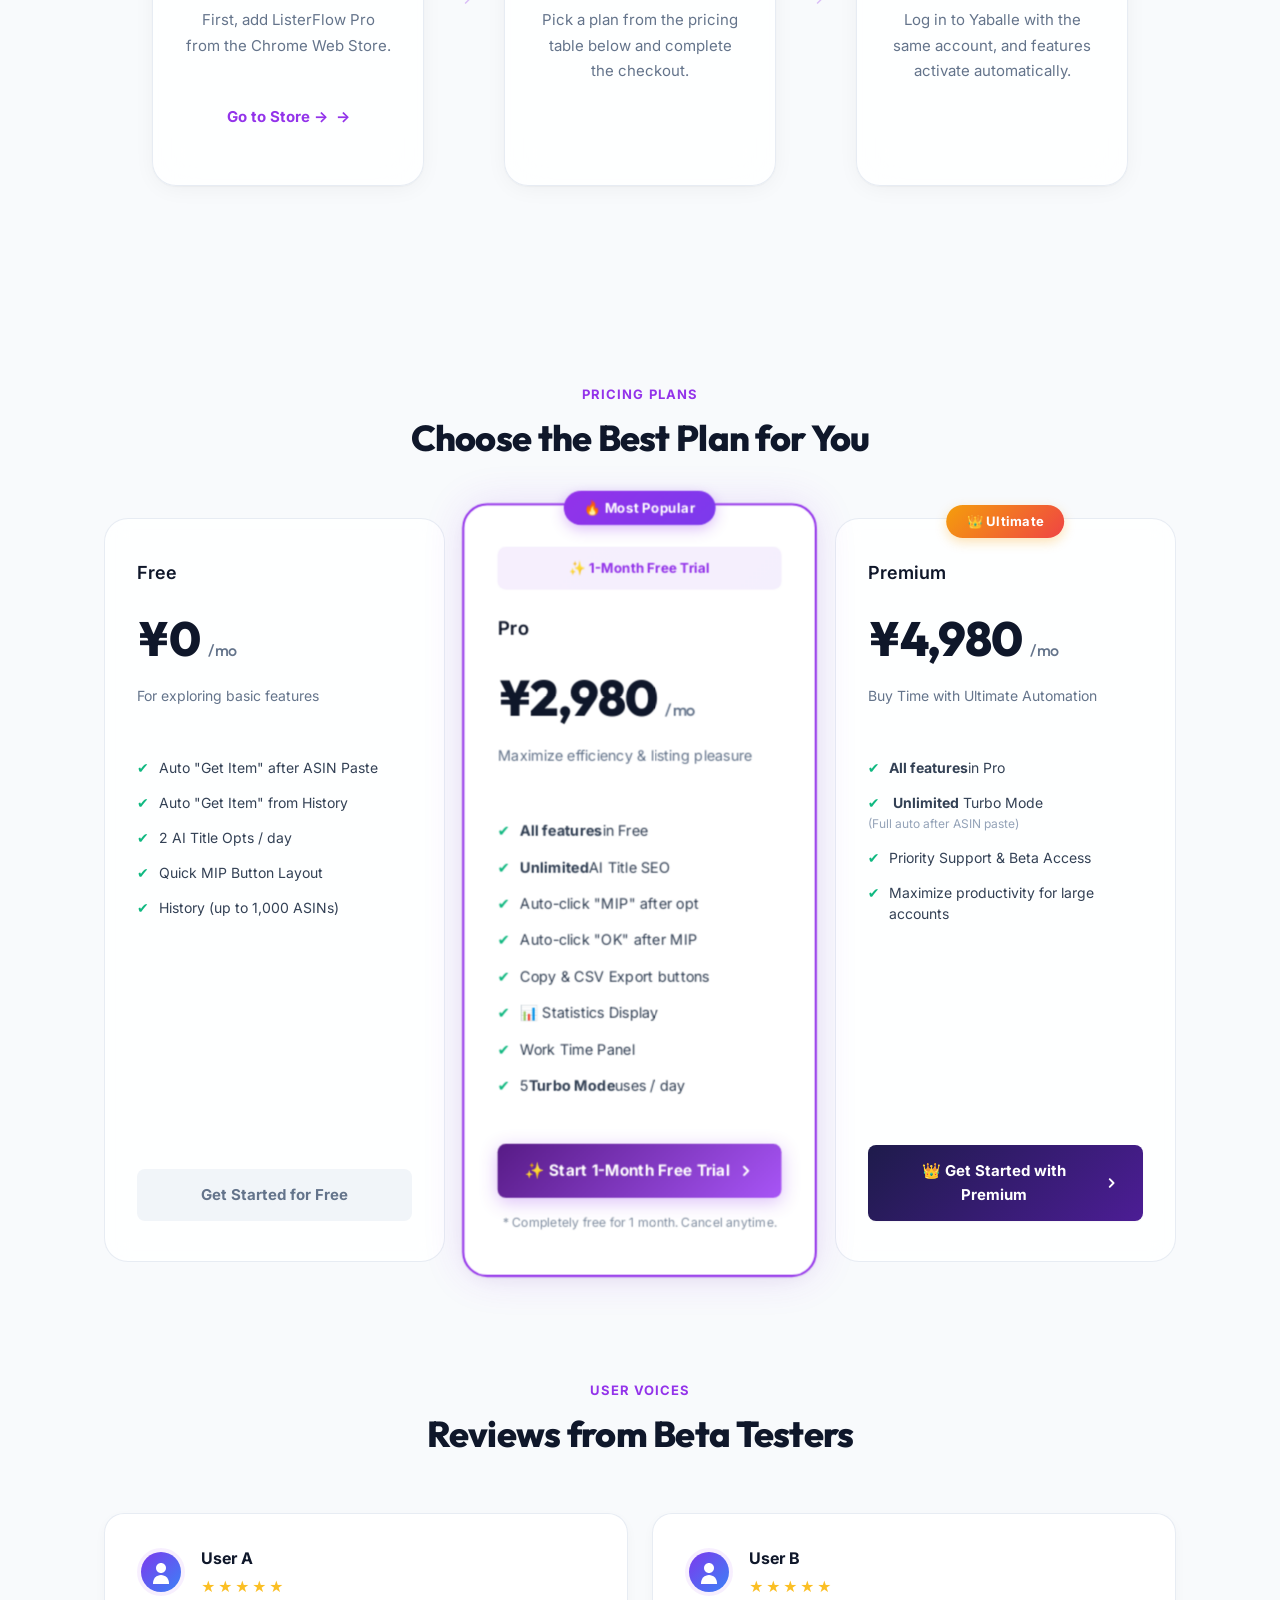
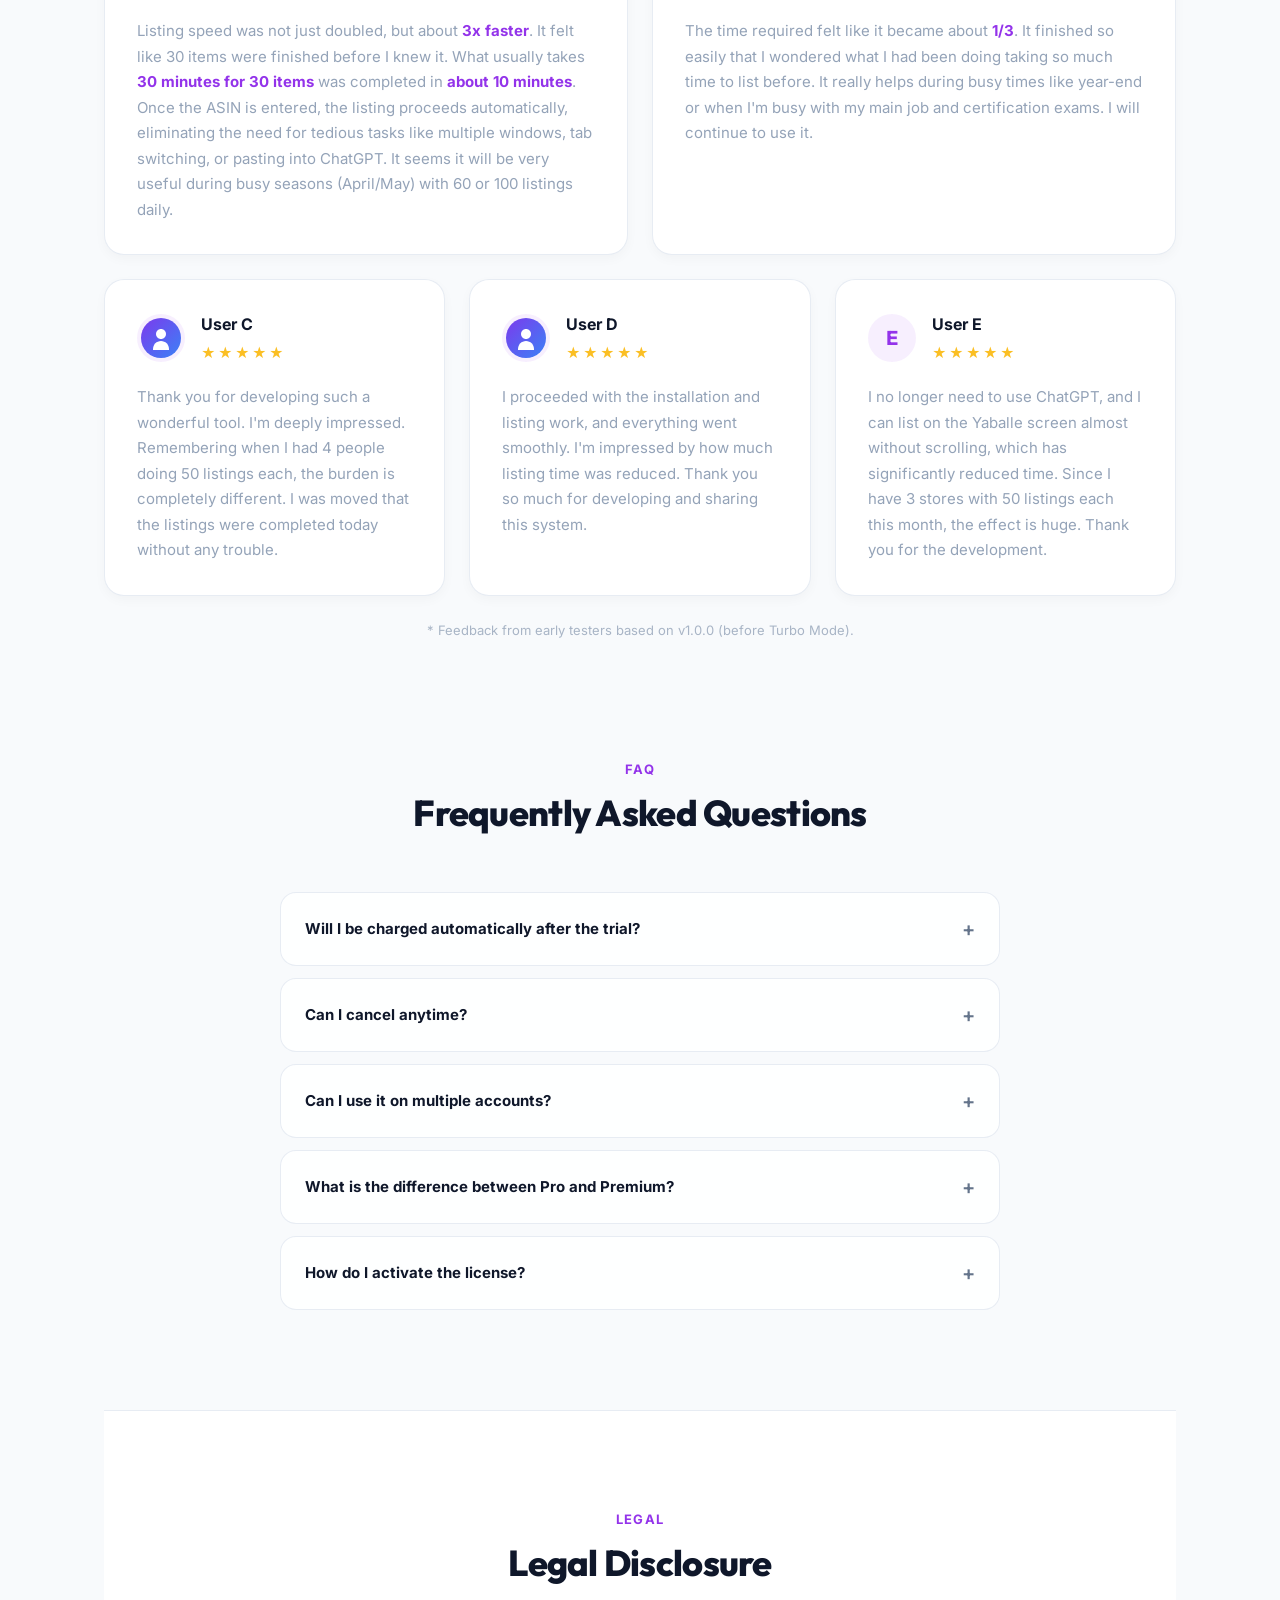
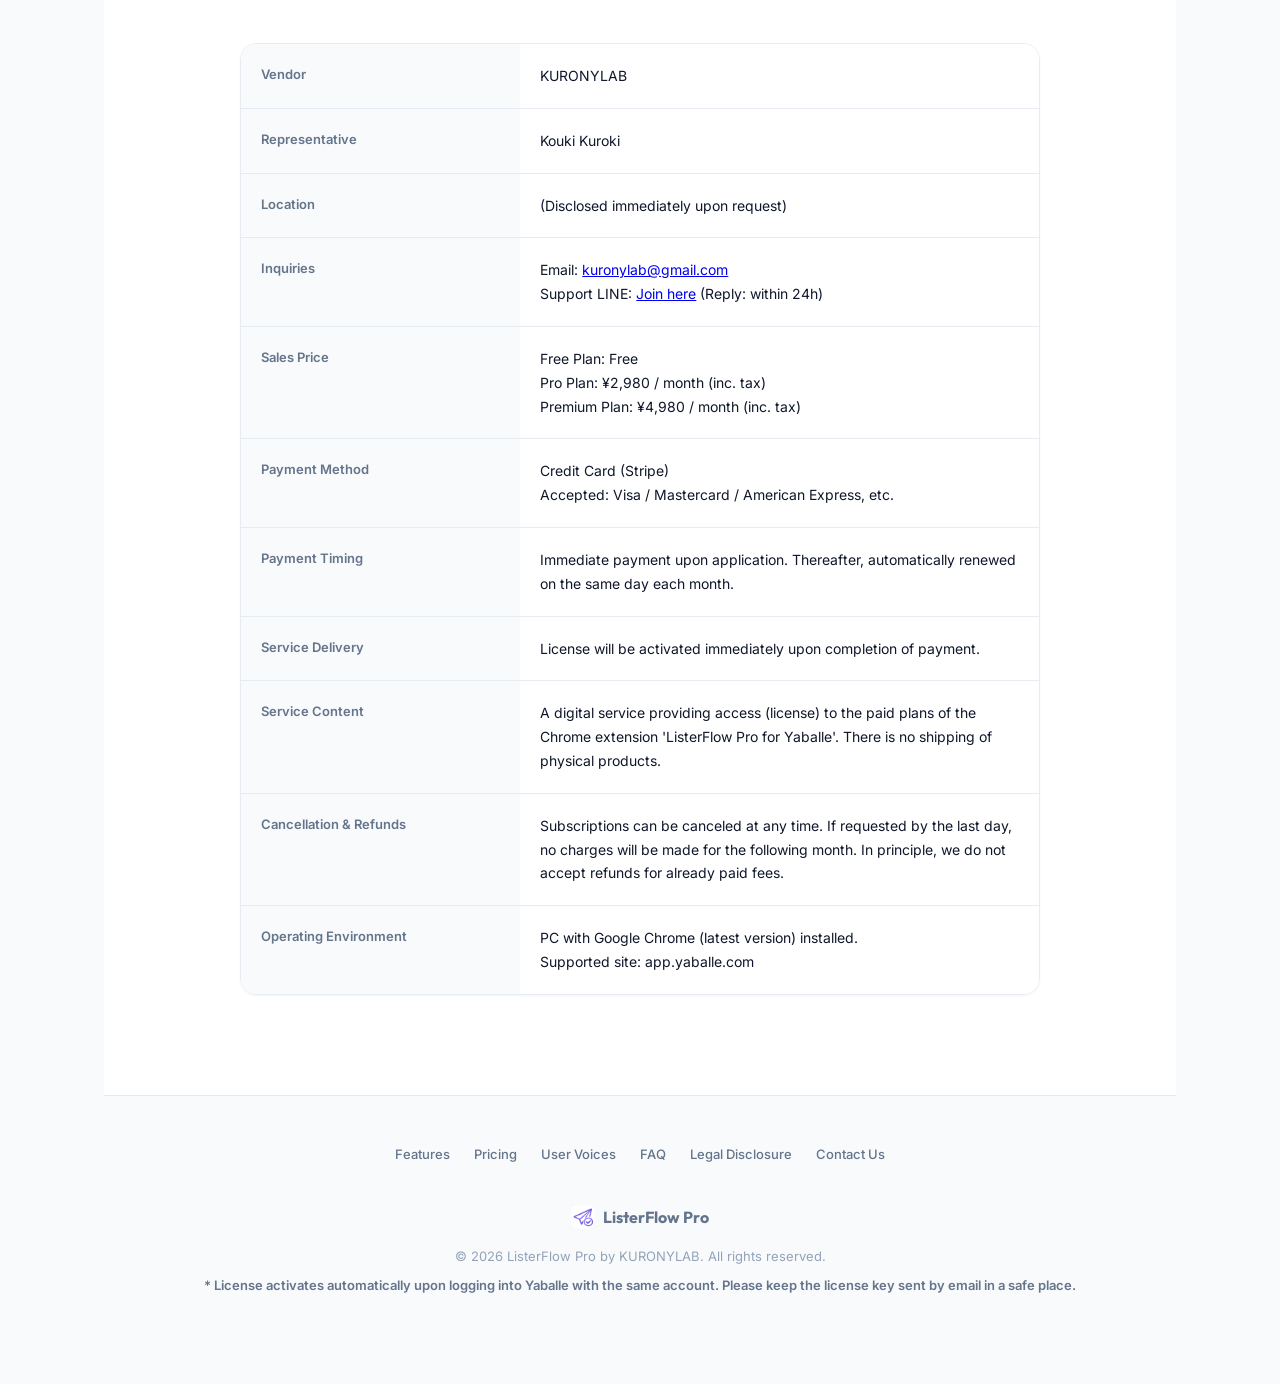
==== commit 62c97653: "Premium redesign for How to Start section" ====
--- a/index.html
+++ b/index.html
@@ -279,19 +279,18 @@
                         <div class="step-number">1</div>
                         <h3 data-i18n="how.step1.title">拡張機能をインストール</h3>
                         <p data-i18n="how.step1.desc">まずはChromeウェブストアからListerFlow Proを追加してください。</p>
-                        <a href="https://chromewebstore.google.com/" target="_blank" class="step-link" data-i18n="how.step1.btn">ストアへ行く →</a>
-                    </div>
-                    <div class="step-arrow">
-                        <svg width="24" height="24" viewBox="0 0 24 24" fill="none" stroke="currentColor" stroke-width="2" stroke-linecap="round" stroke-linejoin="round"><line x1="5" y1="12" x2="19" y2="12"></line><polyline points="12 5 19 12 12 19"></polyline></svg>
-                    </div>
+                        <a href="https://chromewebstore.google.com/" target="_blank" class="step-link">
+                            <span data-i18n="how.step1.btn">ストアへ行く</span>
+                            <span class="link-arrow">→</span>
+                        </a>
+                    </div>
+                    <div class="step-arrow"></div>
                     <div class="step-card">
                         <div class="step-number">2</div>
                         <h3 data-i18n="how.step2.title">プランを選択・購読</h3>
                         <p data-i18n="how.step2.desc">下記の価格表から、用途に合わせたプランを選んで決済を完了させます。</p>
                     </div>
-                    <div class="step-arrow">
-                        <svg width="24" height="24" viewBox="0 0 24 24" fill="none" stroke="currentColor" stroke-width="2" stroke-linecap="round" stroke-linejoin="round"><line x1="5" y1="12" x2="19" y2="12"></line><polyline points="12 5 19 12 12 19"></polyline></svg>
-                    </div>
+                    <div class="step-arrow"></div>
                     <div class="step-card">
                         <div class="step-number">3</div>
                         <h3 data-i18n="how.step3.title">Yaballeを開いて完了</h3>
--- a/purchase.css
+++ b/purchase.css
@@ -1609,110 +1609,152 @@
     border-top-color: var(--primary);
 }
 
-/* How to Start Section */
+/* How to Start Section - Premium Redesign */
 .how-to-start {
-    padding: 100px 0;
-    background: linear-gradient(180deg, rgba(8, 5, 20, 0) 0%, rgba(139, 92, 246, 0.05) 50%, rgba(8, 5, 20, 0) 100%);
+    padding: 120px 0;
+    position: relative;
+    z-index: 1;
 }
 
 .steps-container {
     display: flex;
     justify-content: center;
-    align-items: flex-start;
-    gap: 30px;
-    margin-top: 50px;
-    max-width: 1100px;
-    margin-left: auto;
-    margin-right: auto;
-    padding: 0 20px;
+    align-items: center;
+    gap: 0;
+    max-width: 1200px;
+    margin: 56px auto 0;
+    padding: 0 24px;
 }
 
 .step-card {
     flex: 1;
-    background: rgba(255, 255, 255, 0.03);
-    border: 1px solid rgba(255, 255, 255, 0.08);
-    backdrop-filter: blur(12px);
-    border-radius: 24px;
-    padding: 40px 30px;
+    background: var(--bg-card);
+    backdrop-filter: blur(20px);
+    -webkit-backdrop-filter: blur(20px);
+    border: 1px solid var(--border);
+    border-radius: var(--radius-lg);
+    padding: 56px 32px;
     text-align: center;
-    transition: all 0.3s ease;
-    position: relative;
+    transition: all 0.4s cubic-bezier(0.165, 0.84, 0.44, 1);
+    box-shadow: var(--shadow-card);
+    display: flex;
+    flex-direction: column;
+    align-items: center;
+    min-height: 380px;
+    z-index: 2;
 }
 
 .step-card:hover {
-    background: rgba(255, 255, 255, 0.05);
-    border-color: rgba(139, 92, 246, 0.3);
-    transform: translateY(-5px);
+    transform: translateY(-8px);
+    border-color: var(--border-hover);
+    box-shadow: var(--shadow-hover);
+    background: var(--bg-card-hover);
 }
 
 .step-number {
-    width: 50px;
-    height: 50px;
-    background: linear-gradient(135deg, var(--primary), var(--secondary));
-    border-radius: 50%;
+    width: 64px;
+    height: 64px;
+    background: linear-gradient(135deg, var(--primary), var(--accent));
+    border-radius: 20px;
     display: flex;
     align-items: center;
     justify-content: center;
-    font-size: 24px;
+    font-size: 32px;
     font-weight: 800;
-    color: white;
-    margin: 0 auto 25px;
-    box-shadow: 0 10px 20px rgba(139, 92, 246, 0.3);
+    color: #ffffff;
+    margin-bottom: 32px;
+    box-shadow: 0 8px 16px rgba(147, 51, 234, 0.2);
 }
 
 .step-card h3 {
+    font-family: 'Outfit', sans-serif;
     font-size: 20px;
-    font-weight: 700;
-    margin-bottom: 15px;
-    color: white;
+    font-weight: 800;
+    color: var(--text-main);
+    margin-bottom: 16px;
+    letter-spacing: -0.01em;
 }
 
 .step-card p {
     font-size: 15px;
-    color: var(--text-muted);
-    line-height: 1.6;
-    margin-bottom: 20px;
+    color: var(--text-sub);
+    line-height: 1.7;
+    margin-bottom: 24px;
+    flex-grow: 1;
 }
 
 .step-link {
-    display: inline-block;
+    display: inline-flex;
+    align-items: center;
+    gap: 8px;
+    font-size: 15px;
+    font-weight: 700;
     color: var(--primary);
     text-decoration: none;
-    font-weight: 600;
-    font-size: 15px;
-    transition: all 0.2s ease;
+    transition: all 0.3s ease;
 }
 
 .step-link:hover {
-    color: var(--secondary);
+    color: var(--primary-hover);
+}
+
+.step-link .link-arrow {
+    transition: transform 0.3s ease;
+}
+
+.step-link:hover .link-arrow {
     transform: translateX(5px);
 }
 
 .step-arrow {
-    display: flex;
-    align-items: center;
-    justify-content: center;
-    height: 50px;
-    margin-top: 100px;
-    color: rgba(255, 255, 255, 0.2);
-}
-
-/* Responsive Steps */
-@media (max-width: 992px) {
+    width: 100px;
+    height: 1px;
+    background: linear-gradient(90deg, transparent, var(--primary), transparent);
+    position: relative;
+    opacity: 0.3;
+    margin: 0 -10px;
+    z-index: 1;
+}
+
+.step-arrow::after {
+    content: '→';
+    position: absolute;
+    top: 50%;
+    left: 50%;
+    transform: translate(-50%, -50%);
+    font-size: 24px;
+    color: var(--primary);
+    font-weight: 300;
+}
+
+/* Responsive Handling */
+@media (max-width: 1100px) {
+    .step-arrow {
+        width: 60px;
+    }
+}
+
+@media (max-width: 900px) {
     .steps-container {
         flex-direction: column;
-        align-items: center;
-        gap: 20px;
-    }
-    
+        gap: 32px;
+    }
+
     .step-arrow {
-        transform: rotate(90deg);
-        margin: 10px 0;
-        height: auto;
-    }
-    
+        width: 1px;
+        height: 48px;
+        background: linear-gradient(180deg, transparent, var(--primary), transparent);
+        margin: -10px 0;
+    }
+
+    .step-arrow::after {
+        content: '↓';
+    }
+
     .step-card {
         width: 100%;
-        max-width: 500px;
-    }
-}
+        max-width: 480px;
+        min-height: auto;
+        padding: 48px 32px;
+    }
+}
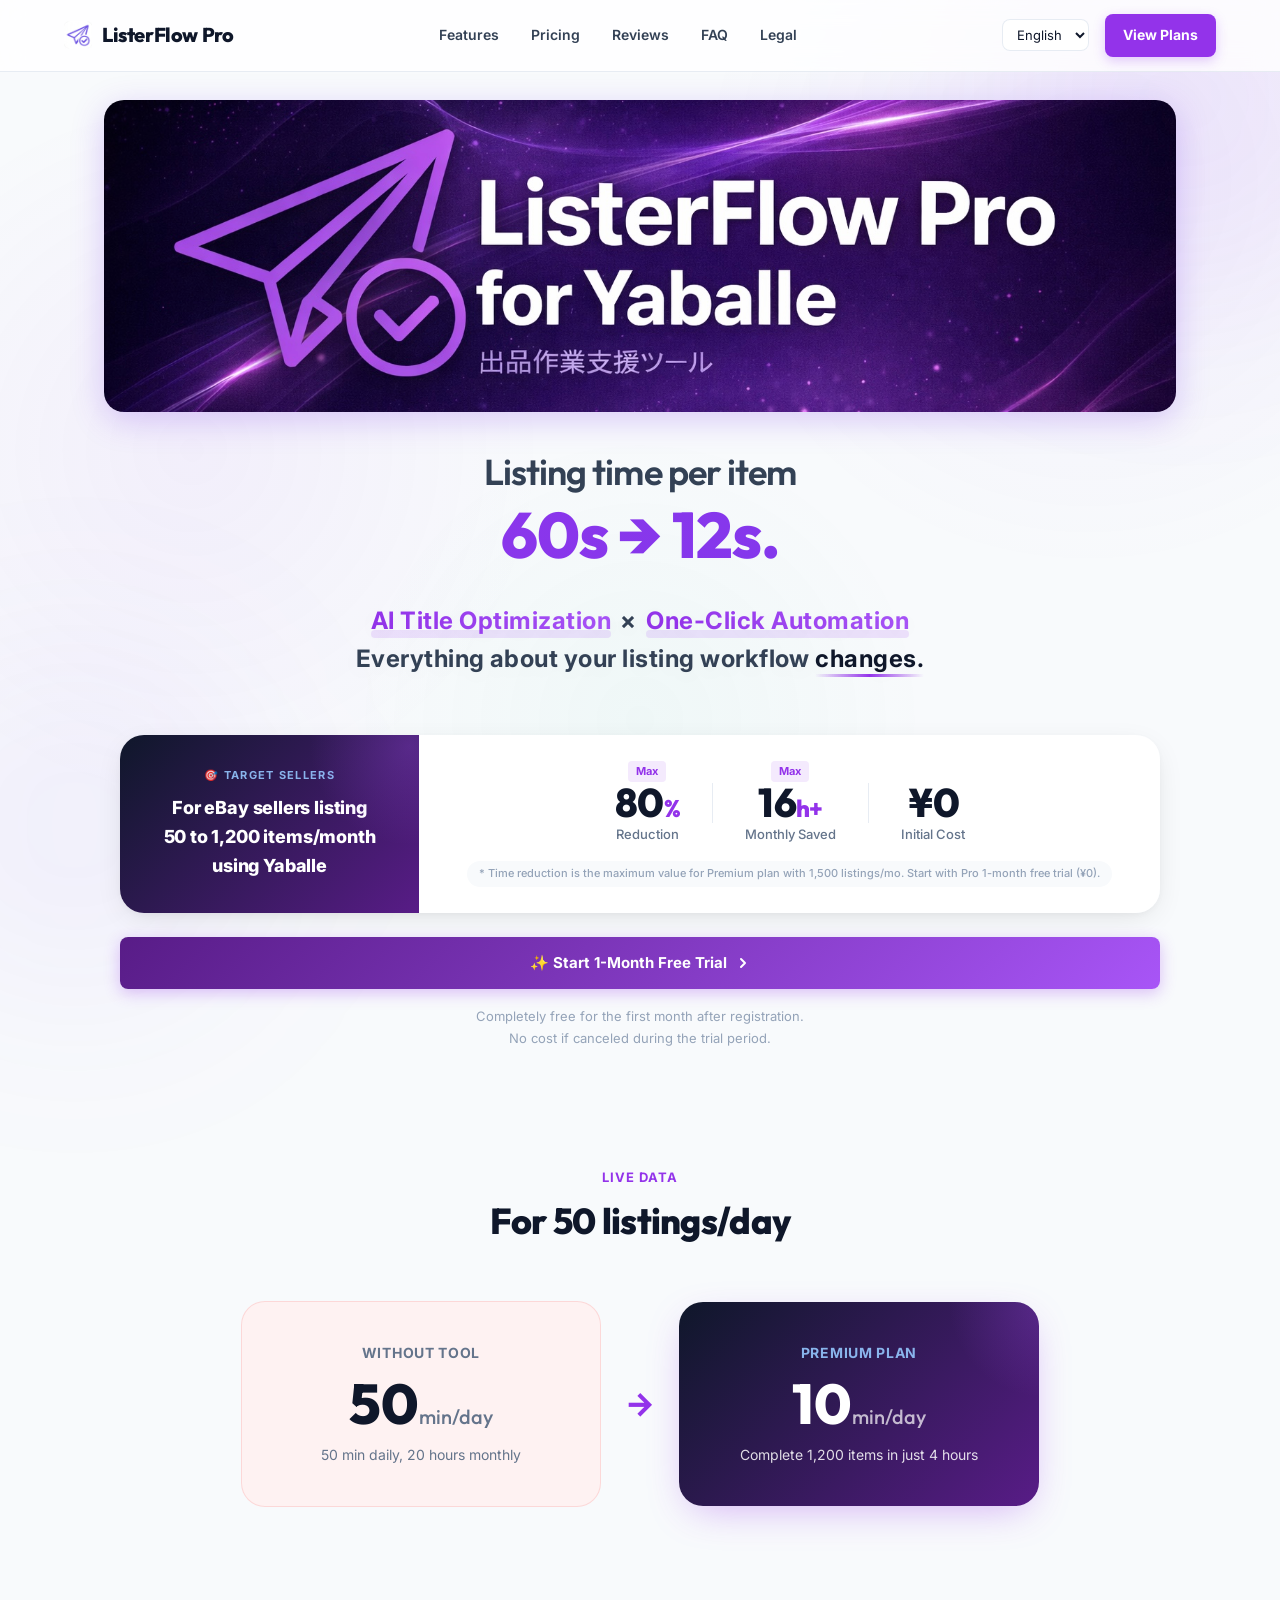
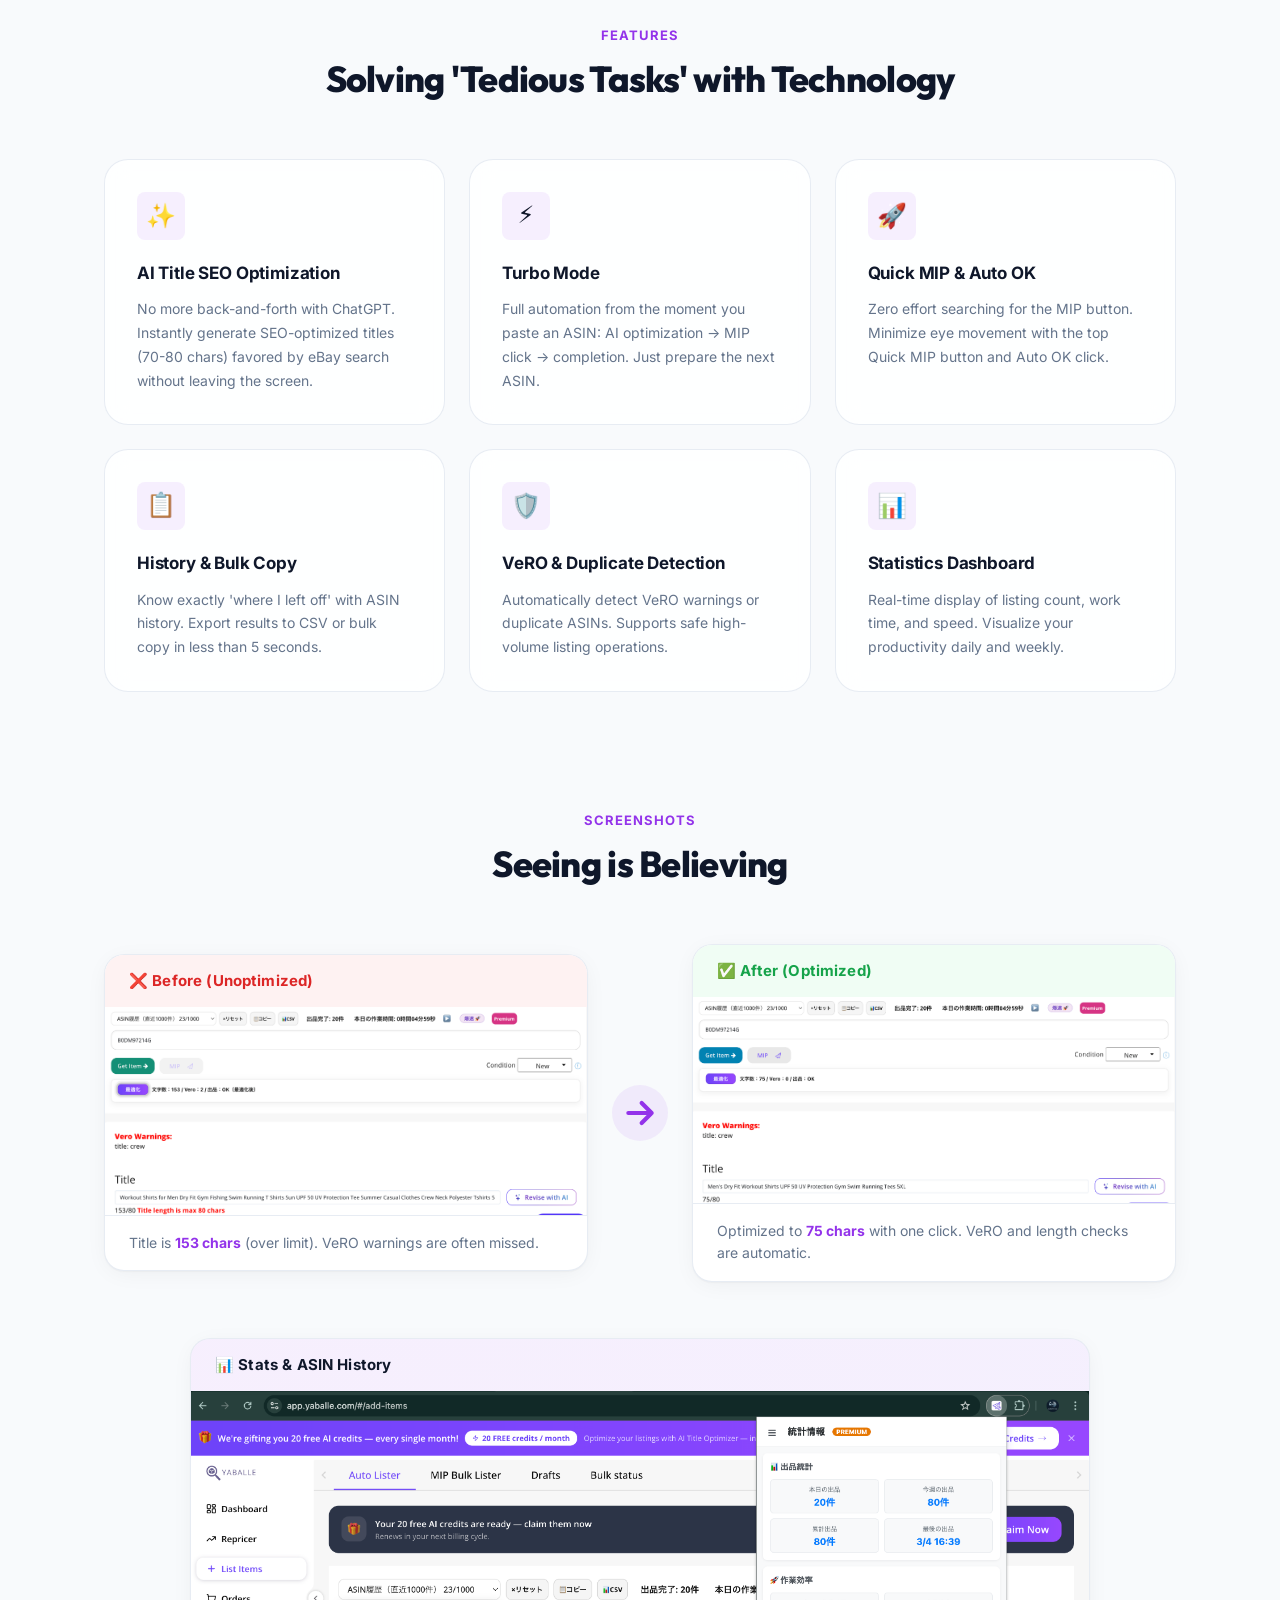
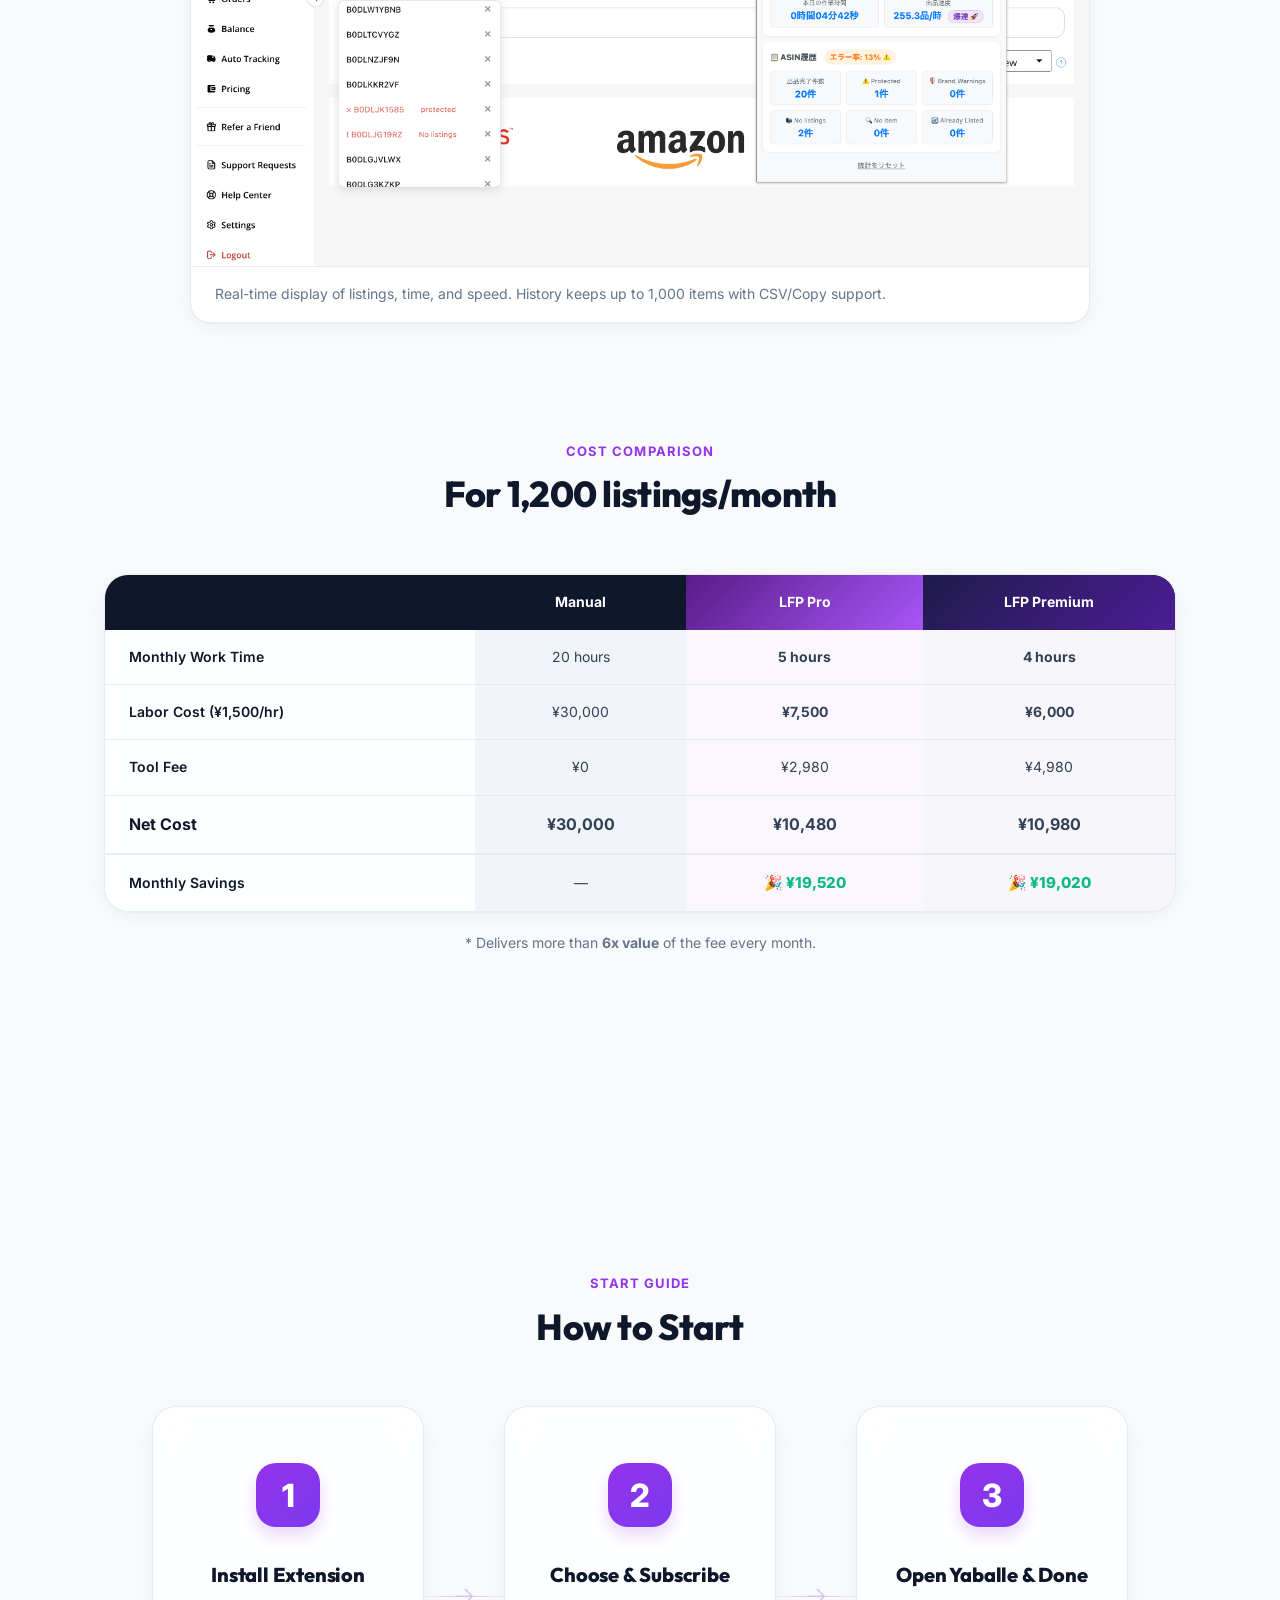
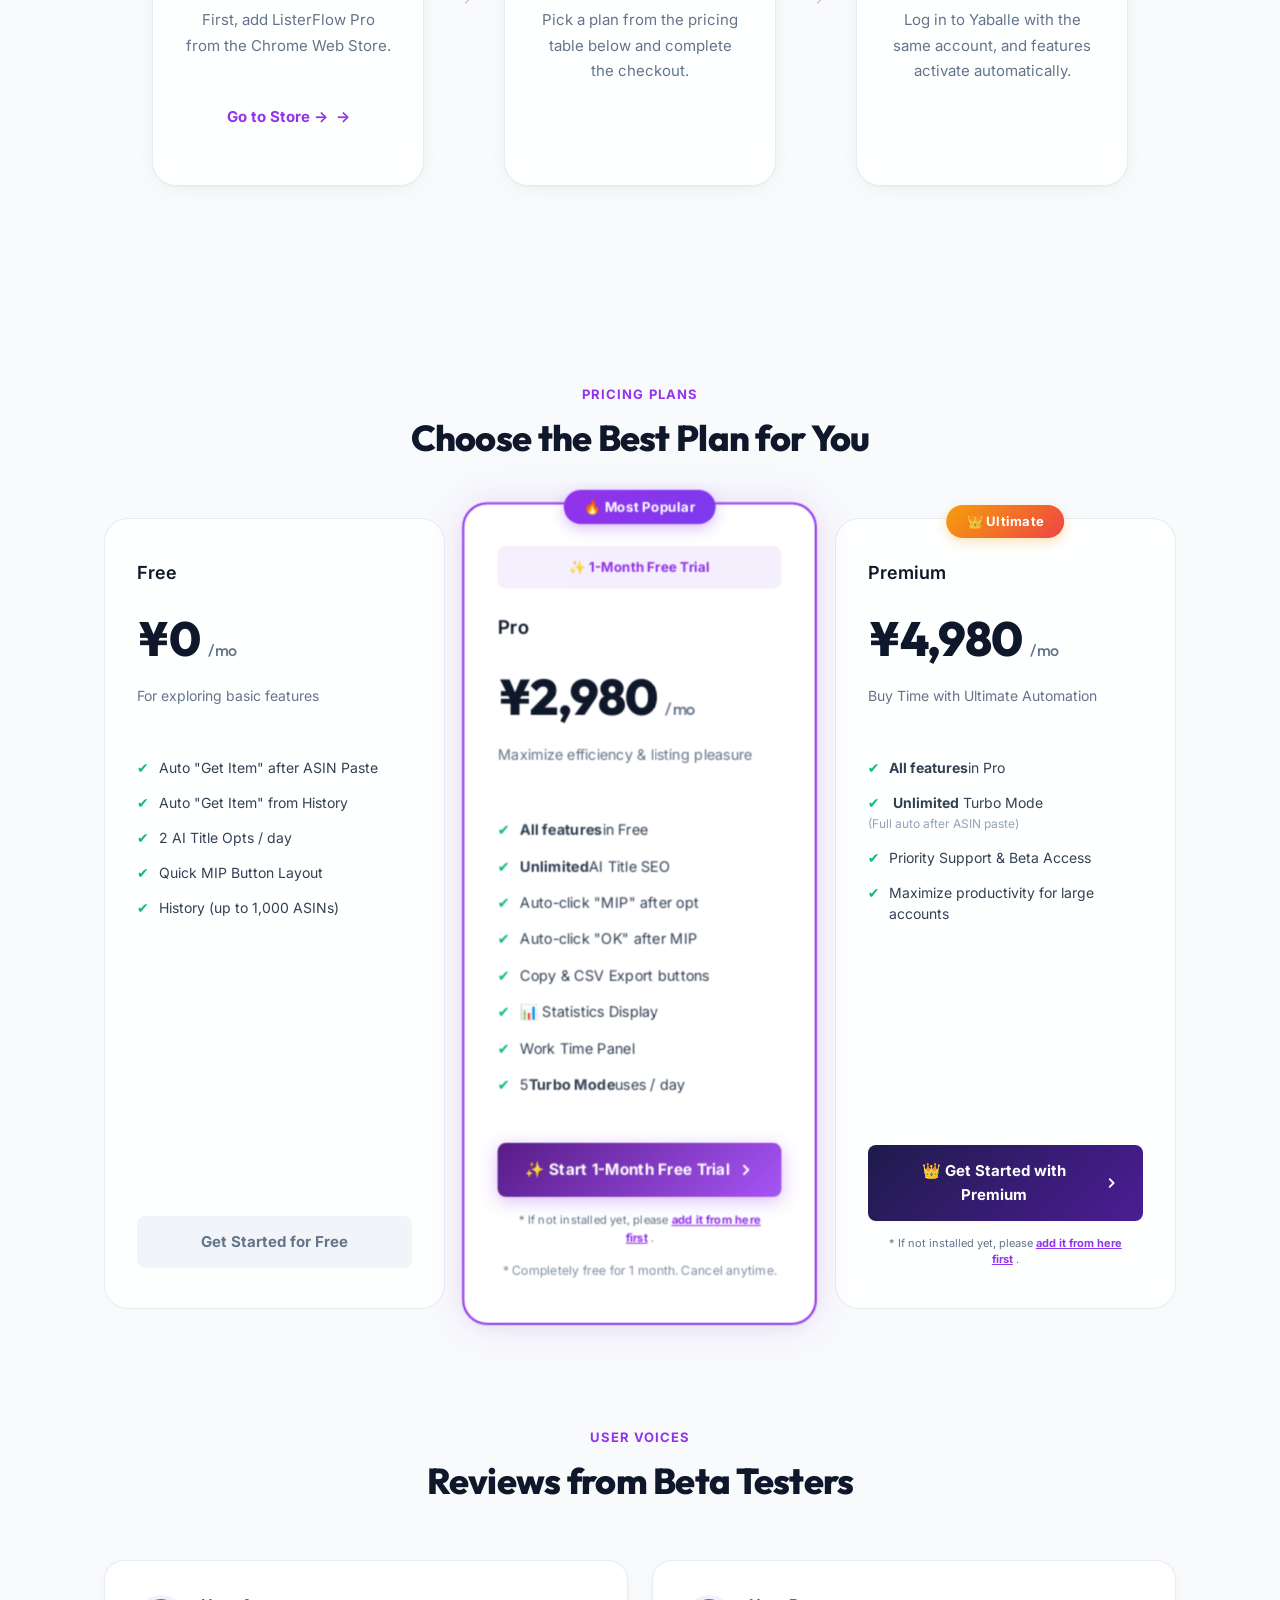
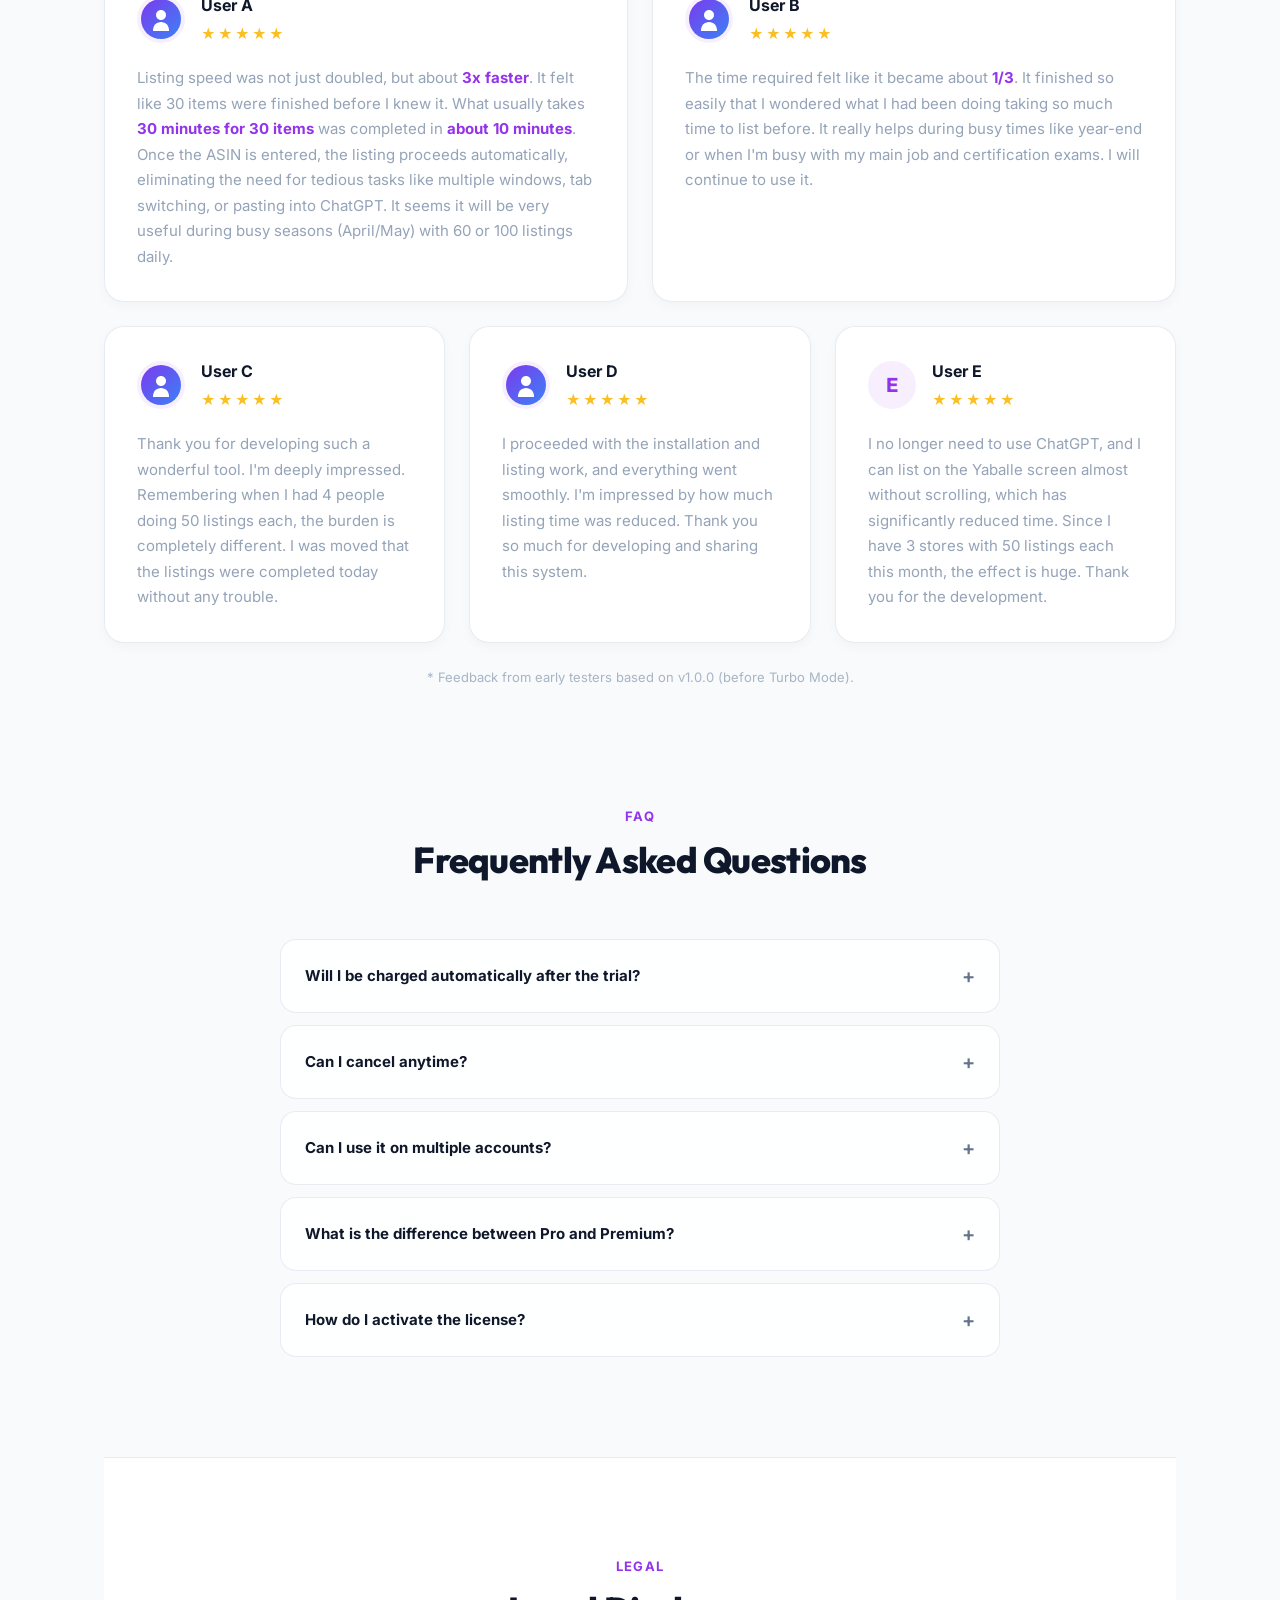
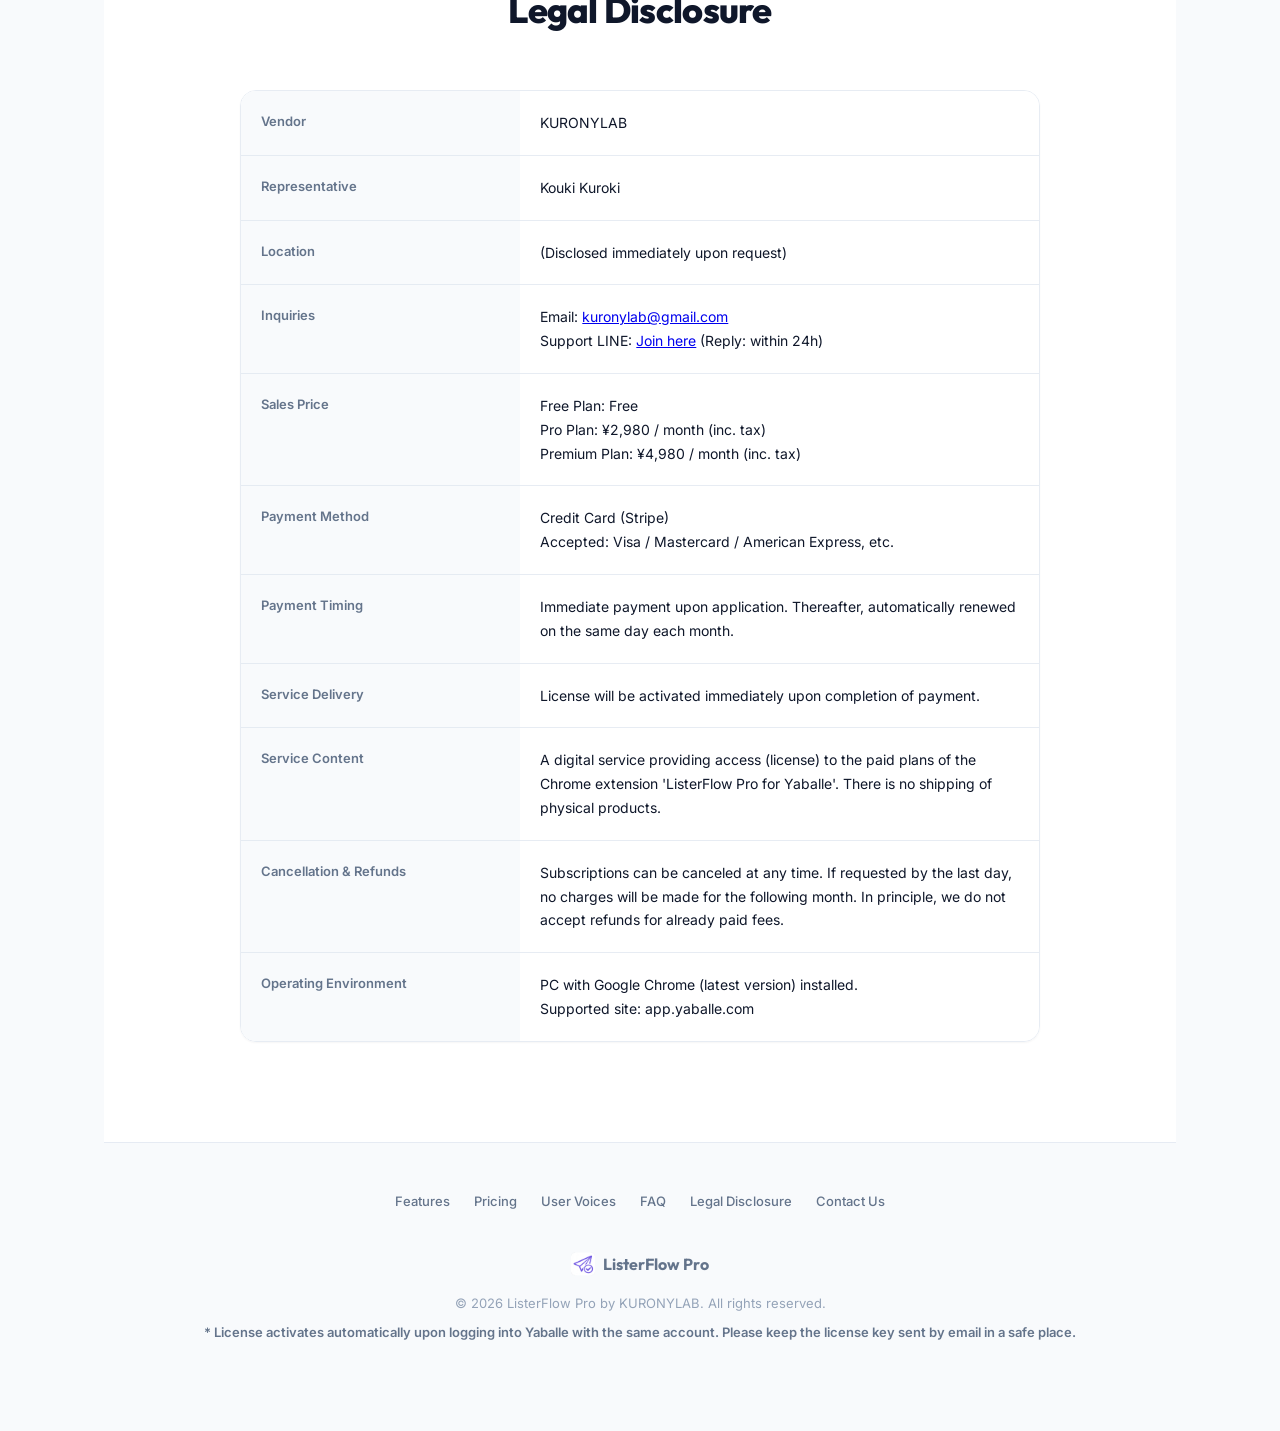
==== commit cc49ec14: "Add installation note to pricing cards" ====
--- a/index.html
+++ b/index.html
@@ -353,6 +353,11 @@
                                 stroke-linejoin="round" />
                         </svg>
                     </a>
+                    <p class="plan-install-note">
+                        <span data-i18n="plan.install_note.before">※まだインストールしていない方は</span>
+                        <a href="https://chromewebstore.google.com/" target="_blank" data-i18n="plan.install_note.link">こちらから先に追加</a>
+                        <span data-i18n="plan.install_note.after">してください。</span>
+                    </p>
                     <p class="trial-note" data-i18n="plan.pro.note">※ 1ヶ月間は完全無料。いつでもキャンセル可能。</p>
                 </div>
 
@@ -381,6 +386,11 @@
                                 stroke-linejoin="round" />
                         </svg>
                     </a>
+                    <p class="plan-install-note">
+                        <span data-i18n="plan.install_note.before">※まだインストールしていない方は</span>
+                        <a href="https://chromewebstore.google.com/" target="_blank" data-i18n="plan.install_note.link">こちらから先に追加</a>
+                        <span data-i18n="plan.install_note.after">してください。</span>
+                    </p>
                 </div>
             </div>
             <p class="pricing-note" id="pricingNote" style="display:none;"></p>
@@ -676,6 +686,9 @@
                 "how.step2.desc": "下記の価格表から、用途に合わせたプランを選んで決済を完了させます。",
                 "how.step3.title": "Yaballeを開いて完了",
                 "how.step3.desc": "同じアカウントでYaballeにログインすると、自動的に機能が有効化されます。",
+                "plan.install_note.before": "※まだインストールしていない方は",
+                "plan.install_note.link": "こちらから先に追加",
+                "plan.install_note.after": "してください。",
                 "pricing.tag": "料金プラン",
                 "pricing.title": "あなたに最適なプランを選択",
                 "pricing.unit.month": "/ 月",
@@ -847,6 +860,9 @@
                 "how.step2.desc": "Pick a plan from the pricing table below and complete the checkout.",
                 "how.step3.title": "Open Yaballe & Done",
                 "how.step3.desc": "Log in to Yaballe with the same account, and features activate automatically.",
+                "plan.install_note.before": "* If not installed yet, please ",
+                "plan.install_note.link": "add it from here first",
+                "plan.install_note.after": ".",
                 "pricing.tag": "Pricing Plans",
                 "pricing.title": "Choose the Best Plan for You",
                 "pricing.unit.month": "/ mo",
--- a/purchase.css
+++ b/purchase.css
@@ -1758,3 +1758,24 @@
         padding: 48px 32px;
     }
 }
+
+/* Pricing Card Installation Note */
+.plan-install-note {
+    font-size: 11px;
+    color: var(--text-sub);
+    text-align: center;
+    margin-top: 14px;
+    line-height: 1.5;
+    padding: 0 10px;
+}
+
+.plan-install-note a {
+    color: var(--primary);
+    text-decoration: underline;
+    font-weight: 700;
+    transition: color 0.2s ease;
+}
+
+.plan-install-note a:hover {
+    color: var(--primary-hover);
+}
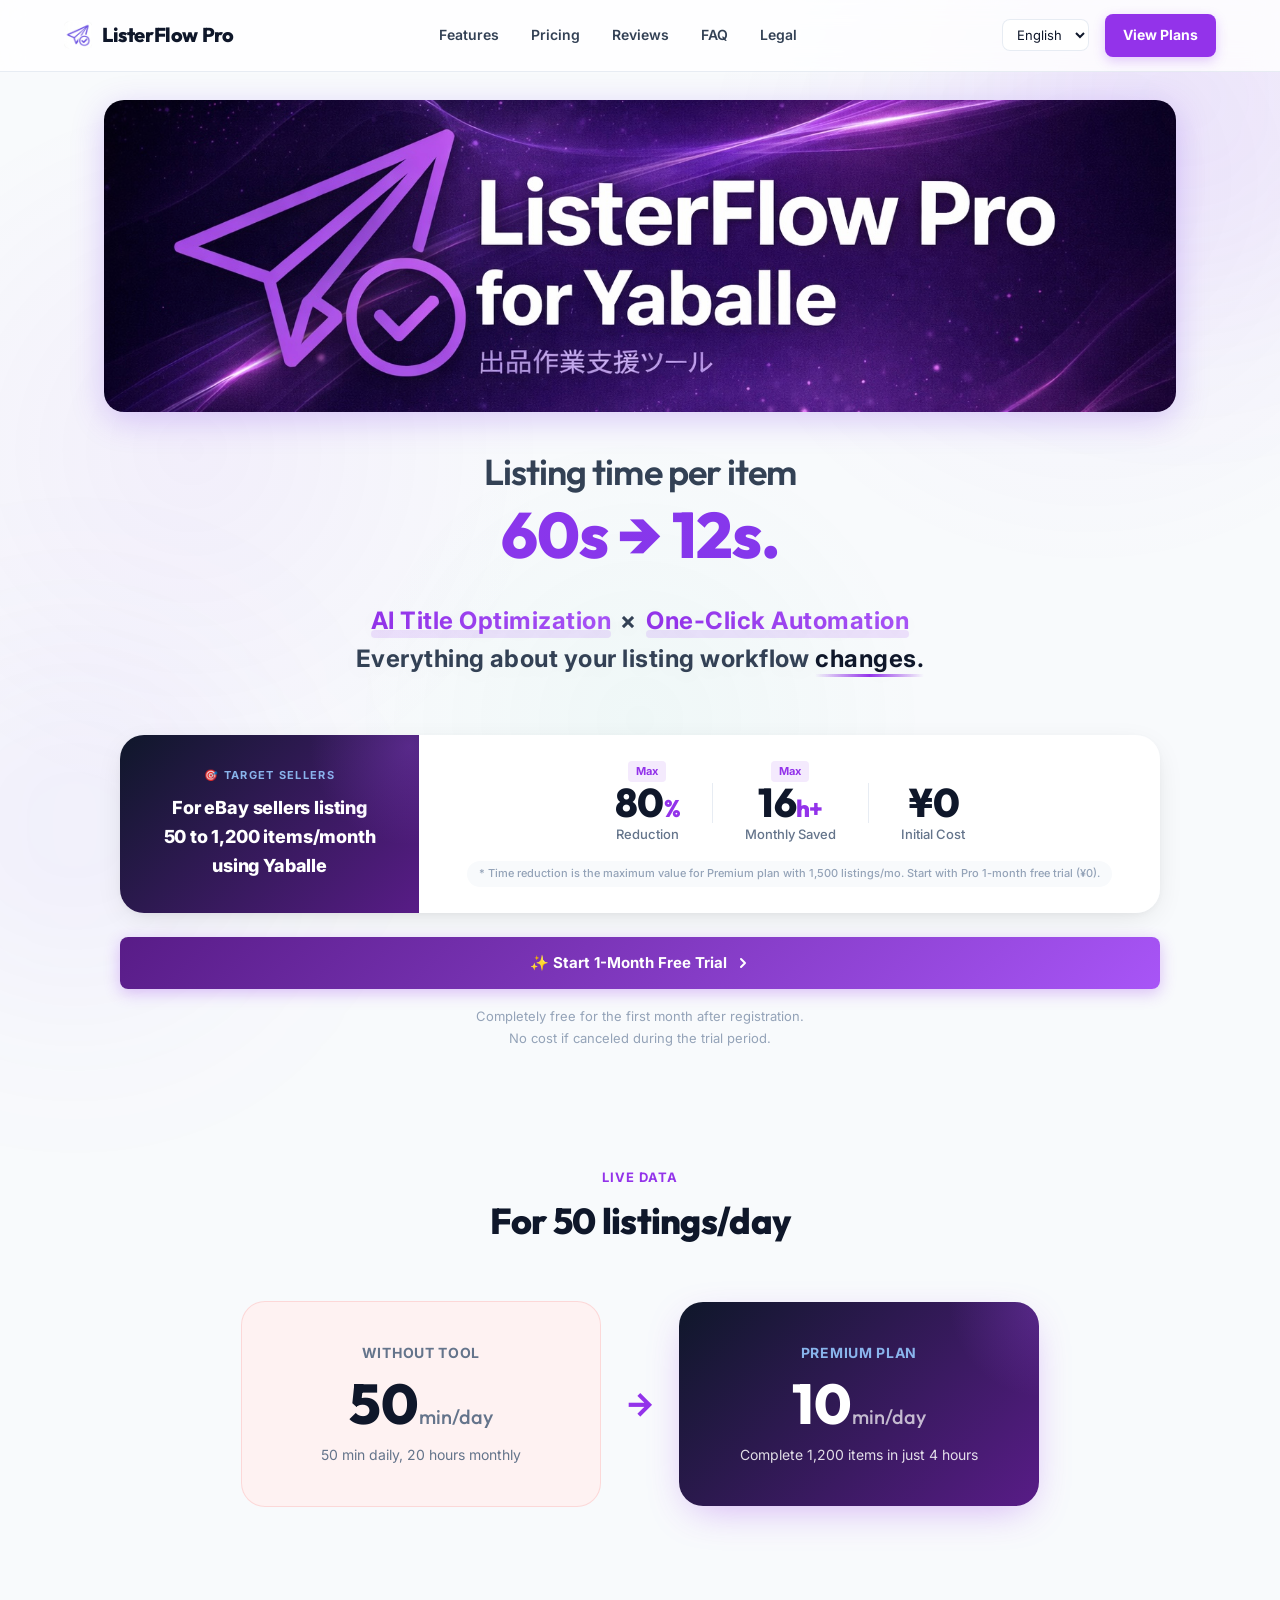
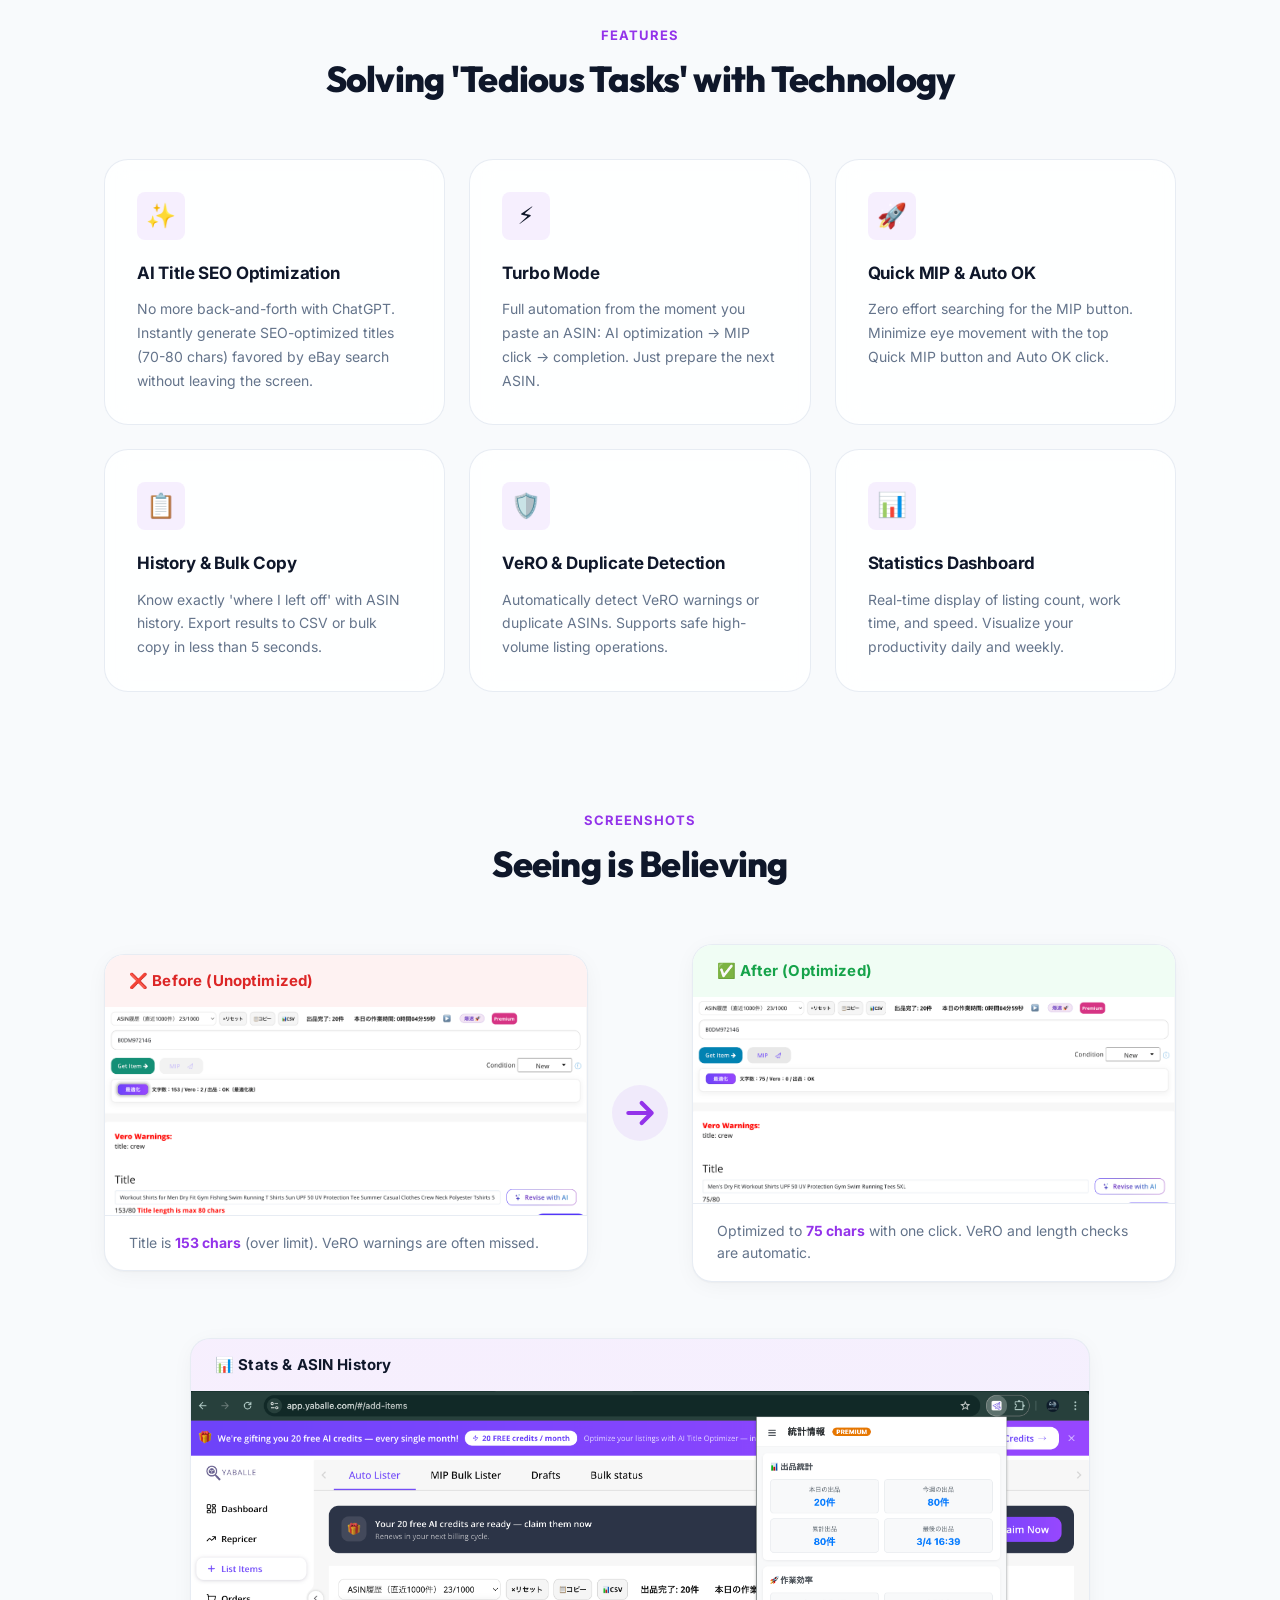
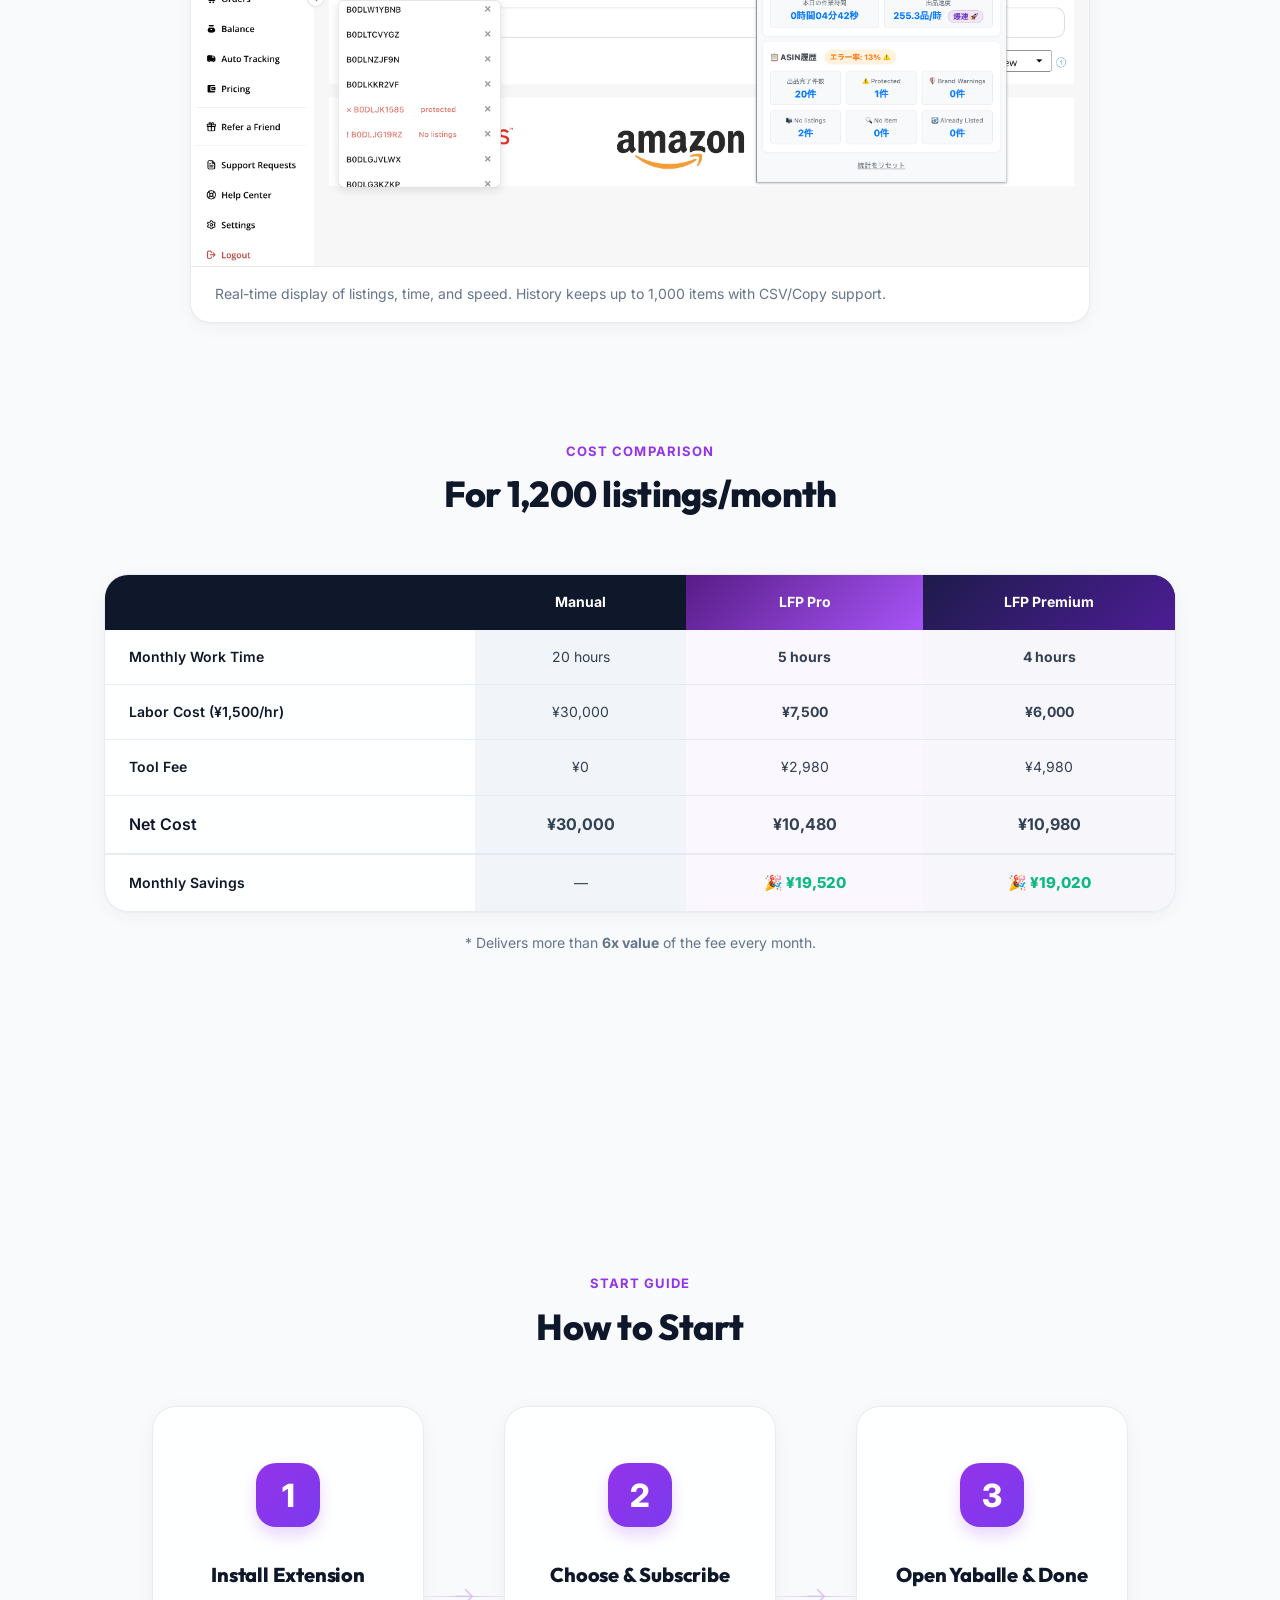
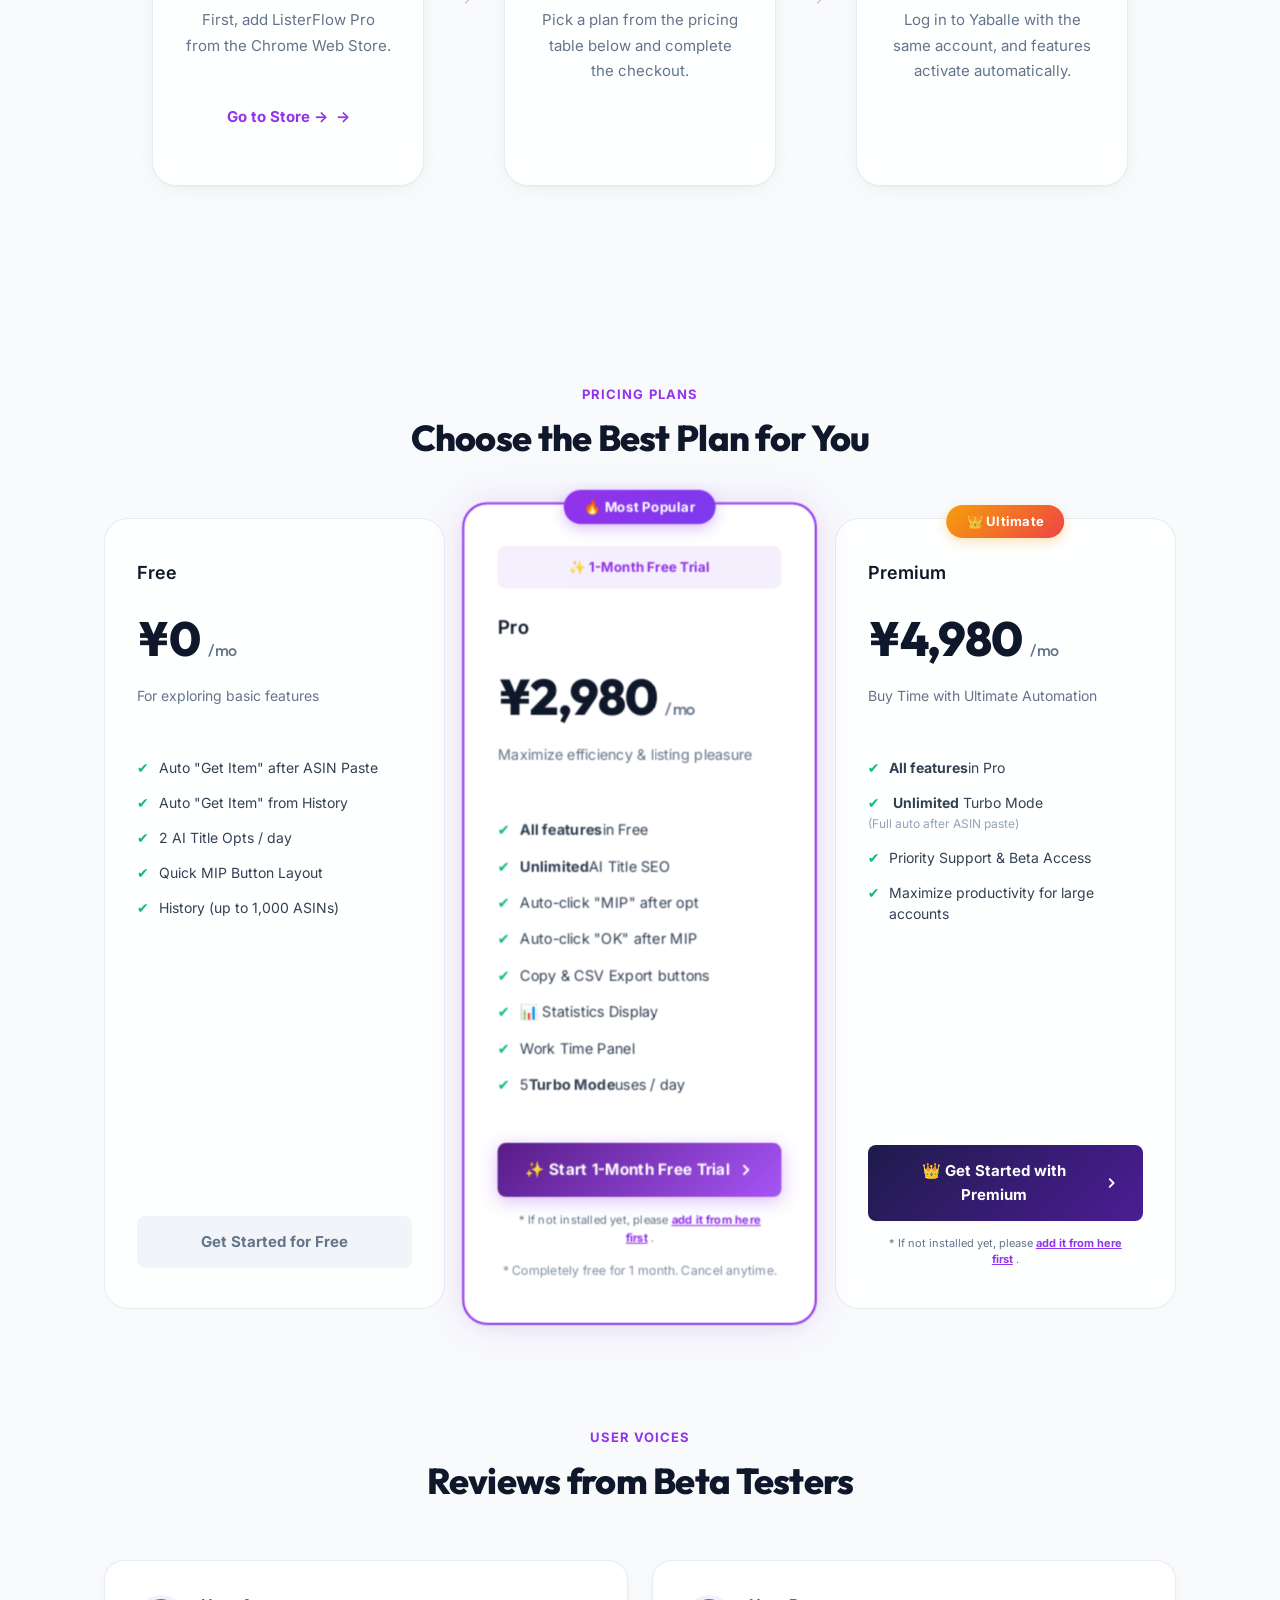
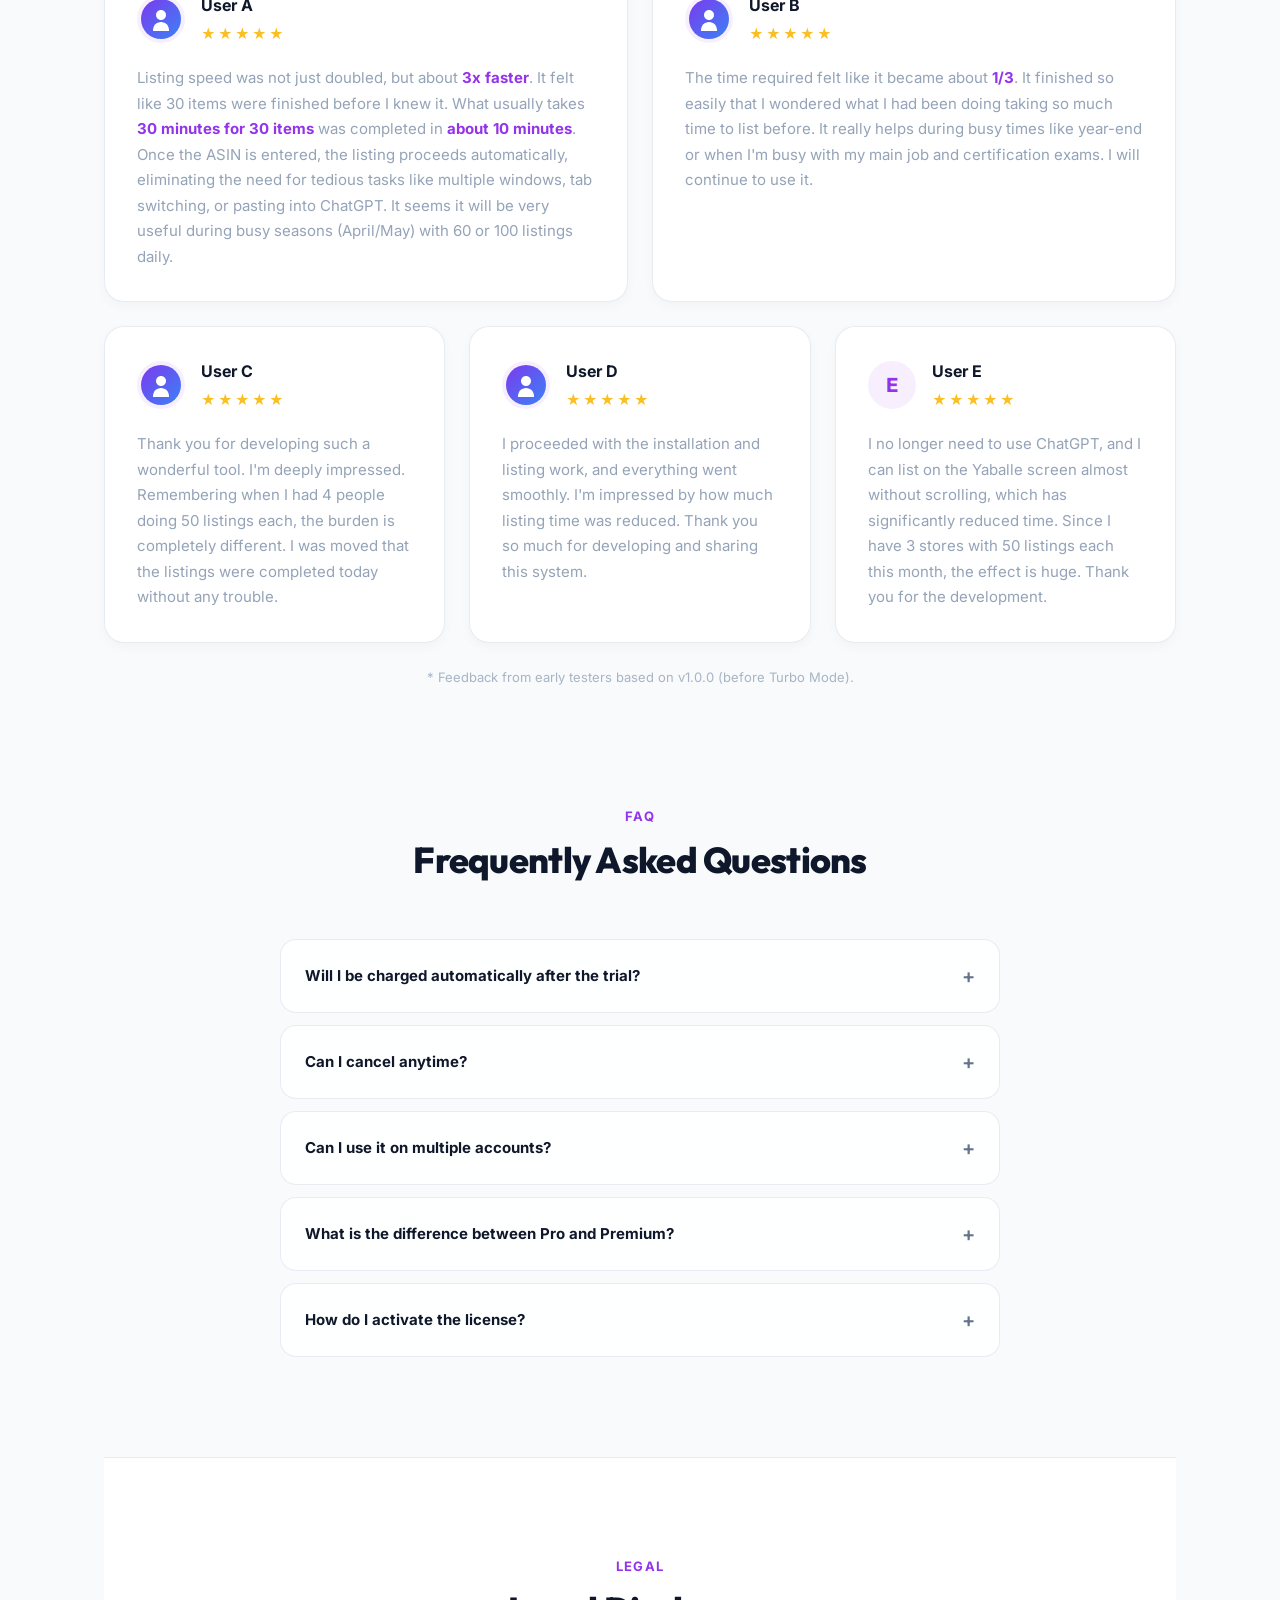
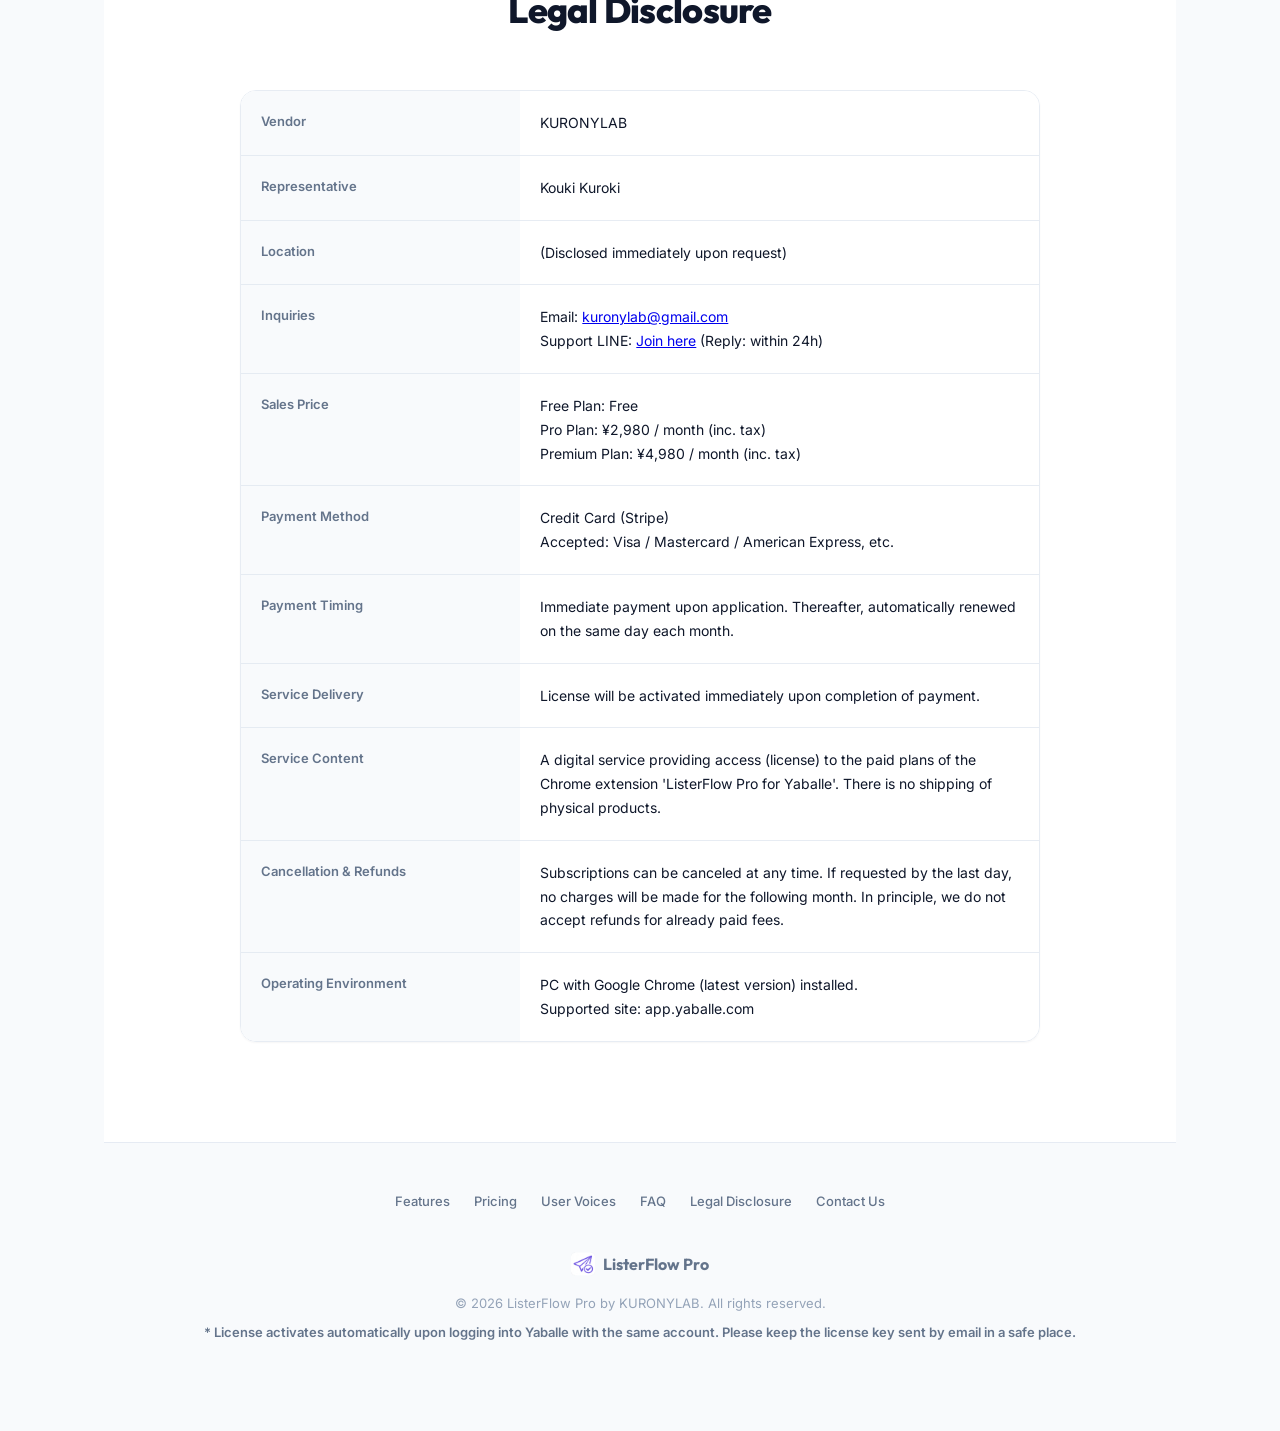
==== commit 86dd2e1b: "fix: コード品質・セキュリティ・パフォーマンス・アクセシビリティ全面改善 【index.html】 - OGP/SNSシェア用メタタグ追加 (og:*, twitter:*) - スキップナビゲー" ====
--- a/index.html
+++ b/index.html
@@ -6,6 +6,16 @@
     <meta name="viewport" content="width=device-width, initial-scale=1.0">
     <title data-i18n="page.title">ListerFlow Pro - 出品時間を80%削減する究極の自動化ツール</title>
     <meta name="description" data-i18n="page.desc" content="eBay出品作業を60秒→12秒に短縮。AIタイトル最適化・Turbo Mode完全自動化で、毎月15時間以上の自由な時間を。">
+    <!-- OGP / SNSシェア用 -->
+    <meta property="og:type" content="website">
+    <meta property="og:title" data-i18n="page.title" content="ListerFlow Pro - 出品時間を80%削減する究極の自動化ツール">
+    <meta property="og:description" data-i18n="page.desc" content="eBay出品作業を60秒→12秒に短縮。AIタイトル最適化・Turbo Mode完全自動化で、毎月15時間以上の自由な時間を。">
+    <meta property="og:image" content="assets/images/banner2.jpeg">
+    <meta property="og:locale" content="ja_JP">
+    <meta name="twitter:card" content="summary_large_image">
+    <meta name="twitter:title" data-i18n="page.title" content="ListerFlow Pro - 出品時間を80%削減する究極の自動化ツール">
+    <meta name="twitter:description" data-i18n="page.desc" content="eBay出品作業を60秒→12秒に短縮。AIタイトル最適化・Turbo Mode完全自動化で、毎月15時間以上の自由な時間を。">
+    <meta name="twitter:image" content="assets/images/banner2.jpeg">
     <link rel="stylesheet" href="purchase.css">
     <link
         href="https://fonts.googleapis.com/css2?family=Inter:wght@400;500;600;700;800&family=Outfit:wght@500;600;700;800&display=swap"
@@ -13,6 +23,9 @@
 </head>
 
 <body>
+    <!-- Skip Navigation (アクセシビリティ) -->
+    <a href="#pricing" class="skip-link">料金プランへスキップ</a>
+
     <!-- Animated Background -->
     <div class="bg-gradient"></div>
     <div class="bg-glow bg-glow-1"></div>
@@ -33,7 +46,7 @@
                 <a href="#tokusho" data-i18n="nav.tokusho">特商法</a>
             </div>
             <div class="nav-right">
-                <select id="langSwitch" class="nav-lang-select">
+                <select id="langSwitch" class="nav-lang-select" aria-label="表示言語を選択">
                     <option value="ja">日本語</option>
                     <option value="en">English</option>
                 </select>
@@ -46,7 +59,7 @@
         <!-- Hero Section -->
         <header class="hero">
             <div class="hero-banner">
-                <img src="banner2.jpeg" alt="ListerFlow Pro for Yaballe" class="hero-banner-img">
+                <img src="assets/images/banner2.jpeg" alt="ListerFlow Pro for Yaballe" class="hero-banner-img" decoding="async">
             </div>
 
             <h1 data-i18n="hero.title">
@@ -188,7 +201,7 @@
             <div class="ss-comparison">
                 <div class="ss-card ss-before">
                     <div class="ss-label ss-label-before" data-i18n="ss.before.label">❌ Before（最適化前）</div>
-                    <img src="ss_before.png" alt="AIタイトル最適化前：153文字で文字数オーバー" class="ss-img">
+                    <img src="assets/images/ss_before.png" alt="AIタイトル最適化前：153文字で文字数オーバー" class="ss-img" loading="lazy" decoding="async">
                     <p class="ss-caption" data-i18n="ss.before.caption">タイトル <span class="review-highlight">153文字</span>で上限オーバー. VeRO警告も見落としがち.</p>
                 </div>
                 <div class="ss-arrow">
@@ -199,7 +212,7 @@
                 </div>
                 <div class="ss-card ss-after">
                     <div class="ss-label ss-label-after" data-i18n="ss.after.label">✅ After（最適化後）</div>
-                    <img src="ss_after.png" alt="AIタイトル最適化後：75文字で最適化完了" class="ss-img">
+                    <img src="assets/images/ss_after.png" alt="AIタイトル最適化後：75文字で最適化完了" class="ss-img" loading="lazy" decoding="async">
                     <p class="ss-caption" data-i18n="ss.after.caption">ワンクリックで <span class="review-highlight">75文字</span>に最適化。VeRO・文字数チェックも自動。</p>
                 </div>
             </div>
@@ -208,7 +221,7 @@
             <div class="ss-stats-wrapper">
                 <div class="ss-card ss-stats">
                     <div class="ss-label ss-label-stats" data-i18n="ss.stats.label">📊 統計情報 & ASIN履歴</div>
-                    <img src="ss_stats.png" alt="統計ダッシュボードとASIN履歴" class="ss-img">
+                    <img src="assets/images/ss_stats.png" alt="統計ダッシュボードとASIN履歴" class="ss-img" loading="lazy" decoding="async">
                     <p class="ss-caption" data-i18n="ss.stats.caption">出品数・作業時間・出品速度をリアルタイム表示。ASIN履歴は最大1,000件保持、CSV出力・一括コピーに対応。</p>
                 </div>
             </div>
@@ -279,7 +292,7 @@
                         <div class="step-number">1</div>
                         <h3 data-i18n="how.step1.title">拡張機能をインストール</h3>
                         <p data-i18n="how.step1.desc">まずはChromeウェブストアからListerFlow Proを追加してください。</p>
-                        <a href="https://chromewebstore.google.com/" target="_blank" class="step-link">
+                        <a href="https://chromewebstore.google.com/" target="_blank" rel="noopener noreferrer" class="step-link">
                             <span data-i18n="how.step1.btn">ストアへ行く</span>
                             <span class="link-arrow">→</span>
                         </a>
@@ -320,7 +333,7 @@
                         <li data-i18n="plan.free.feature.4"><span class="check">✔</span> Quick MIP ボタン配置</li>
                         <li data-i18n="plan.free.feature.5"><span class="check">✔</span> ASIN履歴保持（最大1,000件）</li>
                     </ul>
-                    <a href="https://chromewebstore.google.com/" class="btn btn-secondary" target="_blank" data-i18n="plan.free.btn">無料で導入する</a>
+                    <a href="https://chromewebstore.google.com/" class="btn btn-secondary" target="_blank" rel="noopener noreferrer" data-i18n="plan.free.btn">無料で導入する</a>
                 </div>
 
                 <!-- Pro Plan -->
@@ -346,7 +359,7 @@
                             </div>
                         </li>
                     </ul>
-                    <a href="https://buy.stripe.com/00waEYe6X2BC87f7yt63K00" class="btn btn-primary btn-glow" target="_blank">
+                    <a href="https://buy.stripe.com/00waEYe6X2BC87f7yt63K00" class="btn btn-primary btn-glow" target="_blank" rel="noopener noreferrer">
                         <span data-i18n="plan.pro.btn">✨ 1ヶ月無料で試してみる</span>
                         <svg width="16" height="16" viewBox="0 0 16 16" fill="none">
                             <path d="M6 12l4-4-4-4" stroke="currentColor" stroke-width="2" stroke-linecap="round"
@@ -355,7 +368,7 @@
                     </a>
                     <p class="plan-install-note">
                         <span data-i18n="plan.install_note.before">※まだインストールしていない方は</span>
-                        <a href="https://chromewebstore.google.com/" target="_blank" data-i18n="plan.install_note.link">こちらから先に追加</a>
+                        <a href="https://chromewebstore.google.com/" target="_blank" rel="noopener noreferrer" data-i18n="plan.install_note.link">こちらから先に追加</a>
                         <span data-i18n="plan.install_note.after">してください。</span>
                     </p>
                     <p class="trial-note" data-i18n="plan.pro.note">※ 1ヶ月間は完全無料。いつでもキャンセル可能。</p>
@@ -379,7 +392,7 @@
                         <li data-i18n="plan.premium.feature.3"><span class="check">✔</span> 優先サポート & ベータ先行試用</li>
                         <li data-i18n="plan.premium.feature.4"><span class="check">✔</span> 大規模アカウントの生産性最大化</li>
                     </ul>
-                    <a href="https://buy.stripe.com/28E5kE2of3FGevDg4Z63K01" class="btn btn-premium" target="_blank">
+                    <a href="https://buy.stripe.com/28E5kE2of3FGevDg4Z63K01" class="btn btn-premium" target="_blank" rel="noopener noreferrer">
                         <span data-i18n="plan.premium.btn">👑 Premiumプランで始める</span>
                         <svg width="16" height="16" viewBox="0 0 16 16" fill="none">
                             <path d="M6 12l4-4-4-4" stroke="currentColor" stroke-width="2" stroke-linecap="round"
@@ -388,7 +401,7 @@
                     </a>
                     <p class="plan-install-note">
                         <span data-i18n="plan.install_note.before">※まだインストールしていない方は</span>
-                        <a href="https://chromewebstore.google.com/" target="_blank" data-i18n="plan.install_note.link">こちらから先に追加</a>
+                        <a href="https://chromewebstore.google.com/" target="_blank" rel="noopener noreferrer" data-i18n="plan.install_note.link">こちらから先に追加</a>
                         <span data-i18n="plan.install_note.after">してください。</span>
                     </p>
                 </div>
@@ -408,7 +421,7 @@
                     <!-- Review A (Most Impactful) -->
                     <div class="testimonial-card">
                         <div class="testimonial-header">
-                            <div class="avatar"><img src="assets/icons/person.svg" alt="User"></div>
+                            <div class="avatar"><img src="assets/icons/person.svg" alt="レビュアーのアイコン" loading="lazy"></div>
                             <div class="user-info">
                                 <h4 data-i18n="review.a.user">Aさん</h4>
                                 <div class="stars">★★★★★</div>
@@ -424,7 +437,7 @@
                     <!-- Review B -->
                     <div class="testimonial-card">
                         <div class="testimonial-header">
-                            <div class="avatar"><img src="assets/icons/person.svg" alt="User"></div>
+                            <div class="avatar"><img src="assets/icons/person.svg" alt="レビュアーのアイコン" loading="lazy"></div>
                             <div class="user-info">
                                 <h4 data-i18n="review.b.user">Bさん</h4>
                                 <div class="stars">★★★★★</div>
@@ -442,7 +455,7 @@
                     <!-- Review C -->
                     <div class="testimonial-card">
                         <div class="testimonial-header">
-                            <div class="avatar"><img src="assets/icons/person.svg" alt="User"></div>
+                            <div class="avatar"><img src="assets/icons/person.svg" alt="レビュアーのアイコン" loading="lazy"></div>
                             <div class="user-info">
                                 <h4 data-i18n="review.c.user">Cさん</h4>
                                 <div class="stars">★★★★★</div>
@@ -456,7 +469,7 @@
                     <!-- Review D -->
                     <div class="testimonial-card">
                         <div class="testimonial-header">
-                            <div class="avatar"><img src="assets/icons/person.svg" alt="User"></div>
+                            <div class="avatar"><img src="assets/icons/person.svg" alt="レビュアーのアイコン" loading="lazy"></div>
                             <div class="user-info">
                                 <h4 data-i18n="review.d.user">Dさん</h4>
                                 <div class="stars">★★★★★</div>
@@ -540,7 +553,7 @@
                             <th data-i18n="tokusho.label.contact">お問い合わせ</th>
                             <td>
                                 <span data-i18n="tokusho.value.contact.email">メール：</span><a href="mailto:kuronylab@gmail.com">kuronylab@gmail.com</a><br>
-                                <span data-i18n="tokusho.value.contact.line">サポートLINE：</span><a href="https://line.me/ti/g/dFVUneYZKS" target="_blank" data-i18n="tokusho.value.contact.line.link">こちらから参加</a><span data-i18n="tokusho.value.contact.line.note">（返信：原則24時間以内）</span>
+                                <span data-i18n="tokusho.value.contact.line">サポートLINE：</span><a href="https://line.me/ti/g/dFVUneYZKS" target="_blank" rel="noopener noreferrer" data-i18n="tokusho.value.contact.line.link">こちらから参加</a><span data-i18n="tokusho.value.contact.line.note">（返信：原則24時間以内）</span>
                             </td>
                         </tr>
                         <tr>
@@ -953,24 +966,50 @@
             }
         };
 
+        // HTMLを含む翻訳キー（innerHTML が必要なもの）
+        const HTML_KEYS = new Set([
+            "hero.title", "hero.subtitle", "hero.persona.text", "hero.cta.note",
+            "ss.before.caption", "ss.after.caption",
+            "savings.note",
+            "plan.free.feature.1", "plan.free.feature.2", "plan.free.feature.3",
+            "plan.free.feature.4", "plan.free.feature.5",
+            "plan.pro.feature.0", "plan.pro.feature.1", "plan.pro.feature.2",
+            "plan.pro.feature.3", "plan.pro.feature.4", "plan.pro.feature.5",
+            "plan.pro.feature.6", "plan.pro.feature.7",
+            "plan.premium.feature.1", "plan.premium.feature.2",
+            "plan.premium.feature.3", "plan.premium.feature.4",
+            "review.a.text", "review.b.text",
+            "faq.a.1", "faq.a.4", "faq.a.5",
+            "tokusho.value.payment_method", "tokusho.value.environment"
+        ]);
+
+        function safeSetStorage(key, value) {
+            try { localStorage.setItem(key, value); } catch (e) { /* private browsing 等で失敗しても無視 */ }
+        }
+
+        function safeGetStorage(key) {
+            try { return localStorage.getItem(key); } catch (e) { return null; }
+        }
+
         function setLanguage(lang) {
             if (!translations.hasOwnProperty(lang)) return;
 
             document.querySelectorAll("[data-i18n]").forEach(el => {
                 const key = el.getAttribute("data-i18n");
-                if (translations[lang].hasOwnProperty(key)) {
-                    const translation = translations[lang][key];
-                    if (el.tagName === 'META') {
-                        el.setAttribute('content', translation);
-                    } else if (el.tagName === 'TITLE') {
-                        document.title = translation;
-                    } else {
-                        el.innerHTML = translation;
-                    }
+                if (!translations[lang].hasOwnProperty(key)) return;
+                const translation = translations[lang][key];
+                if (el.tagName === 'META') {
+                    el.setAttribute('content', translation);
+                } else if (el.tagName === 'TITLE') {
+                    document.title = translation;
+                } else if (HTML_KEYS.has(key)) {
+                    el.innerHTML = translation;
+                } else {
+                    el.textContent = translation;
                 }
             });
 
-            localStorage.setItem("lfp_lang", lang);
+            safeSetStorage("lfp_lang", lang);
             document.getElementById("langSwitch").value = lang;
             document.documentElement.lang = lang;
         }
@@ -980,7 +1019,7 @@
             langSwitch.addEventListener('change', (e) => {
                 setLanguage(e.target.value);
             });
-            const savedLang = localStorage.getItem('lfp_lang') || (navigator.language.startsWith('ja') ? 'ja' : 'en');
+            const savedLang = safeGetStorage('lfp_lang') || (navigator.language.startsWith('ja') ? 'ja' : 'en');
             setLanguage(savedLang);
         }
     </script>
--- a/purchase.css
+++ b/purchase.css
@@ -64,6 +64,7 @@
     filter: blur(100px);
     z-index: -1;
     animation: floatGlow 8s ease-in-out infinite;
+    will-change: transform;
 }
 
 .bg-glow-1 {
@@ -752,9 +753,9 @@
     background: rgba(76, 29, 149, 0.04);
 }
 
-.row-label {
+.savings-table .row-label {
     font-weight: 600;
-    color: var(--text-main) !important;
+    color: var(--text-main);
 }
 
 .total-row td {
@@ -767,10 +768,10 @@
     border-bottom: none;
 }
 
-.saving-value {
-    font-weight: 800 !important;
-    color: var(--success) !important;
-    font-size: 15px !important;
+.savings-table .saving-value {
+    font-weight: 800;
+    color: var(--success);
+    font-size: 15px;
 }
 
 .savings-note {
@@ -828,8 +829,8 @@
 }
 
 .card.current {
-    border: 2.5px solid var(--primary) !important;
-    background: var(--bg-card-hover) !important;
+    border: 2.5px solid var(--primary);
+    background: var(--bg-card-hover);
     box-shadow: var(--shadow-glow), var(--shadow-card);
 }
 
@@ -1403,18 +1404,24 @@
 
 /* ===== Navigation Header (Glassmorphism) ===== */
 .main-nav {
-    position: fixed !important;
-    top: 0 !important;
-    left: 0 !important;
-    width: 100% !important;
-    height: 72px !important;
-    background: rgba(255, 255, 255, 0.8) !important;
-    backdrop-filter: blur(12px) !important;
-    -webkit-backdrop-filter: blur(12px) !important;
-    border-bottom: 1px solid var(--border) !important;
-    z-index: 9999 !important;
-    display: flex !important;
-    align-items: center !important;
+    position: fixed;
+    top: 0;
+    left: 0;
+    width: 100%;
+    height: 72px;
+    background: rgba(255, 255, 255, 0.95); /* Firefox fallback */
+    backdrop-filter: blur(12px);
+    -webkit-backdrop-filter: blur(12px);
+    border-bottom: 1px solid var(--border);
+    z-index: 1000;
+    display: flex;
+    align-items: center;
+}
+
+@supports (backdrop-filter: blur(12px)) {
+    .main-nav {
+        background: rgba(255, 255, 255, 0.8);
+    }
 }
 
 .nav-container {
@@ -1500,7 +1507,7 @@
 
 /* ===== Main Content Padding ===== */
 .main-content-padding {
-    padding-top: 100px !important;
+    padding-top: 100px;
 }
 
 /* ===== Tokusho Section ===== */
@@ -1579,6 +1586,26 @@
     color: var(--primary);
 }
 
+/* ===== Skip Link (アクセシビリティ) ===== */
+.skip-link {
+    position: absolute;
+    top: -100px;
+    left: 16px;
+    background: var(--primary);
+    color: #fff;
+    padding: 10px 18px;
+    border-radius: var(--radius-sm);
+    font-size: 14px;
+    font-weight: 700;
+    text-decoration: none;
+    z-index: 10000;
+    transition: top 0.2s;
+}
+
+.skip-link:focus {
+    top: 16px;
+}
+
 /* ===== Responsive Mobile ===== */
 @media (max-width: 768px) {
     .nav-links {
@@ -1586,6 +1613,47 @@
     }
     .tokusho-inner th {
         width: 40%;
+    }
+}
+
+/* ===== Responsive Small Mobile (480px以下) ===== */
+@media (max-width: 480px) {
+    .hero-highlight {
+        font-size: 28px;
+    }
+
+    .hero-stats-inner {
+        flex-direction: column;
+        gap: 12px;
+    }
+
+    .stat-divider {
+        display: none;
+    }
+
+    .pricing-grid {
+        grid-template-columns: 1fr;
+    }
+
+    .comparison-grid {
+        flex-direction: column;
+        align-items: center;
+        gap: 16px;
+    }
+
+    .comparison-arrow {
+        transform: rotate(90deg);
+    }
+
+    .tokusho-inner th,
+    .tokusho-inner td {
+        display: block;
+        width: 100%;
+    }
+
+    .tokusho-inner th {
+        border-bottom: none;
+        padding-bottom: 4px;
     }
 }
 /* ===== Loading Spinner ===== */
